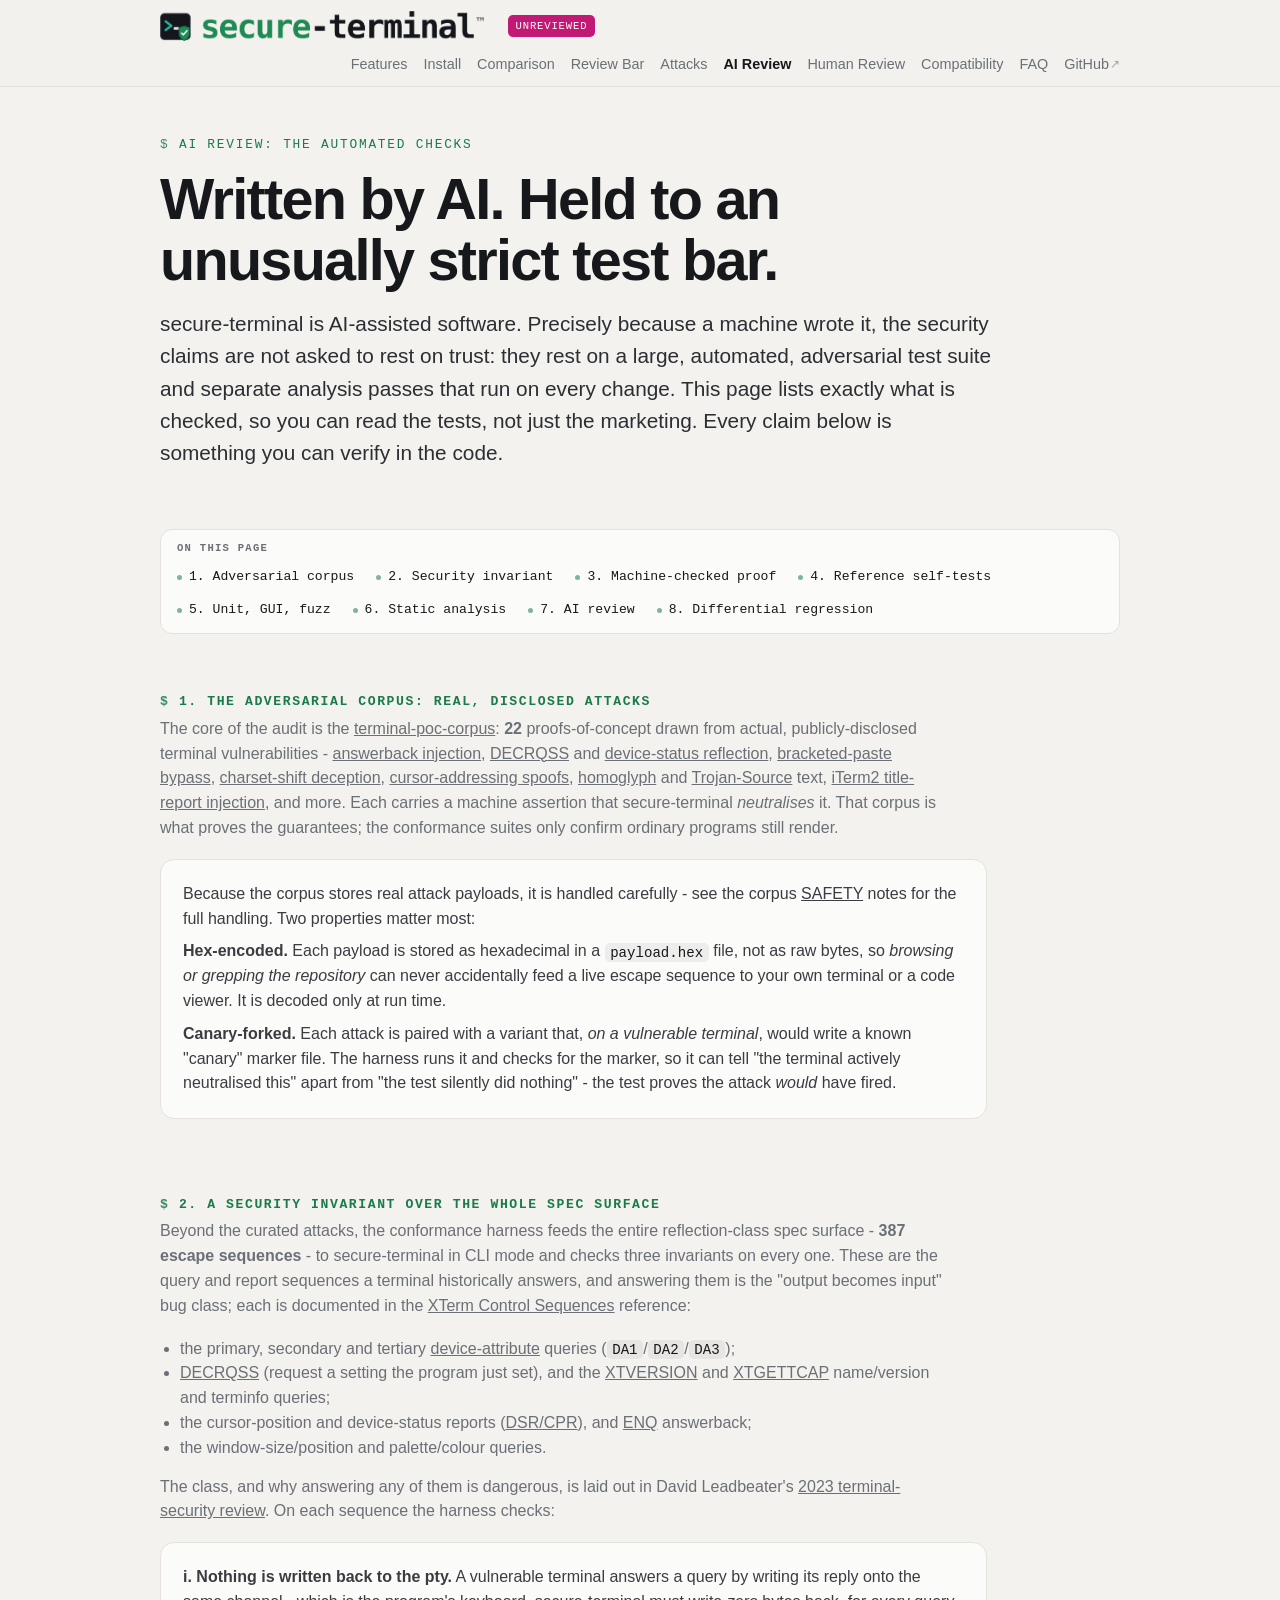
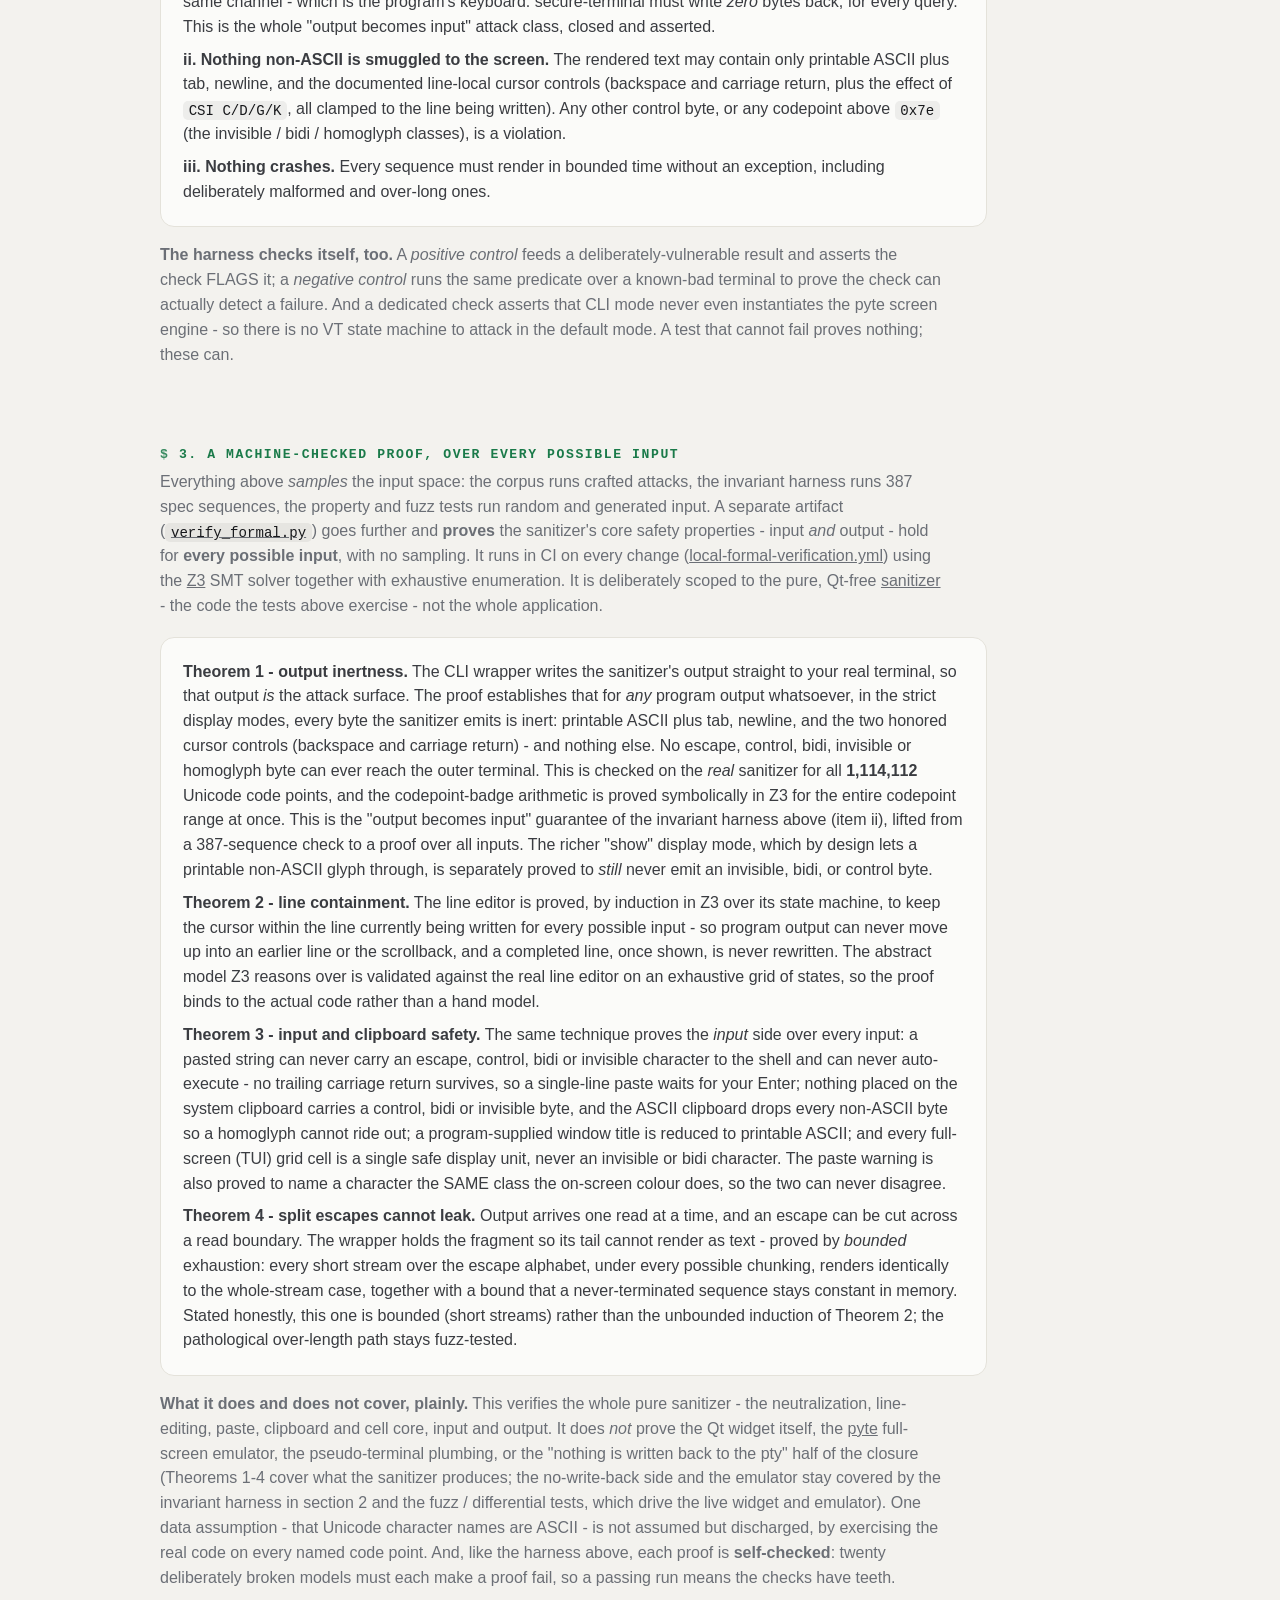
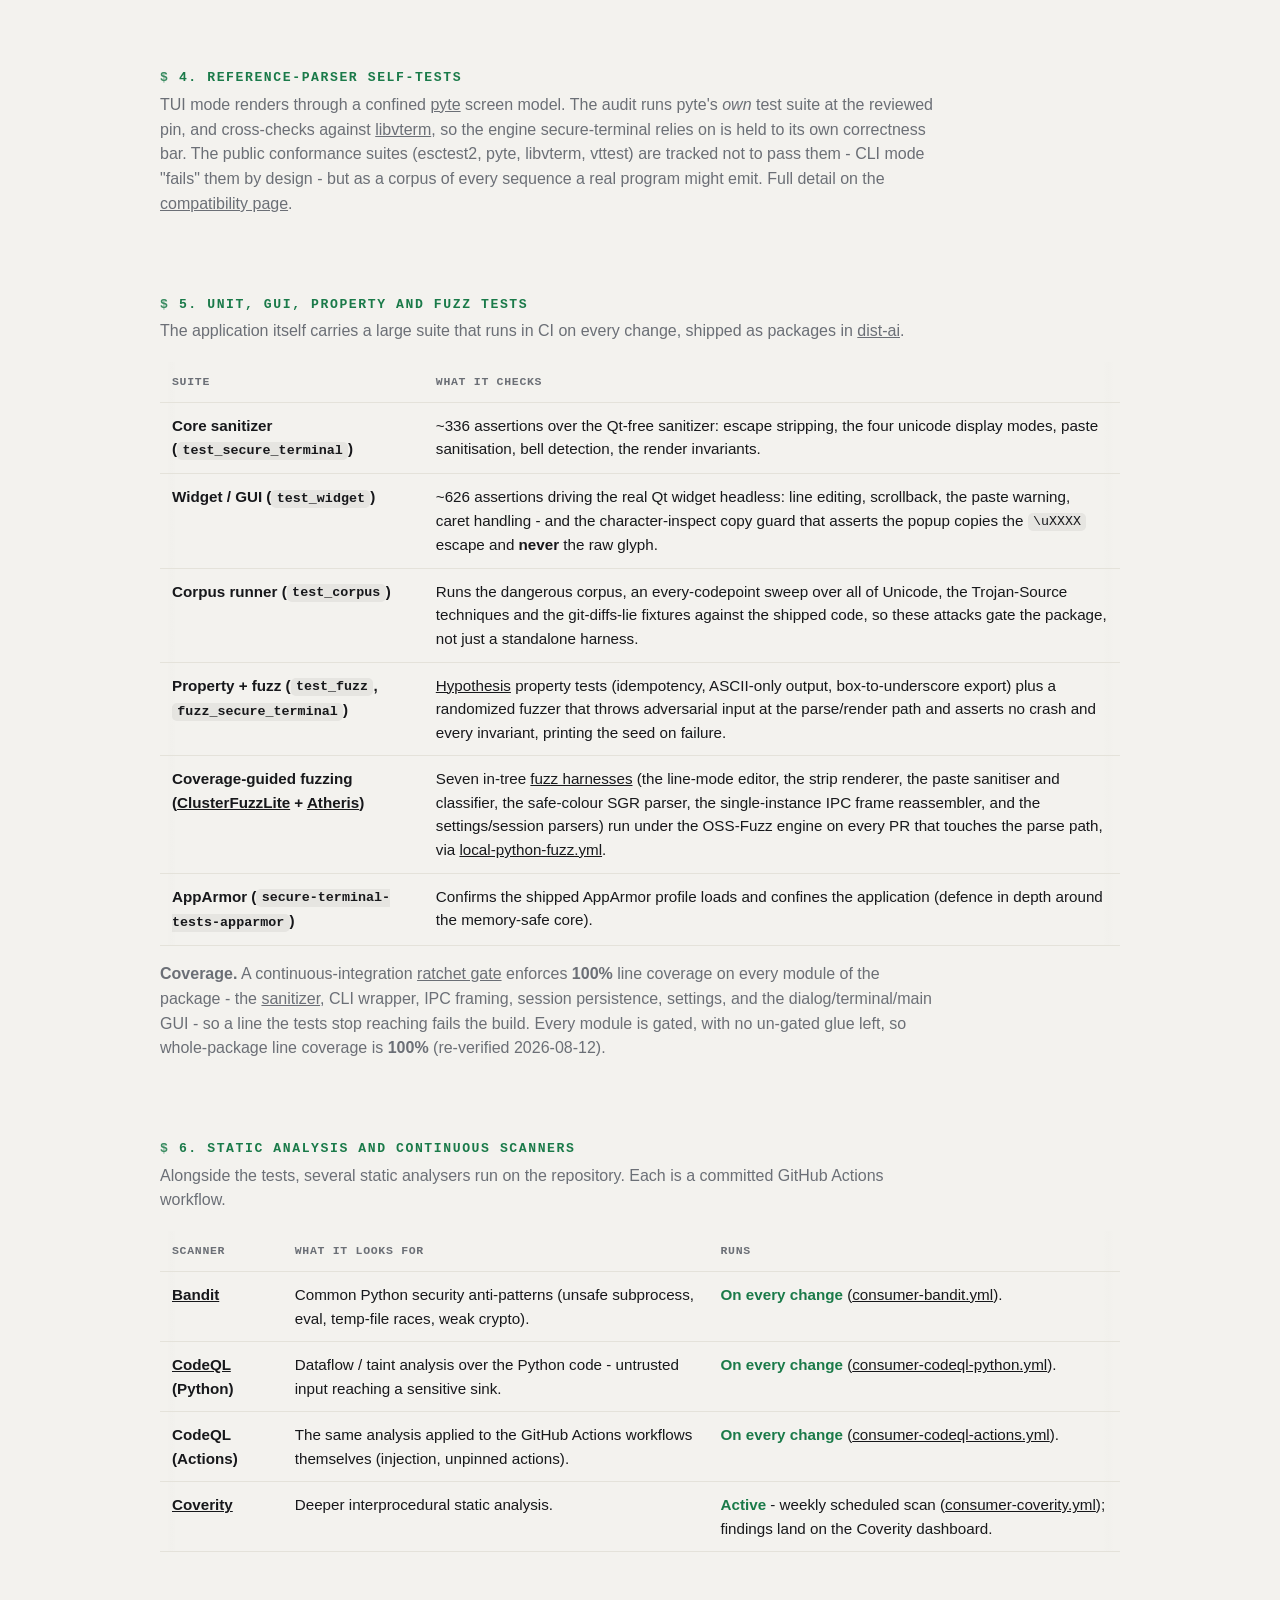
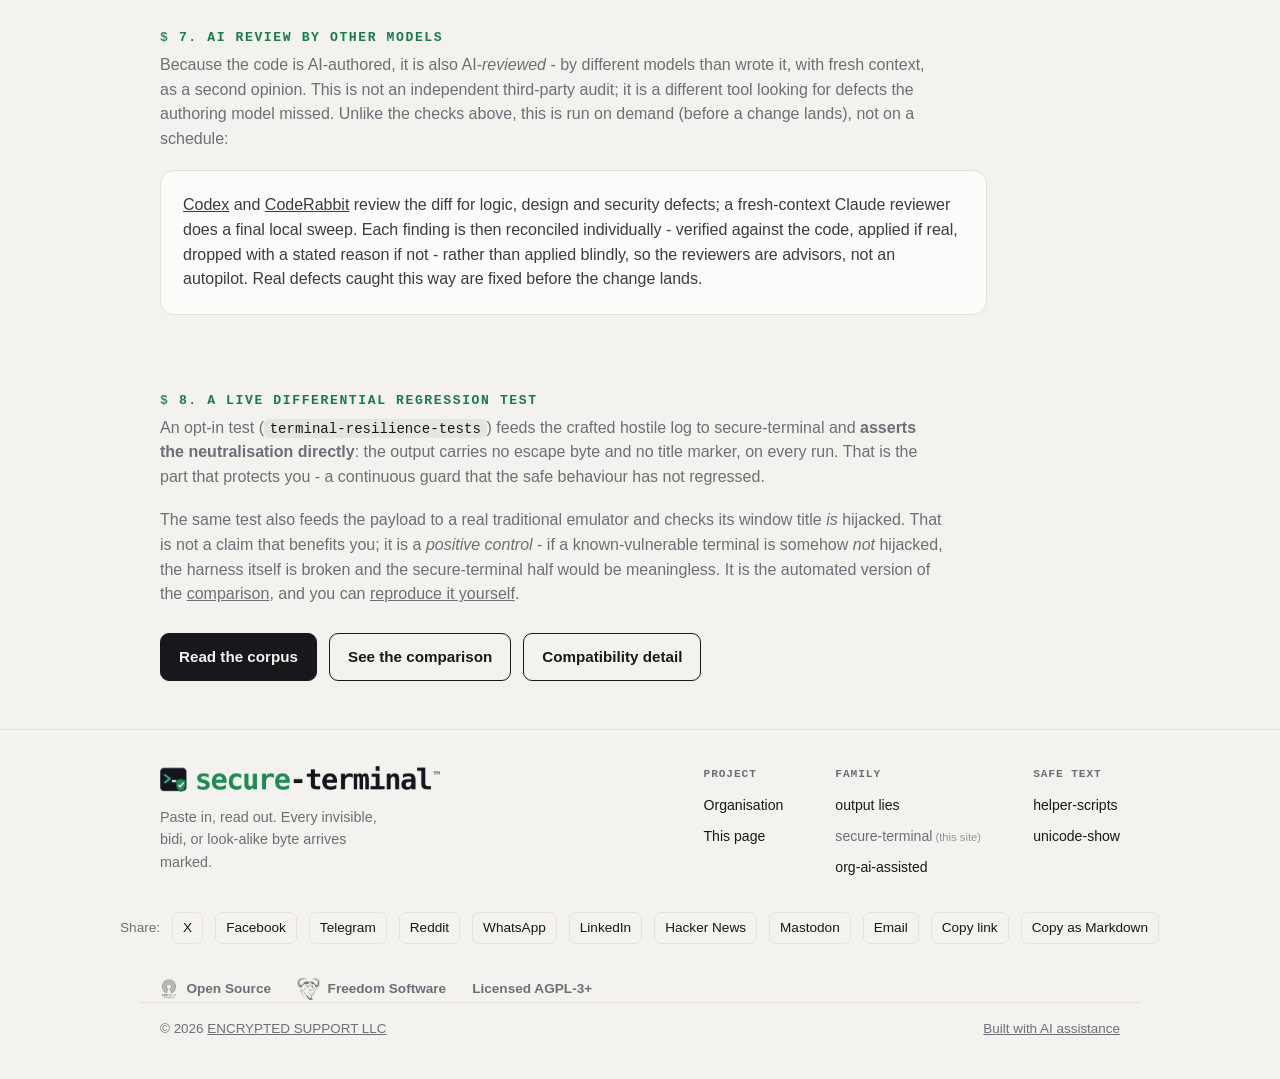
==== ai-review/index.html @ 05fd5efd "Add a dedicated review-bar page - document what the review bar shows (per-class breakdown, structure" ====
<!DOCTYPE html>
<html lang="en">
<!--
  secure-terminal: AI Review / automated checks. AI-Assisted.
  Source: https://github.com/secure-terminal/secure-terminal.github.io
-->
<meta charset="utf-8">
<meta http-equiv="Content-Security-Policy" content="default-src 'none'; script-src 'self'; style-src 'self' 'unsafe-inline'; img-src 'self' data:; base-uri 'none'; form-action 'none'">
<meta name="viewport" content="width=device-width, initial-scale=1">
<meta name="ai-disclosure" content="ai-assisted">
<title>secure-terminal AI Review: the automated checks</title>
<meta name="description" content="Every automated security check behind secure-terminal: an adversarial corpus of 21 disclosed terminal attacks, a spec-surface invariant over hundreds of escape sequences, unit and GUI tests, property tests and fuzzing, an AppArmor confinement test, a real-emulator resilience test, and website consistency guards. AI-authored, continuously run.">
<link rel="canonical" href="https://secure-terminal.github.io/ai-review/">
<meta name="robots" content="index, follow">
<meta property="og:type" content="website">
<meta property="og:site_name" content="secure-terminal">
<meta property="og:title" content="secure-terminal AI Review: the automated checks">
<meta property="og:description" content="The automated checks behind secure-terminal: an adversarial corpus, a spec-surface invariant, unit + GUI tests, fuzzing, AppArmor, a real-emulator resilience test, and site guards. AI-authored, continuously run.">
<meta property="og:url" content="https://secure-terminal.github.io/ai-review/">
<meta property="og:image" content="https://secure-terminal.github.io/og.png">
<meta property="og:image:width" content="1200">
<meta property="og:image:height" content="630">
<meta property="og:image:alt" content="secure-terminal AI Review">
<meta name="twitter:card" content="summary_large_image">
<meta name="twitter:title" content="secure-terminal AI Review: the automated checks">
<meta name="twitter:image" content="https://secure-terminal.github.io/og.png">
<meta name="theme-color" content="#f3f2ee">
<link rel="icon" href="/favicon.svg" type="image/svg+xml">
<link rel="stylesheet" href="/style.css?v=4">

<header class="nav">
  <div class="wrap">
    <a class="brand" href="/"><img class="brandmark" src="/logo-wide.webp" width="729" height="70" alt="secure-terminal"></a>
    <a class="status" href="/human-review/" title="This site is AI-generated and pending human review">unreviewed</a>
    <input type="checkbox" class="navtoggle" id="navtoggle" aria-label="Toggle navigation menu">
    <label class="menubtn" for="navtoggle">Menu</label>
    <nav>
      <a href="/#features">Features</a>
      <a href="/#install">Install</a>
      <a href="/comparison/">Comparison</a>
      <a href="/review/">Review Bar</a>
      <a href="/attacks/">Attacks</a>
      <a href="/ai-review/" class="active">AI Review</a>
      <a href="/human-review/">Human Review</a>
      <a href="/compatibility/">Compatibility</a>
      <a href="/#faq">FAQ</a>
      <a href="https://github.com/secure-terminal/secure-terminal">GitHub</a>
    </nav>
    <label class="navscrim" for="navtoggle" aria-hidden="true"></label>
  </div>
</header>

<main>
<section class="hero"><div class="wrap">
  <p class="kicker">AI REVIEW: THE AUTOMATED CHECKS</p>
  <h1>Written by AI. Held to an unusually strict test bar.</h1>
  <p class="lede">secure-terminal is AI-assisted software. Precisely because a machine wrote it, the
    security claims are not asked to rest on trust: they rest on a large, automated, adversarial
    test suite and separate analysis passes that run on every change. This page lists exactly what is
    checked, so you can read the tests, not just the marketing. Every claim below is something you
    can verify in the code.</p>
</div></section>

<div class="wrap"><nav class="toc" aria-label="On this page">
  <p class="toch">On this page</p>
  <ul>
    <li><a href="#corpus">1. Adversarial corpus</a></li>
    <li><a href="#invariant">2. Security invariant</a></li>
    <li><a href="#formal">3. Machine-checked proof</a></li>
    <li><a href="#reference">4. Reference self-tests</a></li>
    <li><a href="#unit">5. Unit, GUI, fuzz</a></li>
    <li><a href="#scanners">6. Static analysis</a></li>
    <li><a href="#review">7. AI review</a></li>
    <li><a href="#resilience">8. Differential regression</a></li>
  </ul>
</nav></div>

<section class="cat" id="corpus"><div class="wrap">
  <h2 class="catname"><a class="h-anchor" href="#corpus">1. The adversarial corpus: real, disclosed attacks</a></h2>
  <p class="catdesc">The core of the audit is the
    <a href="https://github.com/secure-terminal/terminal-poc-corpus" rel="noopener">terminal-poc-corpus</a>:
    <b>22</b> proofs-of-concept drawn from actual, publicly-disclosed terminal vulnerabilities -
    <a href="https://github.com/secure-terminal/terminal-poc-corpus/tree/master/poc/answerback-injection" rel="noopener">answerback injection</a>,
    <a href="https://github.com/secure-terminal/terminal-poc-corpus/tree/master/poc/decrqss-reflection-2023" rel="noopener">DECRQSS</a> and
    <a href="https://github.com/secure-terminal/terminal-poc-corpus/tree/master/poc/device-status-reflection-rxvt-2021" rel="noopener">device-status reflection</a>,
    <a href="https://github.com/secure-terminal/terminal-poc-corpus/tree/master/poc/bracketed-paste-bypass-2021" rel="noopener">bracketed-paste bypass</a>,
    <a href="https://github.com/secure-terminal/terminal-poc-corpus/tree/master/poc/charset-shift-deception" rel="noopener">charset-shift deception</a>,
    <a href="https://github.com/secure-terminal/terminal-poc-corpus/tree/master/poc/cursor-addressing-spoof" rel="noopener">cursor-addressing spoofs</a>,
    <a href="https://github.com/secure-terminal/terminal-poc-corpus/tree/master/poc/homoglyph-2021" rel="noopener">homoglyph</a> and
    <a href="https://trojansource.codes/" rel="noopener">Trojan-Source</a> text,
    <a href="https://github.com/secure-terminal/terminal-poc-corpus/tree/master/poc/iterm2-title-report-tmux-2024" rel="noopener">iTerm2 title-report injection</a>,
    and more. Each carries a machine assertion that secure-terminal <em>neutralises</em>
    it. That corpus is what proves the guarantees; the conformance suites only confirm ordinary
    programs still render.</p>
  <div class="issue">
    <p>Because the corpus stores real attack payloads, it is handled carefully - see the corpus
      <a href="https://github.com/secure-terminal/terminal-poc-corpus/blob/master/SAFETY.md" rel="noopener">SAFETY</a>
      notes for the full handling. Two properties matter most:</p>
    <p><b>Hex-encoded.</b> Each payload is stored as hexadecimal in a <code>payload.hex</code> file,
      not as raw bytes, so <em>browsing or grepping the repository</em> can never accidentally feed a
      live escape sequence to your own terminal or a code viewer. It is decoded only at run time.</p>
    <p><b>Canary-forked.</b> Each attack is paired with a variant that, <em>on a vulnerable
      terminal</em>, would write a known "canary" marker file. The harness runs it and checks for
      the marker, so it can tell "the terminal actively neutralised this" apart from "the test
      silently did nothing" - the test proves the attack <em>would</em> have fired.</p>
  </div>
</div></section>

<section class="cat" id="invariant"><div class="wrap">
  <h2 class="catname"><a class="h-anchor" href="#invariant">2. A security invariant over the whole spec surface</a></h2>
  <p class="catdesc">Beyond the curated attacks, the conformance harness feeds the entire
    reflection-class spec surface - <b>387 escape sequences</b> - to secure-terminal in CLI mode and
    checks three invariants on every one. These are the query and report sequences a terminal
    historically answers, and answering them is the "output becomes input" bug class; each is
    documented in the
    <a href="https://invisible-island.net/xterm/ctlseqs/ctlseqs.html" rel="noopener">XTerm Control Sequences</a>
    reference:</p>
  <ul class="catdesc" style="margin:0 0 14px 0; padding-left:20px">
    <li>the primary, secondary and tertiary
      <a href="https://vt100.net/docs/vt510-rm/DA1.html" rel="noopener">device-attribute</a> queries
      (<code>DA1</code>/<code>DA2</code>/<code>DA3</code>);</li>
    <li><a href="https://vt100.net/docs/vt510-rm/DECRQSS.html" rel="noopener">DECRQSS</a> (request a
      setting the program just set), and the
      <a href="https://invisible-island.net/xterm/ctlseqs/ctlseqs.html" rel="noopener">XTVERSION</a>
      and <a href="https://invisible-island.net/xterm/ctlseqs/ctlseqs.html" rel="noopener">XTGETTCAP</a>
      name/version and terminfo queries;</li>
    <li>the cursor-position and device-status reports
      (<a href="https://en.wikipedia.org/wiki/ANSI_escape_code#CSI_(Control_Sequence_Introducer)_sequences" rel="noopener">DSR/CPR</a>),
      and <a href="https://en.wikipedia.org/wiki/Enquiry_character" rel="noopener">ENQ</a> answerback;</li>
    <li>the window-size/position and palette/colour queries.</li>
  </ul>
  <p class="catdesc">The class, and why answering any of them is dangerous, is laid out in David
    Leadbeater's <a href="https://dgl.cx/2023/09/ansi-terminal-security" rel="noopener">2023 terminal-security review</a>.
    On each sequence the harness checks:</p>
  <div class="issue">
    <p><b>i. Nothing is written back to the pty.</b> A vulnerable terminal answers a query by
      writing its reply onto the same channel - which is the program's keyboard. secure-terminal
      must write <em>zero</em> bytes back, for every query. This is the whole "output becomes
      input" attack class, closed and asserted.</p>
    <p><b>ii. Nothing non-ASCII is smuggled to the screen.</b> The rendered text may contain only
      printable ASCII plus tab, newline, and the documented line-local cursor controls
      (backspace and carriage return, plus the effect of <code>CSI C/D/G/K</code>, all clamped to the
      line being written). Any other control byte, or any codepoint above <code>0x7e</code>
      (the invisible / bidi / homoglyph classes), is a violation.</p>
    <p><b>iii. Nothing crashes.</b> Every sequence must render in bounded time without an exception,
      including deliberately malformed and over-long ones.</p>
  </div>
  <p class="catdesc" style="margin-top:12px"><b>The harness checks itself, too.</b> A
    <em>positive control</em> feeds a deliberately-vulnerable result and asserts the check FLAGS it;
    a <em>negative control</em> runs the same predicate over a known-bad terminal to prove the check
    can actually detect a failure. And a dedicated check asserts that CLI mode never even
    instantiates the pyte screen engine - so there is no VT state machine to attack in the default
    mode. A test that cannot fail proves nothing; these can.</p>
</div></section>

<section class="cat" id="formal"><div class="wrap">
  <h2 class="catname"><a class="h-anchor" href="#formal">3. A machine-checked proof, over every possible input</a></h2>
  <p class="catdesc">Everything above <em>samples</em> the input space: the corpus runs crafted attacks,
    the invariant harness runs 387 spec sequences, the property and fuzz tests run random and
    generated input. A separate artifact
    (<a href="https://github.com/org-ai-assisted/dist-ai/blob/master/usr/share/secure-terminal-tests/verify_formal.py" rel="noopener"><code>verify_formal.py</code></a>)
    goes further and <b>proves</b> the sanitizer's core safety properties - input <em>and</em> output -
    hold for <b>every possible input</b>, with no sampling. It runs in CI on every change
    (<a href="https://github.com/secure-terminal/secure-terminal/blob/master/.github/workflows/local-formal-verification.yml" rel="noopener">local-formal-verification.yml</a>)
    using the <a href="https://github.com/Z3Prover/z3" rel="noopener">Z3</a> SMT solver together with
    exhaustive enumeration. It is deliberately scoped to the pure, Qt-free
    <a href="https://github.com/secure-terminal/secure-terminal/blob/master/usr/lib/python3/dist-packages/secure_terminal/sanitize.py" rel="noopener">sanitizer</a>
    - the code the tests above exercise - not the whole application.</p>
  <div class="issue">
    <p><b>Theorem 1 - output inertness.</b> The CLI wrapper writes the sanitizer's output straight to
      your real terminal, so that output <em>is</em> the attack surface. The proof establishes that for
      <em>any</em> program output whatsoever, in the strict display modes, every byte the sanitizer
      emits is inert: printable ASCII plus tab, newline, and the two honored cursor controls
      (backspace and carriage return) - and nothing else. No escape, control, bidi, invisible or
      homoglyph byte can ever reach the outer terminal. This is checked on the <em>real</em> sanitizer
      for all <b>1,114,112</b> Unicode code points, and the codepoint-badge arithmetic is proved
      symbolically in Z3 for the entire codepoint range at once. This is the "output becomes input"
      guarantee of the invariant harness above (item ii), lifted from a 387-sequence check to a proof
      over all inputs. The richer "show" display mode, which by design lets a printable non-ASCII
      glyph through, is separately proved to <em>still</em> never emit an invisible, bidi, or control
      byte.</p>
    <p><b>Theorem 2 - line containment.</b> The line editor is proved, by induction in Z3 over its
      state machine, to keep the cursor within the line currently being written for every possible
      input - so program output can never move up into an earlier line or the scrollback, and a
      completed line, once shown, is never rewritten. The abstract model Z3 reasons over is validated
      against the real line editor on an exhaustive grid of states, so the proof binds to the actual
      code rather than a hand model.</p>
    <p><b>Theorem 3 - input and clipboard safety.</b> The same technique proves the <em>input</em> side
      over every input: a pasted string can never carry an escape, control, bidi or invisible character
      to the shell and can never auto-execute - no trailing carriage return survives, so a single-line
      paste waits for your Enter; nothing placed on the system clipboard carries a control, bidi or
      invisible byte, and the ASCII clipboard drops every non-ASCII byte so a homoglyph cannot ride out;
      a program-supplied window title is reduced to printable ASCII; and every full-screen (TUI) grid
      cell is a single safe display unit, never an invisible or bidi character. The paste warning is
      also proved to name a character the SAME class the on-screen colour does, so the two can never
      disagree.</p>
    <p><b>Theorem 4 - split escapes cannot leak.</b> Output arrives one read at a time, and an escape
      can be cut across a read boundary. The wrapper holds the fragment so its tail cannot render as
      text - proved by <em>bounded</em> exhaustion: every short stream over the escape alphabet, under
      every possible chunking, renders identically to the whole-stream case, together with a bound that
      a never-terminated sequence stays constant in memory. Stated honestly, this one is bounded (short
      streams) rather than the unbounded induction of Theorem 2; the pathological over-length path stays
      fuzz-tested.</p>
  </div>
  <p class="catdesc" style="margin-top:12px"><b>What it does and does not cover, plainly.</b> This
    verifies the whole pure sanitizer - the neutralization, line-editing, paste, clipboard and cell
    core, input and output. It does <em>not</em> prove the Qt widget itself, the
    <a href="https://github.com/selectel/pyte" rel="noopener">pyte</a> full-screen emulator, the
    pseudo-terminal plumbing, or the "nothing is written back to the pty" half of the closure
    (Theorems 1-4 cover what the sanitizer produces; the no-write-back side and the emulator stay
    covered by the invariant harness in section 2 and the fuzz / differential tests, which drive the
    live widget and emulator). One data assumption - that Unicode character names are ASCII - is not
    assumed but discharged, by exercising the real code on every named code point. And, like the
    harness above, each proof is <b>self-checked</b>: twenty deliberately broken models must each make
    a proof fail, so a passing run means the checks have teeth.</p>
</div></section>

<section class="cat" id="reference"><div class="wrap">
  <h2 class="catname"><a class="h-anchor" href="#reference">4. Reference-parser self-tests</a></h2>
  <p class="catdesc">TUI mode renders through a confined
    <a href="https://github.com/selectel/pyte" rel="noopener">pyte</a> screen model. The audit runs
    pyte's <em>own</em> test suite at the reviewed pin, and cross-checks against
    <a href="https://github.com/neovim/libvterm" rel="noopener">libvterm</a>, so the engine
    secure-terminal relies on is held to its own correctness bar. The public conformance suites
    (esctest2, pyte, libvterm, vttest) are tracked not to pass them - CLI mode "fails" them by
    design - but as a corpus of every sequence a real program might emit. Full detail on the
    <a href="/compatibility/#conformance">compatibility page</a>.</p>
</div></section>

<section class="cat" id="unit"><div class="wrap">
  <h2 class="catname"><a class="h-anchor" href="#unit">5. Unit, GUI, property and fuzz tests</a></h2>
  <p class="catdesc">The application itself carries a large suite that runs in CI on every change,
    shipped as packages in <a href="https://github.com/org-ai-assisted/dist-ai" rel="noopener">dist-ai</a>.</p>
  <div class="cmp-wrap">
  <table class="cmp">
    <thead><tr><th>Suite</th><th>What it checks</th></tr></thead>
    <tbody>
      <tr><td>Core sanitizer (<code>test_secure_terminal</code>)</td><td>~336 assertions over the Qt-free sanitizer: escape stripping, the four unicode display modes, paste sanitisation, bell detection, the render invariants.</td></tr>
      <tr><td>Widget / GUI (<code>test_widget</code>)</td><td>~626 assertions driving the real Qt widget headless: line editing, scrollback, the paste warning, caret handling - and the character-inspect copy guard that asserts the popup copies the <code>\uXXXX</code> escape and <b>never</b> the raw glyph.</td></tr>
      <tr><td>Corpus runner (<code>test_corpus</code>)</td><td>Runs the dangerous corpus, an every-codepoint sweep over all of Unicode, the Trojan-Source techniques and the git-diffs-lie fixtures against the shipped code, so these attacks gate the package, not just a standalone harness.</td></tr>
      <tr><td>Property + fuzz (<code>test_fuzz</code>, <code>fuzz_secure_terminal</code>)</td><td><a href="https://hypothesis.readthedocs.io/" rel="noopener">Hypothesis</a> property tests (idempotency, ASCII-only output, box-to-underscore export) plus a randomized fuzzer that throws adversarial input at the parse/render path and asserts no crash and every invariant, printing the seed on failure.</td></tr>
      <tr><td>Coverage-guided fuzzing (<a href="https://google.github.io/clusterfuzzlite/" rel="noopener">ClusterFuzzLite</a> + <a href="https://github.com/google/atheris" rel="noopener">Atheris</a>)</td><td>Seven in-tree <a href="https://github.com/secure-terminal/secure-terminal/tree/master/fuzz" rel="noopener">fuzz harnesses</a> (the line-mode editor, the strip renderer, the paste sanitiser and classifier, the safe-colour SGR parser, the single-instance IPC frame reassembler, and the settings/session parsers) run under the OSS-Fuzz engine on every PR that touches the parse path, via <a href="https://github.com/secure-terminal/secure-terminal/blob/master/.github/workflows/local-python-fuzz.yml" rel="noopener">local-python-fuzz.yml</a>.</td></tr>
      <tr><td>AppArmor (<code>secure-terminal-tests-apparmor</code>)</td><td>Confirms the shipped AppArmor profile loads and confines the application (defence in depth around the memory-safe core).</td></tr>
    </tbody>
  </table>
  </div>
  <p class="catdesc" style="margin-top:12px"><b>Coverage.</b> A continuous-integration
    <a href="https://github.com/org-ai-assisted/dist-ai/blob/master/usr/bin/secure-terminal-tests-coverage" rel="noopener">ratchet gate</a>
    enforces <b>100%</b> line coverage on every module of the package - the
    <a href="https://github.com/secure-terminal/secure-terminal/blob/master/usr/lib/python3/dist-packages/secure_terminal/sanitize.py" rel="noopener">sanitizer</a>,
    CLI wrapper, IPC framing, session persistence, settings, and the
    dialog/terminal/main GUI - so a line the tests stop reaching fails the build. Every module is
    gated, with no un-gated glue left, so whole-package line coverage is <b>100%</b>
    (re-verified 2026-08-12).</p>
</div></section>

<section class="cat" id="scanners"><div class="wrap">
  <h2 class="catname"><a class="h-anchor" href="#scanners">6. Static analysis and continuous scanners</a></h2>
  <p class="catdesc">Alongside the tests, several static analysers run on the repository. Each is a
    committed GitHub Actions workflow.</p>
  <div class="cmp-wrap">
  <table class="cmp">
    <thead><tr><th>Scanner</th><th>What it looks for</th><th>Runs</th></tr></thead>
    <tbody>
      <tr><td><a href="https://bandit.readthedocs.io/" rel="noopener">Bandit</a></td><td>Common Python security anti-patterns (unsafe subprocess, eval, temp-file races, weak crypto).</td><td><span class="yes">On every change</span> (<a href="https://github.com/secure-terminal/secure-terminal/blob/master/.github/workflows/consumer-bandit.yml" rel="noopener">consumer-bandit.yml</a>).</td></tr>
      <tr><td><a href="https://codeql.github.com/" rel="noopener">CodeQL</a> (Python)</td><td>Dataflow / taint analysis over the Python code - untrusted input reaching a sensitive sink.</td><td><span class="yes">On every change</span> (<a href="https://github.com/secure-terminal/secure-terminal/blob/master/.github/workflows/consumer-codeql-python.yml" rel="noopener">consumer-codeql-python.yml</a>).</td></tr>
      <tr><td>CodeQL (Actions)</td><td>The same analysis applied to the GitHub Actions workflows themselves (injection, unpinned actions).</td><td><span class="yes">On every change</span> (<a href="https://github.com/secure-terminal/secure-terminal/blob/master/.github/workflows/consumer-codeql-actions.yml" rel="noopener">consumer-codeql-actions.yml</a>).</td></tr>
      <tr><td><a href="https://scan.coverity.com/" rel="noopener">Coverity</a></td><td>Deeper interprocedural static analysis.</td><td><span class="yes">Active</span> - weekly scheduled scan (<a href="https://github.com/secure-terminal/secure-terminal/blob/master/.github/workflows/consumer-coverity.yml" rel="noopener">consumer-coverity.yml</a>); findings land on the Coverity dashboard.</td></tr>
    </tbody>
  </table>
  </div>
</div></section>

<section class="cat" id="review"><div class="wrap">
  <h2 class="catname"><a class="h-anchor" href="#review">7. AI review by other models</a></h2>
  <p class="catdesc">Because the code is AI-authored, it is also AI-<em>reviewed</em> - by different
    models than wrote it, with fresh context, as a second opinion. This is not an
    independent third-party audit; it is a different tool looking for defects the
    authoring model missed. Unlike the checks
    above, this is run on demand (before a change lands), not on a schedule:</p>
  <div class="issue">
    <p><a href="https://github.com/openai/codex" rel="noopener">Codex</a> and
      <a href="https://www.coderabbit.ai/" rel="noopener">CodeRabbit</a> review the diff for logic,
      design and security defects; a fresh-context Claude reviewer does a final local sweep. Each
      finding is then reconciled individually - verified against the code, applied if real, dropped
      with a stated reason if not - rather than applied blindly, so the reviewers are advisors, not
      an autopilot. Real defects caught this way are fixed before the change lands.</p>
  </div>
</div></section>

<section class="cat" id="resilience"><div class="wrap">
  <h2 class="catname"><a class="h-anchor" href="#resilience">8. A live differential regression test</a></h2>
  <p class="catdesc">An opt-in test (<code>terminal-resilience-tests</code>) feeds the crafted hostile
    log to secure-terminal and <b>asserts the neutralisation directly</b>: the output carries no
    escape byte and no title marker, on every run. That is the part that protects you - a
    continuous guard that the safe behaviour has not regressed.</p>
  <p class="catdesc" style="margin-top:10px">The same test also feeds the payload to a real
    traditional emulator and checks its window title <em>is</em> hijacked. That is not a claim that
    benefits you; it is a <em>positive control</em> - if a known-vulnerable terminal is somehow
    <em>not</em> hijacked, the harness itself is broken and the secure-terminal half would be
    meaningless. It is the automated version of the <a href="/comparison/">comparison</a>, and you
    can <a href="https://github.com/secure-terminal/terminal-poc-corpus/tree/master/comparison" rel="noopener">reproduce it yourself</a>.</p>
  <div class="cta">
    <a class="btn primary" href="https://github.com/secure-terminal/terminal-poc-corpus">Read the corpus</a>
    <a class="btn ghost" href="/comparison/">See the comparison</a>
    <a class="btn ghost" href="/compatibility/">Compatibility detail</a>
  </div>
</div></section>
</main>
<footer>
  <div class="ftop">
    <div class="fbrand">
      <span class="ftag"><img src="/logo-wide.webp" width="729" height="70" alt="secure-terminal" style="height:26px;width:auto"></span>
      <p>Paste in, read out. Every invisible, bidi, or look-alike byte arrives marked.</p>
    </div>
    <nav class="fcols">
      <div class="fcol">
        <h3>Project</h3>
        <a href="https://github.com/secure-terminal">Organisation</a>
        <a href="https://github.com/secure-terminal/secure-terminal.github.io">This page</a>
      </div>
      <div class="fcol">
        <h3>Family</h3>
        <a href="https://output-lies.github.io">output lies</a>
        <a class="self" href="https://secure-terminal.github.io" aria-current="page">secure-terminal</a>
        <a href="https://org-ai-assisted.github.io">org-ai-assisted</a>
      </div>
      <div class="fcol">
        <h3>Safe text</h3>
        <a href="https://github.com/Kicksecure/helper-scripts">helper-scripts</a>
        <a href="https://www.kicksecure.com/wiki/Unicode-show">unicode-show</a>
      </div>
    </nav>
  </div>
  <div class="fshare">
    <span class="fshare-l">Share:</span>
    <noscript><style>.fshare a.sh,.fshare button.sh{display:none}</style><span class="sh-msg" style="color:var(--muted)">Sharing needs JavaScript, which is off - copy this page's address from your browser to share it.</span></noscript>
    <a class="sh" data-net="x" rel="nofollow noopener">X</a>
    <a class="sh" data-net="facebook" rel="nofollow noopener">Facebook</a>
    <a class="sh" data-net="telegram" rel="nofollow noopener">Telegram</a>
    <a class="sh" data-net="reddit" rel="nofollow noopener">Reddit</a>
    <a class="sh" data-net="whatsapp" rel="nofollow noopener">WhatsApp</a>
    <a class="sh" data-net="linkedin" rel="nofollow noopener">LinkedIn</a>
    <a class="sh" data-net="hn" rel="nofollow noopener">Hacker News</a>
    <a class="sh" data-net="mastodon" href="#" rel="nofollow noopener">Mastodon</a>
    <a class="sh" data-net="email">Email</a>
    <button class="sh" data-net="copy" type="button">Copy link</button>
    <button class="sh" data-net="md" type="button">Copy as Markdown</button>
    <span class="sh-msg" aria-live="polite"></span>
  </div>
  <script src="/share.js"></script>
  <div class="ffree">
    <a class="freebadge" href="https://opensource.org/" rel="noopener" title="Open Source Initiative"><img src="/osi-logo.webp" width="27" height="32" alt="Open Source Initiative"><span>Open Source</span></a>
    <a class="freebadge" href="https://www.gnu.org/" rel="noopener" title="GNU / Free Software"><img src="/gnu-logo.webp" width="33" height="32" alt="GNU"><span>Freedom Software</span></a>
    <a class="freebadge" href="https://github.com/secure-terminal/secure-terminal.github.io/blob/master/LICENSE" rel="license">Licensed AGPL-3+</a>
  </div>
  <div class="fbot">
    <span class="fcopy">&copy; 2026 <a href="https://www.encrypted-support.com">ENCRYPTED SUPPORT LLC</a></span>
    <span class="fcopy sp"><a href="https://org-ai-assisted.github.io">Built with AI assistance</a></span>
  </div>
</footer>
---- style.css ----
:root{
    --bg:#f3f2ee; --card:#fbfbf9; --ink:#17181b; --muted:#6b6f76; --line:#e4e2da;
    --accent:#1a7a49; --danger:#c62828; --safe:#1a7a49;
    --tbg:#14161b; --tfg:#cfd3da;
    --mono:ui-monospace,"SF Mono","Cascadia Code",Menlo,Consolas,monospace;
    --sans:-apple-system,BlinkMacSystemFont,"Segoe UI",Roboto,Helvetica,Arial,sans-serif;
  }
  *{box-sizing:border-box}
  html{scroll-behavior:smooth;scroll-padding-top:70px}
  body{margin:0;background:var(--bg);color:var(--ink);font-family:var(--sans);line-height:1.55;-webkit-font-smoothing:antialiased}
  a{color:inherit}
  :focus-visible{outline:2px solid var(--accent);outline-offset:2px;border-radius:3px}
  /* SIGNATURE: shell-prompt eyebrow -- the section labels read as terminal prompts */
  .kicker::before,.catname::before{content:"$ ";color:var(--accent);opacity:.85}
  code{font-family:var(--mono);font-size:.88em;color:var(--ink);background:rgba(23,24,27,.06);padding:.11em .4em;border-radius:5px;unicode-bidi:isolate}
  .wrap{max-width:1000px;margin:0 auto;padding:0 20px}

  header.nav{position:sticky;top:0;z-index:10;background:rgba(243,242,238,.93);backdrop-filter:blur(8px);border-bottom:1px solid var(--line)}
  .nav > .wrap{display:flex;align-items:center;gap:12px;min-height:56px;position:relative}
  .brand{font-family:var(--mono);font-weight:700;letter-spacing:-.02em;text-decoration:none;display:inline-flex;align-items:center;gap:9px;white-space:nowrap;font-size:1.02rem;flex:0 0 auto}
  .brand .logo{width:1.4em;height:1.4em;flex:0 0 auto}
  .brand .brandmark{height:30px;width:auto;max-width:100%;display:block}
  /* narrow phones: the wordmark at 30px is ~324px wide and would overflow a
     320-375px viewport, so shrink it there (the sibling sites do the same) */
  /* the wordmark is very wide (~10.8:1); on a phone it must be small enough to
     fit undistorted beside the status pill + toggle, so scale it down here. */
  @media(max-width:640px){ .brand .brandmark{height:16px} }
  /* only on the very narrowest screens is there no room for the pill too
     (higher specificity than the base .nav .status so source order is moot) */
  @media(max-width:340px){ .nav > .wrap > .status{display:none} }
  .brand b{color:var(--accent)}
  .brand .tm{font-size:.72em;color:var(--muted);margin-left:.14em;font-weight:600;align-self:flex-start;line-height:1}
  /* Auto margin after the badge keeps brand+badge clustered left; when the
     9-item nav wraps to its own row it sits LEFT-aligned under them, not shoved
     to the right edge (the odd empty indent it had). */
  .nav .status{margin-left:12px;display:inline-block;font-family:var(--mono);font-size:.66rem;letter-spacing:.08em;text-transform:uppercase;color:#fff;background:#c21a74;border-radius:5px;padding:3px 8px;white-space:nowrap;text-decoration:none;cursor:pointer;transition:filter .15s,box-shadow .15s}
  .nav a.status:hover{filter:brightness(1.12);box-shadow:0 1px 5px rgba(0,0,0,.28);text-decoration:none}
  .nav a.status:focus-visible{outline:2px solid #fff;outline-offset:2px}
  .nav .navtoggle{position:absolute;opacity:0;width:0;height:0;pointer-events:none}
  .nav .menubtn{margin-left:auto;display:inline-block;cursor:pointer;user-select:none;font-size:0;
    color:var(--ink);border:1px solid var(--line);border-radius:8px;padding:9px 10px}
  .nav .menubtn::before{content:"";display:inline-block;width:15px;height:11px;
    background:linear-gradient(currentColor 0 2px,transparent 2px 4.5px,currentColor 4.5px 6.5px,transparent 6.5px 9px,currentColor 9px 11px)}
  .nav .navtoggle:focus-visible + .menubtn{outline:2px solid var(--accent);outline-offset:2px}
  .nav nav a{font-size:.9rem;color:var(--muted);text-decoration:none;white-space:nowrap}
  .nav nav a:hover{color:var(--ink)}
  /* mark an off-site nav link (GitHub) with a small external-link arrow (decorative; the
     link text is the accessible name) */
  .nav nav a[href^="http"]::after{content:"\2197";font-size:.82em;opacity:.6;margin-left:1px;vertical-align:.05em}
  .nav nav a[href^="http"]:hover::after{opacity:.95}
  .nav nav a.active{color:var(--ink);font-weight:650}
  .nav nav{display:none}
  .nav .navtoggle:checked ~ nav{position:absolute;left:0;right:0;top:100%;display:flex;flex-direction:column;
    align-items:stretch;gap:0;background:var(--bg);z-index:2;border-bottom:1px solid var(--line);
    padding:2px 20px 10px;box-shadow:0 12px 26px rgba(0,0,0,.10)}
  .nav .navtoggle:checked ~ nav a{padding:11px 2px;border-top:1px solid var(--line);font-size:1rem;white-space:normal;color:var(--ink)}
  .nav .navscrim{display:none}
  .nav .navtoggle:checked ~ .navscrim{display:block;position:fixed;inset:0;z-index:1}
  @media(min-width:1000px){
    .nav .menubtn{display:none}
    /* the 10-item nav is wider than the 1000px content column, so it wraps to a
       second row. Give both rows real vertical breathing room (row-gap + padding)
       so the header reads as an airy two-tier bar, not a cramped stack. */
    .nav > .wrap{flex-wrap:wrap;row-gap:12px;padding-top:11px;padding-bottom:11px}
    .nav nav{display:flex;gap:16px;align-items:center;position:static;margin-left:auto}
  }

  .notice{background:#eef7f1;border-bottom:1px solid #cfe6da;color:#274b39}
  .notice .wrap{padding:11px 20px;font-size:.92rem}
  .notice b{color:var(--accent)}

  .hero{padding:clamp(28px,7vw,48px) 0 clamp(22px,5vw,40px)}
  .kicker{font-family:var(--mono);font-size:.8rem;letter-spacing:.14em;text-transform:uppercase;color:var(--accent);margin:0 0 14px}
  .hero h1{font-size:clamp(2rem,6vw,3.6rem);line-height:1.05;letter-spacing:-.03em;margin:0 0 18px;font-weight:800;text-wrap:balance}
  .hero h1 .u{text-decoration:underline;text-decoration-color:var(--accent);text-underline-offset:6px}
  .hero p.sub,.hero p.lede{font-size:clamp(1.05rem,2.4vw,1.3rem);color:#2c2e33;margin:0}
  .hero p.sub{max-width:60ch}
  .hero p.lede{max-width:72ch}
  .cta{display:flex;gap:12px;flex-wrap:wrap;margin-top:26px}
  .btn{display:inline-block;padding:11px 18px;border-radius:9px;font-weight:650;text-decoration:none;font-size:.95rem;border:1px solid var(--ink)}
  .btn.primary{background:var(--ink);color:var(--bg)}
  .btn.ghost{background:transparent;color:var(--ink)}

  .whatis{background:var(--card);border-top:1px solid var(--line);border-bottom:1px solid var(--line)}
  .whatis .wrap{padding:22px 20px}
  .whatis p{margin:0;max-width:72ch;color:#33353a;font-size:1.02rem}
  .whatis b{color:var(--accent)}

  section.cat{padding:clamp(26px,6vw,52px) 0 8px}
  .catname{font-size:.82rem;font-family:var(--mono);letter-spacing:.12em;text-transform:uppercase;color:var(--accent);margin:0 0 4px}
  .catdesc{margin:0 0 18px;color:var(--muted);max-width:88ch}
  /* comparison intro: compact so the switcher + matrix are the focus near the top.
     .lede here is outside .hero, so it needs its own reading-measure + spacing. */
  #compare{padding-top:26px}
  #compare .catname{margin:0 0 8px}
  #compare .lede{max-width:72ch;margin:0 0 12px;color:#2c2e33;font-size:1.05rem;line-height:1.5}
  .issue{background:var(--card);border:1px solid var(--line);border-radius:14px;padding:22px;margin:16px 0}
  .issue h3{margin:0 0 8px;font-size:1.2rem;letter-spacing:-.01em}
  .issue p{margin:0 0 8px;color:#3a3c41;max-width:88ch}
  .issue p:last-child{margin-bottom:0}
  /* A prose issue card hugs the reading measure (like .cmp-wrap) so its border
     does not trail empty space to the right of the text. Cards holding a wide
     table or terminal block stay full-width. Grid (.fg) columns still win. */
  .issue:not(:has(table, .term, .pre)){max-width:calc(88ch + 44px)}
  .modenote{margin-top:10px;padding-top:10px;border-top:1px solid var(--line);color:var(--muted);font-size:.9rem}
  .modenote b{color:var(--ink)}
  .no{color:var(--danger);font-weight:700}
  .yes{color:var(--accent);font-weight:700}
  .tbl{width:100%;border-collapse:collapse;margin:6px 0 0;font-size:.95rem}
  .tbl th,.tbl td{text-align:left;padding:10px 12px;border-bottom:1px solid var(--line)}
  .tbl th{font-family:var(--mono);font-size:.72rem;letter-spacing:.06em;text-transform:uppercase;color:var(--muted)}
  .tbl td code{font-family:var(--mono)}
  .tbl tr:last-child td{border-bottom:0}
  .term{background:var(--tbg);color:var(--tfg);font:.92rem/1.7 var(--mono);padding:16px;border-radius:11px;border:1px solid #23262e;overflow-x:auto;white-space:pre;unicode-bidi:isolate}
  .term .g{color:#9ece6a}.term .r{color:#f7768e}.term .d{color:#7d8593}.term .y{color:#e0af68}
  .fg{display:grid;grid-template-columns:1fr 1fr;gap:14px;margin:16px 0;align-items:start}
  .fg .issue{margin:0}
  @media(max-width:640px){ .fg{grid-template-columns:1fr} }
  .risk{border-left:4px solid #e5a50a;background:#fbf6ec}
  .flag{color:#b9770a;font-weight:700}
  .pre{background:var(--tbg);color:var(--tfg);font:.9rem/1.65 var(--mono);padding:16px;border-radius:11px;border:1px solid #23262e;overflow-x:auto;white-space:pre;unicode-bidi:isolate}
  /* Data tables fill their column (like the comparison matrix): a 3-4 column verdict /
     coverage / fingerprint table reads far better with room than clamped to the 72ch prose
     measure, which forces heavy wrapping. Prose stays capped elsewhere; tables get the width.
     overflow-x:auto + min-width on .cmp keeps them scrollable on narrow screens. */
  .cmp-wrap{overflow-x:auto;margin:16px 0;max-width:none;
    /* self-hiding scroll shadows: a soft shadow appears on whichever edge still
       has table to scroll to, so the hidden third column (secure-terminal) is
       discoverable on narrow screens. Pure CSS, no script. */
    background:
      linear-gradient(to right, var(--bg) 20%, rgba(243,242,238,0)) left center,
      linear-gradient(to left,  var(--bg) 20%, rgba(243,242,238,0)) right center,
      linear-gradient(to right, rgba(0,0,0,.13), rgba(0,0,0,0)) left center,
      linear-gradient(to left,  rgba(0,0,0,.13), rgba(0,0,0,0)) right center;
    background-repeat:no-repeat;
    background-size:36px 100%,36px 100%,16px 100%,16px 100%;
    background-attachment:local,local,scroll,scroll}
  .cmp-hint{display:none}
  @media(max-width:640px){
    .cmp-hint{display:block;margin:8px 2px 0;text-align:right;color:var(--muted);
      font-family:var(--mono);font-size:.72rem;letter-spacing:.02em}
  }
  .cmp{width:100%;border-collapse:collapse;font-size:.95rem;min-width:560px}
  .cmp th,.cmp td{text-align:left;padding:11px 12px;border-bottom:1px solid var(--line);vertical-align:top}
  .cmp thead th{font-family:var(--mono);font-size:.72rem;letter-spacing:.06em;text-transform:uppercase;color:var(--muted)}
  .cmp td:first-child{font-weight:600;color:var(--ink)}
  .cmp .trad{color:#5a5c61}
  @media(max-width:640px){ .cmp{font-size:.86rem} .cmp th,.cmp td{padding:9px 8px} }
  .shotgrid{display:grid;grid-template-columns:repeat(auto-fit,minmax(440px,1fr));gap:20px;margin:8px 0 0}
  @media(max-width:520px){ .shotgrid{grid-template-columns:1fr} }
  .shotsrc{font-size:.82rem;color:var(--muted);margin:14px 0 0;text-align:center}
  .boxlegend{font-size:.9rem;color:var(--ink);margin:16px 0 0;line-height:1.7}
  .boxlegend .sw{display:inline-block;width:.85em;height:.85em;border-radius:3px;vertical-align:-1px;border:1px solid rgba(0,0,0,.2)}
  .pastedemo{margin:16px 0 2px}
  .cmdrow{display:flex;align-items:center;gap:12px;flex-wrap:wrap}
  .pastedemo .cmd{font-family:var(--mono);font-size:1.05rem;padding:9px 15px;background:var(--card);border:1px solid var(--line);border-radius:8px}
  .pd-btn{padding:8px 15px;font-size:.85rem;font-weight:650;cursor:pointer;font-family:inherit}
  .pd-status{color:var(--muted);font-size:.85rem}
  .pd-out{margin:14px 0 0;background:#14161b;color:#e9e9e9;border-radius:11px;padding:15px 16px;overflow-x:auto;white-space:pre-wrap;font-family:var(--mono);font-size:.9rem;line-height:1.7}
  .shot{margin:0;border:1px solid var(--line);border-radius:11px;overflow:hidden;background:var(--card);display:flex;flex-direction:column}
  /* direct child only: this kills the inline-image descender gap on the figure's
     own image link. A descendant selector would also hit links inside the
     figcaption, turning them into zero-height blocks that break the sentence and
     overlap the neighbouring lines. */
  .shot > a{display:block;line-height:0}
  .shot img{display:block;width:100%;height:auto;background:#000}
  /* name-on-top caption: identifies the terminal above its screenshot */
  .shot figcaption.shotname{padding:10px 12px;font-size:.9rem;color:var(--muted);border-bottom:1px solid var(--line);order:-1}
  .shot figcaption.shotname b{color:var(--ink)}
  .shot figcaption{padding:10px 12px;font-size:.9rem;color:var(--muted)}

  /* Homepage hero before/after slider. Two identical-size screenshots of the SAME
     hostile file: a traditional terminal (base image, shown to the right of the
     divider) under secure-terminal Show mode (overlay, shown to the left). No-JS
     baseline: the overlay is a resize:horizontal box with a red divider -- drag its
     corner to wipe. Progressive enhancement (.js) adds a centred grip plus pointer,
     touch and keyboard control; with JS off the resize corner still works. */
  .herocmp{max-width:760px;margin:30px auto 0}
  /* pan-y pinch-zoom: the browser keeps vertical scroll AND native two-finger pinch-zoom;
     single-finger horizontal is routed to the slider JS. */
  .herocmp-stage{position:relative;width:100%;line-height:0;background:#fff;overflow:hidden;touch-action:pan-y pinch-zoom}
  .herocmp-stage img{display:block;width:100%;height:auto;max-width:100%;background:#fff;-webkit-user-drag:none;user-select:none}
  .herocmp-top{position:absolute;top:0;left:0;bottom:0;width:52%;min-width:0;max-width:100%;
    overflow:hidden;resize:horizontal;border-right:3px solid #e5484d;box-sizing:border-box}
  /* inner image pinned to the full stage size so it never squishes as the box narrows;
     max-width:none defeats the global img{max-width:100%}. */
  .herocmp-top img{position:absolute;top:0;left:0;height:100%;width:auto;max-width:none}
  /* Click-to-open: a transparent <a> over each side opens that screenshot full size in a
     new tab (native anchor, so middle / Ctrl / right-click + keyboard keep "open in new
     tab"). The base link covers the whole stage -- its uncovered right half opens the
     traditional shot; the overlay link covers the clipped secure side. JS distinguishes a
     drag (slide) from a click (open); no-JS, the click just opens and the resize corner slides. */
  .herocmp-link{position:absolute;top:0;left:0;right:0;bottom:0;display:block;cursor:zoom-in;-webkit-user-drag:none}
  /* no-JS only: keep the overlay's bottom-right resize corner reachable for the CSS slider */
  .herocmp:not(.js) .herocmp-link-top{bottom:18px}
  /* No-JS: the resize corner is the divider control; the grip button stays hidden. */
  .herocmp-handle{display:none}
  .herocmp.js .herocmp-top{resize:none}
  .herocmp.js .herocmp-handle{display:block;position:absolute;top:0;bottom:0;left:52%;width:40px;
    margin-left:-20px;padding:0;border:0;background:none;cursor:ew-resize;touch-action:none;z-index:3}
  .herocmp-grip{position:absolute;top:50%;left:50%;transform:translate(-50%,-50%);width:34px;height:34px;
    border-radius:50%;background-color:#e5484d;border:2px solid #fff;box-shadow:0 1px 5px rgba(0,0,0,.4);
    background-image:url("data:image/svg+xml,%3Csvg xmlns='http://www.w3.org/2000/svg' viewBox='0 0 24 24' fill='none' stroke='white' stroke-width='2.4' stroke-linecap='round' stroke-linejoin='round'%3E%3Cpath d='M10.5 7l-4 5 4 5M13.5 7l4 5-4 5'/%3E%3C/svg%3E");
    background-repeat:no-repeat;background-position:center;background-size:20px 20px}
  .herocmp-handle:focus-visible{outline:none}
  .herocmp-handle:focus-visible .herocmp-grip{outline:3px solid var(--accent);outline-offset:2px}
  .herocmp-hint{display:block;margin-top:6px;font-family:var(--mono);font-size:.78rem;color:var(--muted)}
  .herocmp.js .herocmp-hint::after{content:" Or use the arrow keys."}

  .pre .c{color:#7d8593}

  footer{border-top:1px solid var(--line);color:var(--muted);font-size:.9rem;margin-top:40px}
  footer .ftop{display:flex;gap:40px 56px;flex-wrap:wrap;justify-content:space-between;padding:36px 20px 28px;max-width:1000px;margin:0 auto}
  footer .fbrand .ftag{font-family:var(--mono);font-weight:700;font-size:1.05rem;color:var(--ink);letter-spacing:-.02em;display:inline-flex;align-items:center;gap:8px}
  footer .fbrand .ftag b{color:var(--accent)}
  footer .fbrand p{margin:8px 0 0;max-width:30ch;color:var(--muted)}
  footer .fcols{display:flex;gap:52px;flex-wrap:wrap}
  footer .fcol{display:flex;flex-direction:column;gap:9px}
  footer .fcol h3{margin:0 0 3px;font-family:var(--mono);font-size:.7rem;letter-spacing:.08em;text-transform:uppercase;color:var(--muted);font-weight:600}
  footer .fcol a{color:var(--ink);text-decoration:none;font-size:.88rem}
  footer .fcol a:hover{color:var(--accent)}
  /* self-link: the current site appears in the uniform Family list but is not
     clickable and is marked as the current page. */
  footer .fcol a.self{color:var(--muted);pointer-events:none;cursor:default;text-decoration:none}
  footer .fcol a.self::after{content:" (this site)";font-size:.8em;opacity:.7}
  footer .fbot{display:flex;gap:20px;flex-wrap:wrap;padding:16px 20px 44px;border-top:1px solid var(--line);align-items:center;max-width:1000px;margin:0 auto}
  footer .fbot .sp{margin-left:auto}
  footer .fcopy{color:var(--muted);font-size:.84rem}
  @media(max-width:640px){ footer .fcols{display:grid;grid-template-columns:1fr 1fr;gap:20px 22px} }

footer .fshare{display:flex;align-items:center;gap:8px 12px;flex-wrap:wrap;max-width:1080px;margin:0 auto;padding:6px 20px 12px;font-size:.85rem;color:var(--muted)}
footer .fshare .fshare-l{color:var(--muted)}
footer .fshare .sh{color:var(--ink);text-decoration:none;border:1px solid var(--line);border-radius:7px;padding:4px 10px;background:transparent;cursor:pointer;font:inherit}
footer .fshare .sh:hover{border-color:var(--accent);color:var(--accent)}
footer .fshare .sh-msg{color:var(--safe);font-family:var(--mono);font-size:.8rem}

/* freedom-software footer badges (OSI + GNU), open source / AGPL */
footer .ffree{display:flex;align-items:center;gap:12px 26px;flex-wrap:wrap;max-width:1000px;margin:0 auto;padding:14px 20px 2px}
.freebadge{display:inline-flex;align-items:center;gap:8px;color:var(--muted);text-decoration:none;font-size:.85rem;font-weight:600}
.freebadge img{height:22px;width:auto;filter:grayscale(1);opacity:.55;transition:filter .12s,opacity .12s}
.freebadge:hover{color:var(--ink)}
.freebadge:hover img{filter:grayscale(0);opacity:1}
@media(max-width:640px){
  footer .ffree{flex-direction:column;align-items:flex-start;gap:11px;padding-bottom:10px}
}

/* clickable section anchors (matches output-lies) */
.catname a.h-anchor,.issue h3 a.h-anchor{color:inherit;text-decoration:none}
.catname a.h-anchor:hover,.issue h3 a.h-anchor:hover{color:var(--accent)}
.catname a.h-anchor::after,.issue h3 a.h-anchor::after{content:"#";margin-left:.3em;color:var(--muted);font-weight:400;opacity:0;transition:opacity .12s}
.catname:hover a.h-anchor::after,.issue h3:hover a.h-anchor::after,a.h-anchor:focus::after{opacity:.5}

/* inline "on this page" table of contents (matches output-lies) */
.toc{margin:20px 0 6px;border:1px solid var(--line);border-radius:12px;
  background:var(--card);padding:13px 16px}
.toc .toch{margin:0 0 9px;font:600 .66rem/1 var(--mono);letter-spacing:.12em;
  text-transform:uppercase;color:var(--muted)}
.toc ul{list-style:none;margin:0;padding:0;display:flex;flex-wrap:wrap;gap:8px 22px}
.toc li{margin:0}
.toc a{font-family:var(--mono);font-size:.82rem;color:var(--ink);text-decoration:none;
  display:inline-flex;align-items:center;gap:7px}
.toc a::before{content:"";width:5px;height:5px;border-radius:50%;background:var(--accent);
  display:inline-block;flex:0 0 auto;opacity:.55}
.toc a:hover{color:var(--accent)}
.toc a:hover::before{opacity:1}

/* install accordion boxes (native <details>, no JS; inline SVG icons) */
.inst{border:1px solid var(--line);border-radius:12px;background:var(--card);margin:10px 0;overflow:hidden}
.inst > summary{list-style:none;cursor:pointer;display:flex;align-items:center;gap:12px;padding:14px 16px}
.inst > summary::-webkit-details-marker{display:none}
.inst > summary::after{content:"+";color:var(--muted);font-weight:400;font-size:1.25rem;line-height:1}
.inst[open] > summary::after{content:"\2212"}
.inst > summary:hover{background:rgba(31,138,84,.05)}
.inst .ilogo{width:24px;height:24px;flex:0 0 auto;fill:var(--accent)}
.inst .ititle{flex:1;font-size:1.02rem;font-weight:600}
.inst .ibadge{font-family:var(--mono);font-size:.66rem;letter-spacing:.06em;text-transform:uppercase;padding:2px 7px;border-radius:5px;white-space:nowrap}
.inst .ibadge.ok{background:rgba(31,138,84,.13);color:#166f40}
.inst .ibadge.soon{background:rgba(107,111,118,.15);color:#595d63}
.inst .ibody{padding:2px 16px 16px}
.inst .ibody > p{margin:0 0 10px;color:#3a3c41;max-width:72ch}
.inst .ibody > p:last-child{margin-bottom:0}
/* Evidence tables live in a full-width .inst card, not the 72ch reading column. The
   default .cmp-wrap max-width:72ch (sized for the matrix's 72ch ibody) would cap the
   table narrower than the card and leave dead space to its right, so let it fill the
   card. min-width on .cmp still makes it scroll on narrow/mobile viewports. */
.inst .ibody .cmp-wrap{max-width:none}
/* terminal-logo attribution list (footer icon-credits collapsible) */
.credits{margin:6px 0 12px;padding-left:20px;color:#3a3c41;font-size:.9rem;line-height:1.7;max-width:72ch}
.credits li{margin:2px 0}
.credits b{color:var(--ink)}

/* clearer expand affordance for the evidence / reproduce boxes: a rotating
   chevron on the left and a Show/Hide pill on the right (item: obvious expand). */
.inst .ichevron{width:0;height:0;flex:0 0 auto;border-left:7px solid var(--muted);
  border-top:5px solid transparent;border-bottom:5px solid transparent;transition:transform .15s}
.inst[open] .ichevron{transform:rotate(90deg);border-left-color:var(--accent)}
.inst > summary:hover .ichevron{border-left-color:var(--accent)}
.inst .ihint{margin-left:auto;font-family:var(--mono);font-size:.66rem;letter-spacing:.06em;
  text-transform:uppercase;padding:3px 10px;border-radius:999px;border:1px solid var(--line);
  color:var(--muted);white-space:nowrap;transition:color .12s,border-color .12s}
.inst > summary:hover .ihint{border-color:var(--accent);color:var(--accent)}
.inst .ihint .ihint-hide{display:none}
.inst[open] .ihint .ihint-show{display:none}
.inst[open] .ihint .ihint-hide{display:inline}
/* the chevron + pill replace the +/- marker on boxes that carry them */
.inst > summary:has(.ihint)::after{display:none}

/* clickable per-row anchor in the matrix (jump-to + :target highlight) */
.matrix th[scope=row] a.rowlink{color:inherit;text-decoration:none}
.matrix th[scope=row] a.rowlink:hover{color:var(--accent)}
.matrix th[scope=row] a.rowlink::after{content:"#";margin-left:.35em;color:var(--muted);
  font-weight:400;opacity:0;transition:opacity .12s}
.matrix th[scope=row]:hover a.rowlink::after,.matrix a.rowlink:focus::after{opacity:.55}

/* memory-safety language badge (per-terminal, linked to the parser source) */
.matrix td.verdict a.langbadge{display:inline-block;line-height:0}
.matrix td.verdict a.langbadge img{height:26px;width:auto;display:block;border-radius:6px}
.matrix td.verdict a.langbadge:focus-visible{outline:2px solid var(--accent);outline-offset:2px;border-radius:8px}

/* copy-paste-able command boxes (output-lies style); button is a JS enhancement */
.cmdlabel{font-family:var(--mono);font-size:.78rem;color:var(--muted);margin:16px 0 5px;white-space:pre-wrap}
.copybox{display:flex;align-items:stretch;margin:7px 0;border:1px solid #23262e;
  border-radius:9px;overflow:hidden;background:var(--tbg)}
.copybox .cmd{flex:1 1 auto;font-family:var(--mono);font-size:.82rem;color:var(--tfg);
  padding:11px 13px;overflow-x:auto;white-space:pre;user-select:all;-webkit-user-select:all}
.copybox .copybtn{flex:0 0 auto;border:0;border-left:1px solid #23262e;background:#1c1f26;
  color:#aab0bd;font:600 .72rem/1 var(--mono);padding:0 15px;cursor:pointer;letter-spacing:.05em}
.copybox .copybtn:hover{background:#262b34;color:#fff}
.copybox .copybtn.ok{color:var(--safe)}

  /* jump-to-anchor highlight: a red ring around the element you navigated to
     (the sticky header needs the scroll-margin so the target is not hidden). */
  :target{scroll-margin-top:76px}
  /* Narrow viewports wrap the nav onto three rows, so the sticky header is far
     taller than 76px and an anchor landed UNDER it -- the heading you navigated
     to was hidden. Scale the offset with the header instead of pinning it. */
  @media(max-width:640px){ html{scroll-padding-top:80px} :target{scroll-margin-top:86px} }
  /* Contained targets ring themselves; a full-bleed section rings its inner
     .wrap instead, so the vertical ring edges stay on-screen (a ring on the
     edge-to-edge section would sit at the viewport edges). */
  .issue:target, .shot:target, figure:target, article:target, .level:target{
    box-shadow:0 0 0 2px #e5484d; border-radius:8px;
  }
  /* Many boxes carry the id on their heading (e.g. an FAQ or feature <h3 id>),
     so :target lands on the h3, not the box. Ring the containing box instead, so
     a jump to #faq-ai / #ascii-output highlights the whole card like a section. */
  .issue:has(> h3:target), .level:has(> h3:target), article:has(> h3:target){
    box-shadow:0 0 0 2px #e5484d; border-radius:8px;
  }
  h3:target, h2:target{ scroll-margin-top:76px; }
  /* A bare section column has no padding of its own, so a box-shadow hugging its
     border box rings the text too tightly. Use an offset outline instead: it
     keeps an even gap around the content and adds no layout shift. The generous
     offset only applies once the column is narrower than the viewport (there is
     room beside it); on a full-width narrow viewport it stays tight so the ring
     does not run off-screen. */
  section:target > .wrap{
    outline:2px solid #e5484d; outline-offset:2px; border-radius:10px;
  }
  @media(min-width:1100px){
    section:target > .wrap{ outline-offset:14px; }
  }

  /* ---- comparison: noJS terminal switcher (CSS radio + :checked sibling combinator) ----
     INVARIANT: the 10 radios, their 10 chip labels, and the single .panel are ALL direct
     children of fieldset.cmp-switch. `~` reaches only FOLLOWING SIBLINGS, so the .panel
     (and everything it contains) must follow the radios and share their parent. Wrapping
     the radios in a sub-div silently breaks every `#t-*:checked ~ .panel .var.*` rule. */
  .cmp-switch{display:flex;flex-wrap:wrap;gap:9px;align-items:flex-start;border:0;margin:14px 0 0;padding:0;min-width:0}
  .cmp-switch .swlead{flex:1 0 100%;margin:0 0 4px;font-family:var(--mono);font-size:.74rem;letter-spacing:.06em;text-transform:uppercase;color:var(--muted)}
  .sr-only{position:absolute;width:1px;height:1px;margin:-1px;padding:0;border:0;clip:rect(0 0 0 0);clip-path:inset(50%);overflow:hidden;white-space:nowrap}
  /* radios visually hidden but keyboard-focusable -- NEVER display:none */
  .tsel{position:absolute;width:1px;height:1px;margin:-1px;clip:rect(0 0 0 0);clip-path:inset(50%);overflow:hidden}
  .chip{display:inline-flex;align-items:center;gap:8px;cursor:pointer;user-select:text;
    border:1px solid var(--line);border-radius:999px;background:var(--card);
    padding:6px 13px 6px 8px;font-size:.9rem;font-weight:650;color:var(--muted);
    transition:color .12s,background .12s,border-color .12s}
  .chip .cico{width:20px;height:20px;flex:0 0 auto;display:block}
  .chip:hover{color:var(--ink);border-color:var(--muted)}
  .tsel:checked + .chip{color:#fff;background:var(--ink);border-color:var(--ink)}
  .tsel:focus-visible + .chip{outline:2px solid var(--accent);outline-offset:2px}
  .panel{flex:1 0 100%;margin-top:22px;min-width:0}

  /* one variant engine drives BOTH inline cells (span -> inline) and figures (div -> block) */
  .panel .var{display:none}
  #t-gnome:checked     ~ .panel .var.x-gnome,
  #t-konsole:checked   ~ .panel .var.x-konsole,
  #t-xfce4:checked     ~ .panel .var.x-xfce4,
  #t-mate:checked      ~ .panel .var.x-mate,
  #t-qterminal:checked ~ .panel .var.x-qterminal,
  #t-xterm:checked     ~ .panel .var.x-xterm,
  #t-urxvt:checked     ~ .panel .var.x-urxvt,
  #t-st:checked        ~ .panel .var.x-st,
  #t-alacritty:checked ~ .panel .var.x-alacritty,
  #t-kitty:checked     ~ .panel .var.x-kitty{display:revert}
  /* .vonly self-labels a varying cell when CSS is ON it is hidden (only the selected
     variant shows); with CSS OFF every variant shows and its terminal name shows with it */
  .vonly{display:none}

  /* ---- secure-terminal view switcher: CLI/TUI mode x Box/Show/Detail unicode ----
     Two CSS-only axes. Same INVARIANT as the terminal switcher: these radios are direct
     children of fieldset.cmp-switch, ahead of .panel, so `~ .panel .sv` reaches them. Five
     .sv board variants (cli+box, cli+show, cli+detail, tui+box, tui+show) show by default
     and each checked radio hides the variants that do not match its axis -- cli+box (the
     defaults) leave exactly .sv.m-cli.u-box. Detail (and Reveal) are CLI-only: the fixed
     TUI grid cannot expand a codepoint inline, so the app disables Detail in TUI and
     auto-switches to Box. The page mirrors that -- selecting TUI greys the Detail chip and,
     if Detail was the remembered choice, forces tui+box; Show stays valid in TUI. Switching
     back to CLI restores Detail. With CSS OFF all .sv show, each captioned (no-CSS fallback). */
  .mchip{display:inline-flex;align-items:center;cursor:pointer;user-select:text;
    border:1px solid var(--line);background:var(--card);
    padding:5px 12px;font-size:.82rem;font-weight:650;color:var(--muted);
    transition:color .12s,background .12s,border-color .12s}
  .mchip.first{border-radius:999px 0 0 999px;border-right-width:0}
  .mchip.mid{border-right-width:0}
  .mchip.last{border-radius:0 999px 999px 0}
  .mchip.gap{margin-left:8px}
  .mchip:hover{color:var(--ink);border-color:var(--muted)}
  .tsel:checked + .mchip{color:#fff;background:var(--ink);border-color:var(--ink)}
  .tsel:focus-visible + .mchip{outline:2px solid var(--accent);outline-offset:2px}
  .panel .sv{display:block}
  #st-cli:checked    ~ .panel .sv.m-tui,
  #st-tui:checked    ~ .panel .sv.m-cli,
  #st-box:checked    ~ .panel .sv.u-show,
  #st-box:checked    ~ .panel .sv.u-detail,
  #st-show:checked   ~ .panel .sv.u-box,
  #st-show:checked   ~ .panel .sv.u-detail,
  #st-detail:checked ~ .panel .sv.u-box,
  #st-detail:checked ~ .panel .sv.u-show{display:none}
  /* TUI has no Detail/Reveal board (the fixed grid cannot expand a codepoint inline): when
     TUI+Detail is the remembered pair, force tui+box (2 ids beat the u-box hide above) and
     grey the Detail chip -- mirrors the app disabling Detail and auto-switching to Box in
     TUI. Show IS valid in TUI, so it is neither forced nor greyed. */
  #st-tui:checked ~ #st-detail:checked ~ .panel .sv.m-tui.u-box{display:block}
  /* Detail is unavailable in TUI: make its chip read clearly as DISABLED -- dimmed, struck
     through, not-allowed cursor -- and override the `.tsel:checked + .mchip` selected fill so
     it never looks like the active choice while Box is actually shown. The id in the selector
     outranks that rule, so no !important is needed. Pure CSS cannot re-select the Box radio,
     so returning to CLI reshows Detail (the app does the real re-select). */
  #st-tui:checked ~ label[for="st-detail"]{opacity:.5;cursor:not-allowed;text-decoration:line-through;
    color:var(--muted);background:var(--card);border-color:var(--line)}

  /* per-row screenshot inside a matrix row's info-expander: reuse .board2/.shot, a touch
     tighter than the hero board. The .var engine already swaps the competitor shot. */
  .rowinfo .ibody .shotgrid{margin:10px 0 2px}
  .rowinfo .ibody .shotname{font-size:.82rem}

  /* two-up screenshot board */
  .board2{display:grid;grid-template-columns:1fr 1fr;gap:18px;margin:6px 0 0;align-items:start}
  @media(max-width:640px){ .board2{grid-template-columns:1fr} }
  .board2 .shot{margin:0}

  /* ---- comparison: the verdict matrix (Whonix-style) ---- */
  table.matrix{width:100%;border-collapse:collapse;font-size:.95rem;margin:6px 0 0}
  .matrix thead th{font-family:var(--mono);font-size:.72rem;letter-spacing:.06em;text-transform:uppercase;color:var(--muted);text-align:left;padding:11px 12px;border-bottom:1px solid var(--line)}
  .matrix thead th.col-st{color:var(--accent)}
  .matrix th[scope=row]{text-align:left;font-weight:600;color:var(--ink);padding:12px;vertical-align:top}
  .matrix td.verdict{width:1%;white-space:nowrap;padding:12px;vertical-align:top}
  .matrix tr.mrow > *{border-top:1px solid var(--line)}
  .matrix tr.mrow:first-of-type > *{border-top:0}
  .vd{display:inline-flex;align-items:center;gap:6px;font-weight:700;font-size:.9rem;white-space:nowrap}
  .vd .vico{width:15px;height:15px;flex:0 0 auto}
  .vd.ok{color:var(--safe)} .vd.bad{color:var(--danger)} .vd.warn{color:#b9770a} .vd.na{color:var(--muted)}
  /* per-row info-expander: a full-width row holding a CSS-only checkbox+label toggle
     (same hidden-input + :checked-sibling idiom as the chips -- no JS). The marker is a
     rotating chevron: an EXPAND affordance, not a circled "i" tooltip. */
  .matrix tr.minfo > td{padding:0 12px 6px}
  .rowinfo{border:0;background:transparent;margin:0}
  /* checkbox visually hidden but keyboard-focusable -- NEVER display:none */
  .rowtoggle{position:absolute;width:1px;height:1px;margin:-1px;clip:rect(0 0 0 0);clip-path:inset(50%);overflow:hidden}
  /* Full-width framed control mirroring the .inst evidence boxes: rotating chevron on
     the left, a Show/Hide pill on the right -- an obvious, button-like expand affordance
     (the bare inline chevron+text before it read as plain text, not a control). */
  .rowsum{list-style:none;cursor:pointer;display:flex;align-items:center;gap:8px;padding:7px 11px;font-size:.85rem;color:var(--muted);user-select:text;
    border:1px solid var(--line);border-radius:9px;background:var(--card);transition:color .12s,background .12s,border-color .12s}
  .rowsum::before{content:"\25B8";display:inline-flex;align-items:center;justify-content:center;width:16px;height:16px;flex:0 0 auto;font-size:.8rem;color:var(--muted);transition:transform .12s}
  .rowsum:hover{color:var(--ink);background:rgba(31,138,84,.05);border-color:var(--muted)}
  /* right-aligned Show/Hide pill; flips on the row's own toggle OR the master expand-all */
  .rowsum .ihint{margin-left:auto;font-family:var(--mono);font-size:.64rem;letter-spacing:.06em;
    text-transform:uppercase;padding:3px 10px;border-radius:999px;border:1px solid var(--line);
    color:var(--muted);white-space:nowrap;transition:color .12s,border-color .12s}
  .rowsum:hover .ihint{border-color:var(--accent);color:var(--accent)}
  .rowsum .ihint .ihint-hide{display:none}
  .rowtoggle:checked + .rowsum .ihint .ihint-show,
  #expand-all:checked ~ .cmp-wrap .rowsum .ihint .ihint-show{display:none}
  .rowtoggle:checked + .rowsum .ihint .ihint-hide,
  #expand-all:checked ~ .cmp-wrap .rowsum .ihint .ihint-hide{display:inline}
  .rowtoggle:checked + .rowsum .ihint,
  #expand-all:checked ~ .cmp-wrap .rowsum .ihint{border-color:var(--accent);color:var(--accent)}
  .rowtoggle:focus-visible + .rowsum{outline:2px solid var(--accent);outline-offset:2px}
  /* open state (own toggle OR the master expand-all): chevron rotates to point down,
     label + marker take the accent. The master must precede .cmp-wrap as its sibling. */
  .rowtoggle:checked + .rowsum,
  #expand-all:checked ~ .cmp-wrap .rowsum{color:var(--ink)}
  .rowtoggle:checked + .rowsum::before,
  #expand-all:checked ~ .cmp-wrap .rowsum::before{transform:rotate(90deg);color:var(--accent)}
  /* The expanded body holds BOTH prose and the side-by-side screenshot grids. Cap only the
     prose to the 72ch reading measure; let the shot grids / evidence tables fill the full
     (now 960px) matrix cell -- otherwise a 72ch body squeezes the comparison shots to ~320px
     each. Mirrors the .inst .ibody > p / .cmp-wrap{max-width:none} split. */
  .rowinfo .ibody{display:none;padding:4px 0 14px;color:#3a3c41;font-size:.92rem}
  .rowinfo .ibody > p{max-width:72ch}
  .rowtoggle:checked ~ .ibody,
  #expand-all:checked ~ .cmp-wrap .rowinfo .ibody{display:block}
  /* Master expand-all + per-row toggle would conflict under a plain OR (the master wins, so a
     per-row Hide is inert). So while expand-all is on, a row is open by DEFAULT and its OWN
     toggle INVERTS to a Hide -- checking it collapses THAT row while the rest stay open. No row
     is checked by default, so the two states stay consistent. */
  #expand-all:checked ~ .cmp-wrap .rowtoggle:checked ~ .ibody{display:none}
  #expand-all:checked ~ .cmp-wrap .rowtoggle:checked + .rowsum{color:var(--muted)}
  #expand-all:checked ~ .cmp-wrap .rowtoggle:checked + .rowsum::before{transform:none;color:var(--muted)}
  #expand-all:checked ~ .cmp-wrap .rowtoggle:checked + .rowsum .ihint{border-color:var(--line);color:var(--muted)}
  #expand-all:checked ~ .cmp-wrap .rowtoggle:checked + .rowsum .ihint .ihint-hide{display:none}
  #expand-all:checked ~ .cmp-wrap .rowtoggle:checked + .rowsum .ihint .ihint-show{display:inline}
  .rowinfo .ibody p{margin:0 0 9px}
  .rowinfo .ibody p:last-child{margin-bottom:0}
  .rowinfo .ibody .cmp-wrap{margin:10px 0}

  /* master expand-all / collapse-all control (CSS checkbox, no JS). Sits in .panel just
     ahead of .cmp-wrap so `~ .cmp-wrap` reaches every row body. Label text swaps on :checked. */
  .expand-all-cb{position:absolute;width:1px;height:1px;margin:-1px;clip:rect(0 0 0 0);clip-path:inset(50%);overflow:hidden}
  .expand-all{display:inline-flex;align-items:center;gap:7px;cursor:pointer;user-select:text;margin:14px 0 2px;
    font-family:var(--mono);font-size:.72rem;letter-spacing:.05em;text-transform:uppercase;color:var(--muted);
    border:1px solid var(--line);border-radius:999px;background:var(--card);padding:5px 13px;
    transition:color .12s,background .12s,border-color .12s}
  .expand-all::before{content:"\25B8";font-size:.8rem;transition:transform .12s}
  .expand-all:hover{color:var(--ink);border-color:var(--muted)}
  .expand-all-cb:checked + .expand-all{color:#fff;background:var(--ink);border-color:var(--ink)}
  .expand-all-cb:checked + .expand-all::before{transform:rotate(90deg)}
  .expand-all-cb:focus-visible + .expand-all{outline:2px solid var(--accent);outline-offset:2px}
  .expand-all .collapse-txt{display:none}
  .expand-all-cb:checked + .expand-all .expand-txt{display:none}
  .expand-all-cb:checked + .expand-all .collapse-txt{display:inline}
  @media(max-width:640px){ .matrix{font-size:.88rem} .matrix th,.matrix td{padding:10px 7px} .matrix td.verdict{white-space:normal} }

  /* deep-link ring extends to a matrix row and an opened info-body */
  tr.mrow:target > *{box-shadow:inset 0 2px 0 #e5484d, inset 0 -2px 0 #e5484d}
  .rowinfo:target{outline:2px solid #e5484d;outline-offset:3px;border-radius:6px}

  @media(prefers-reduced-motion:reduce){
    html{scroll-behavior:auto}
    .inst .ibadge,.h-anchor::after{transition:none}
  }
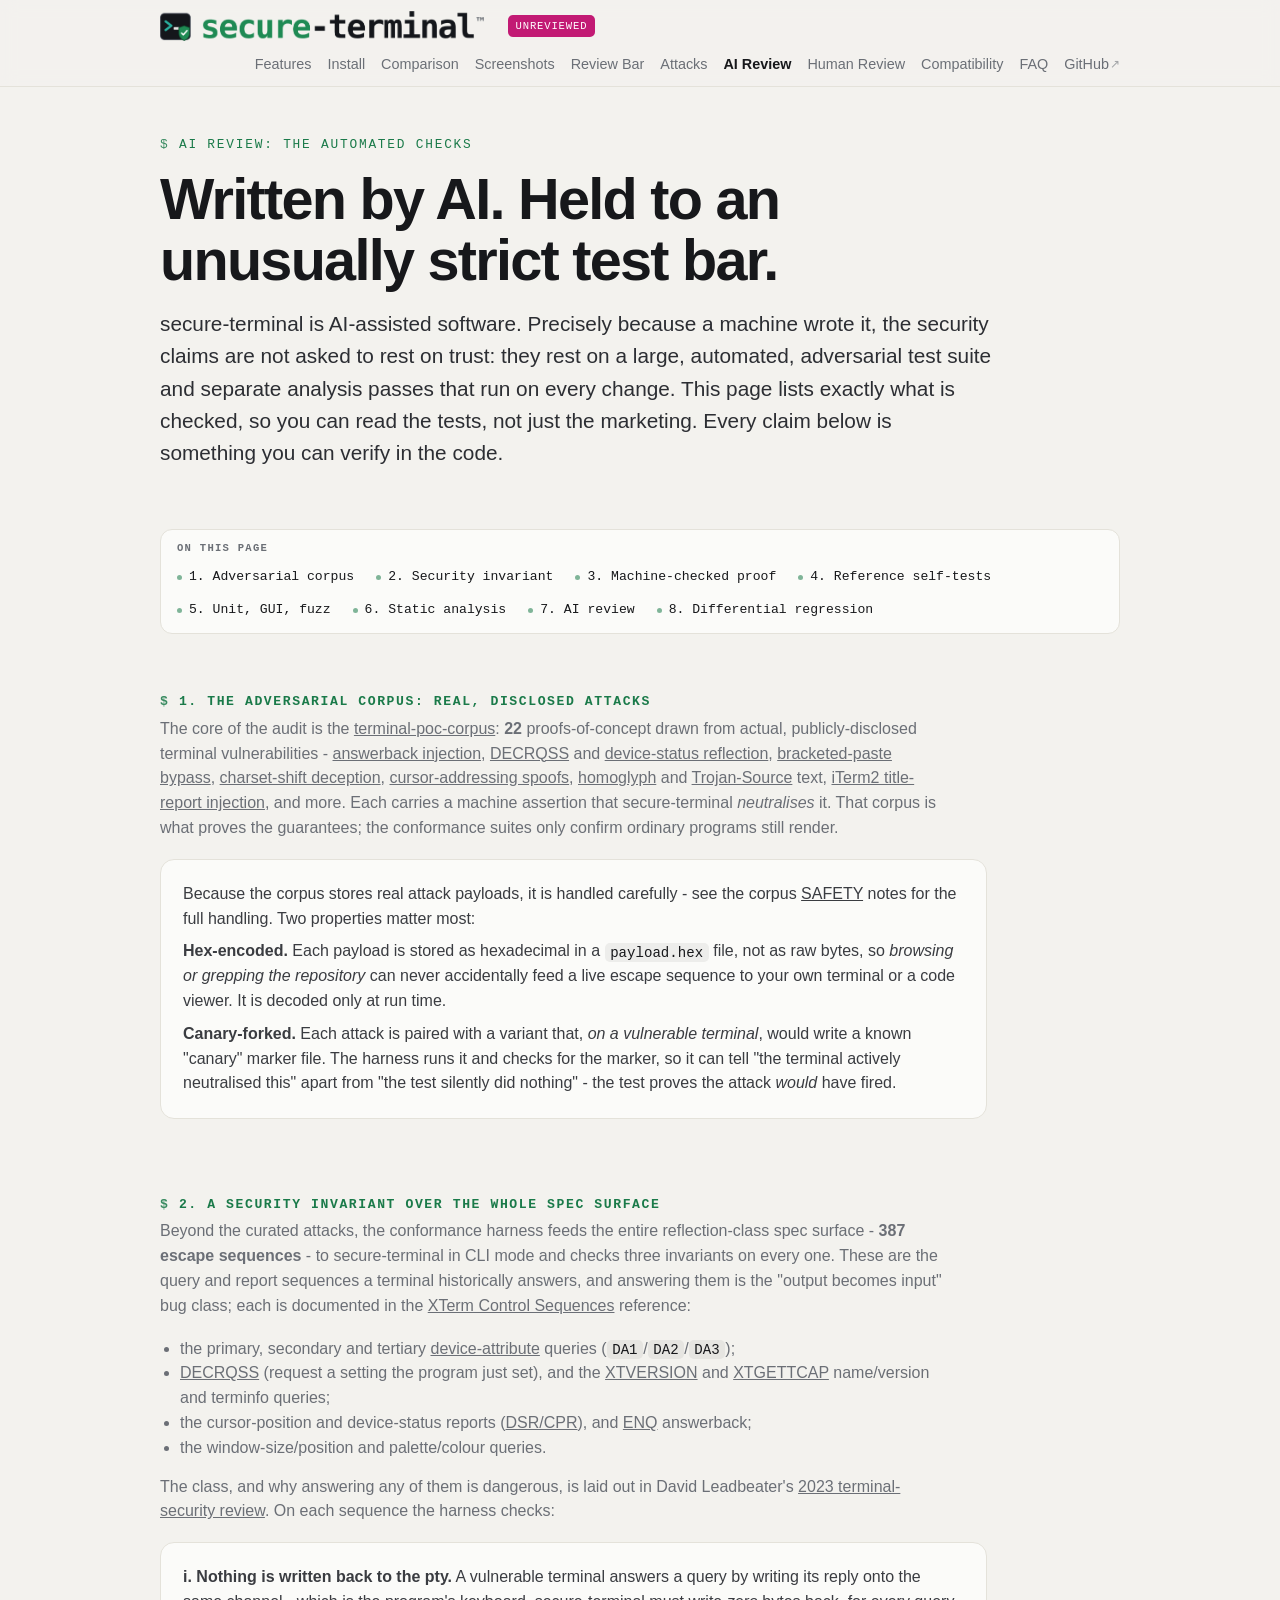
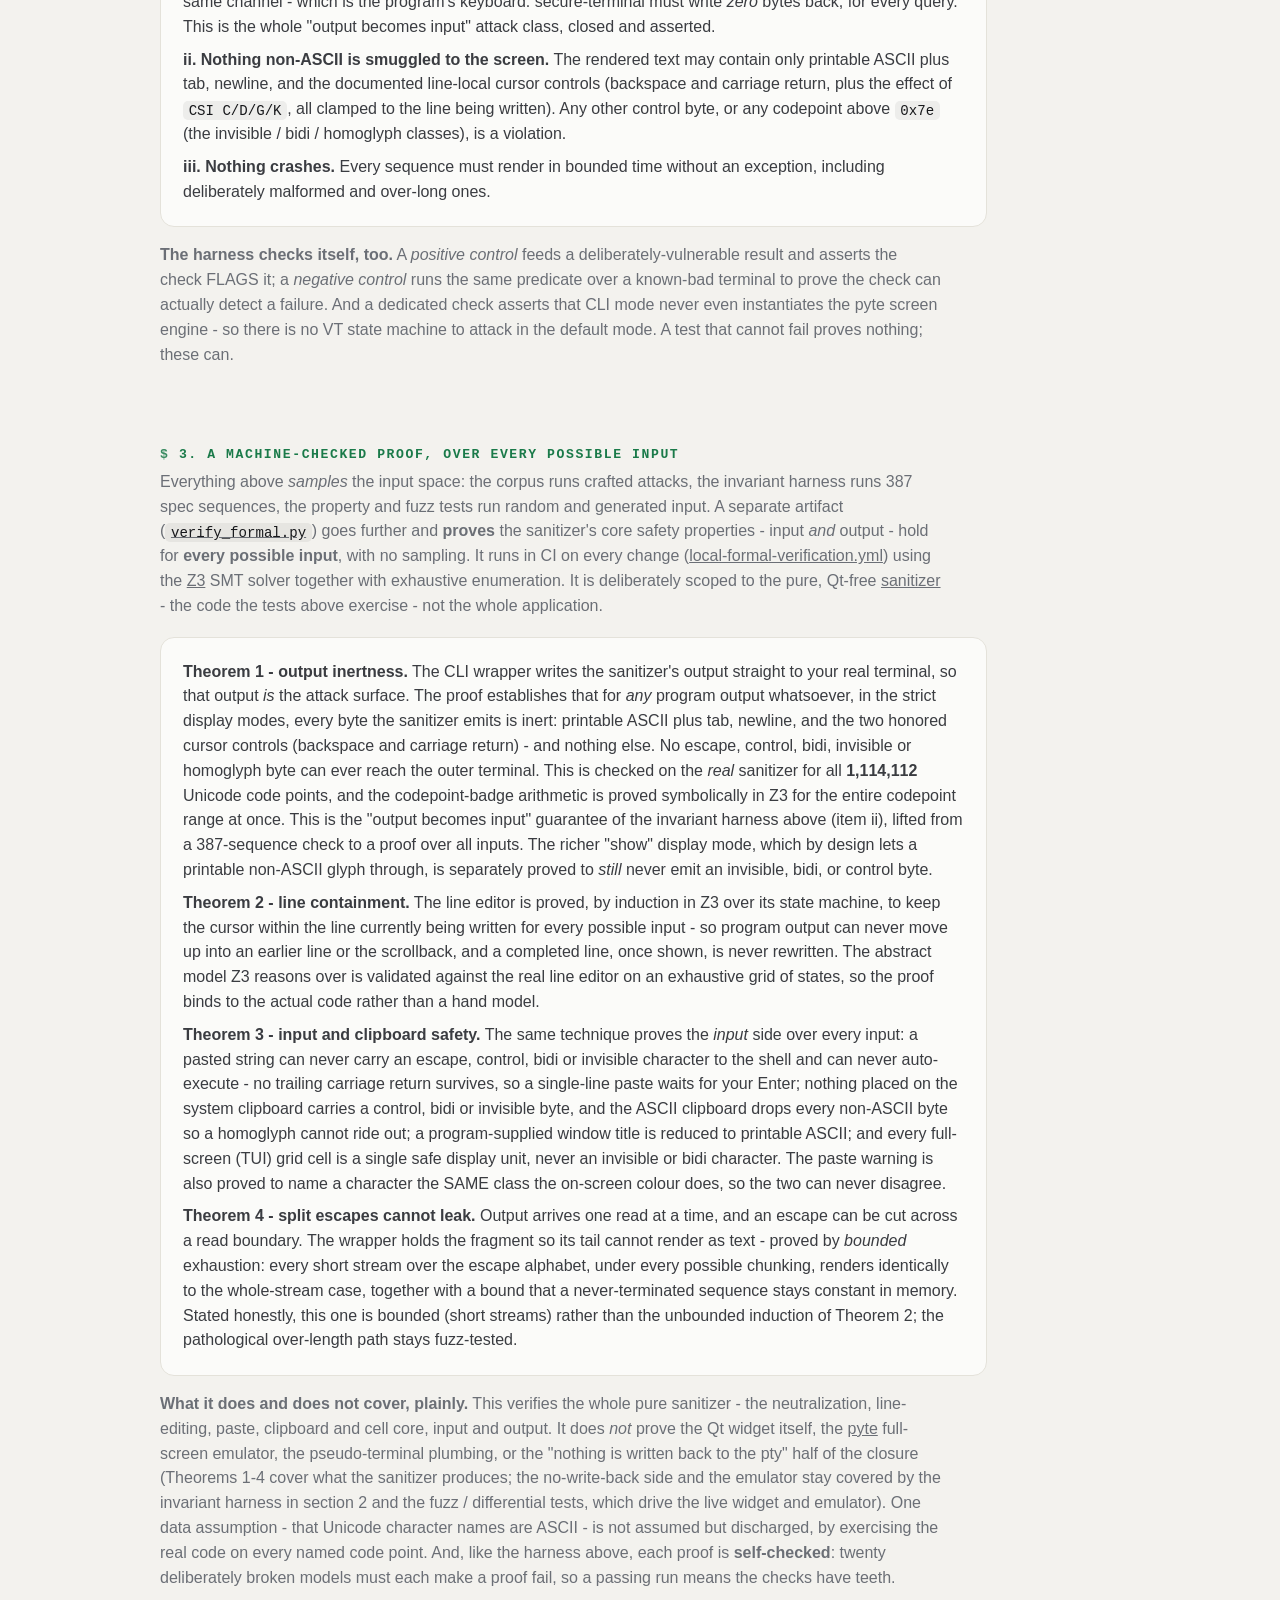
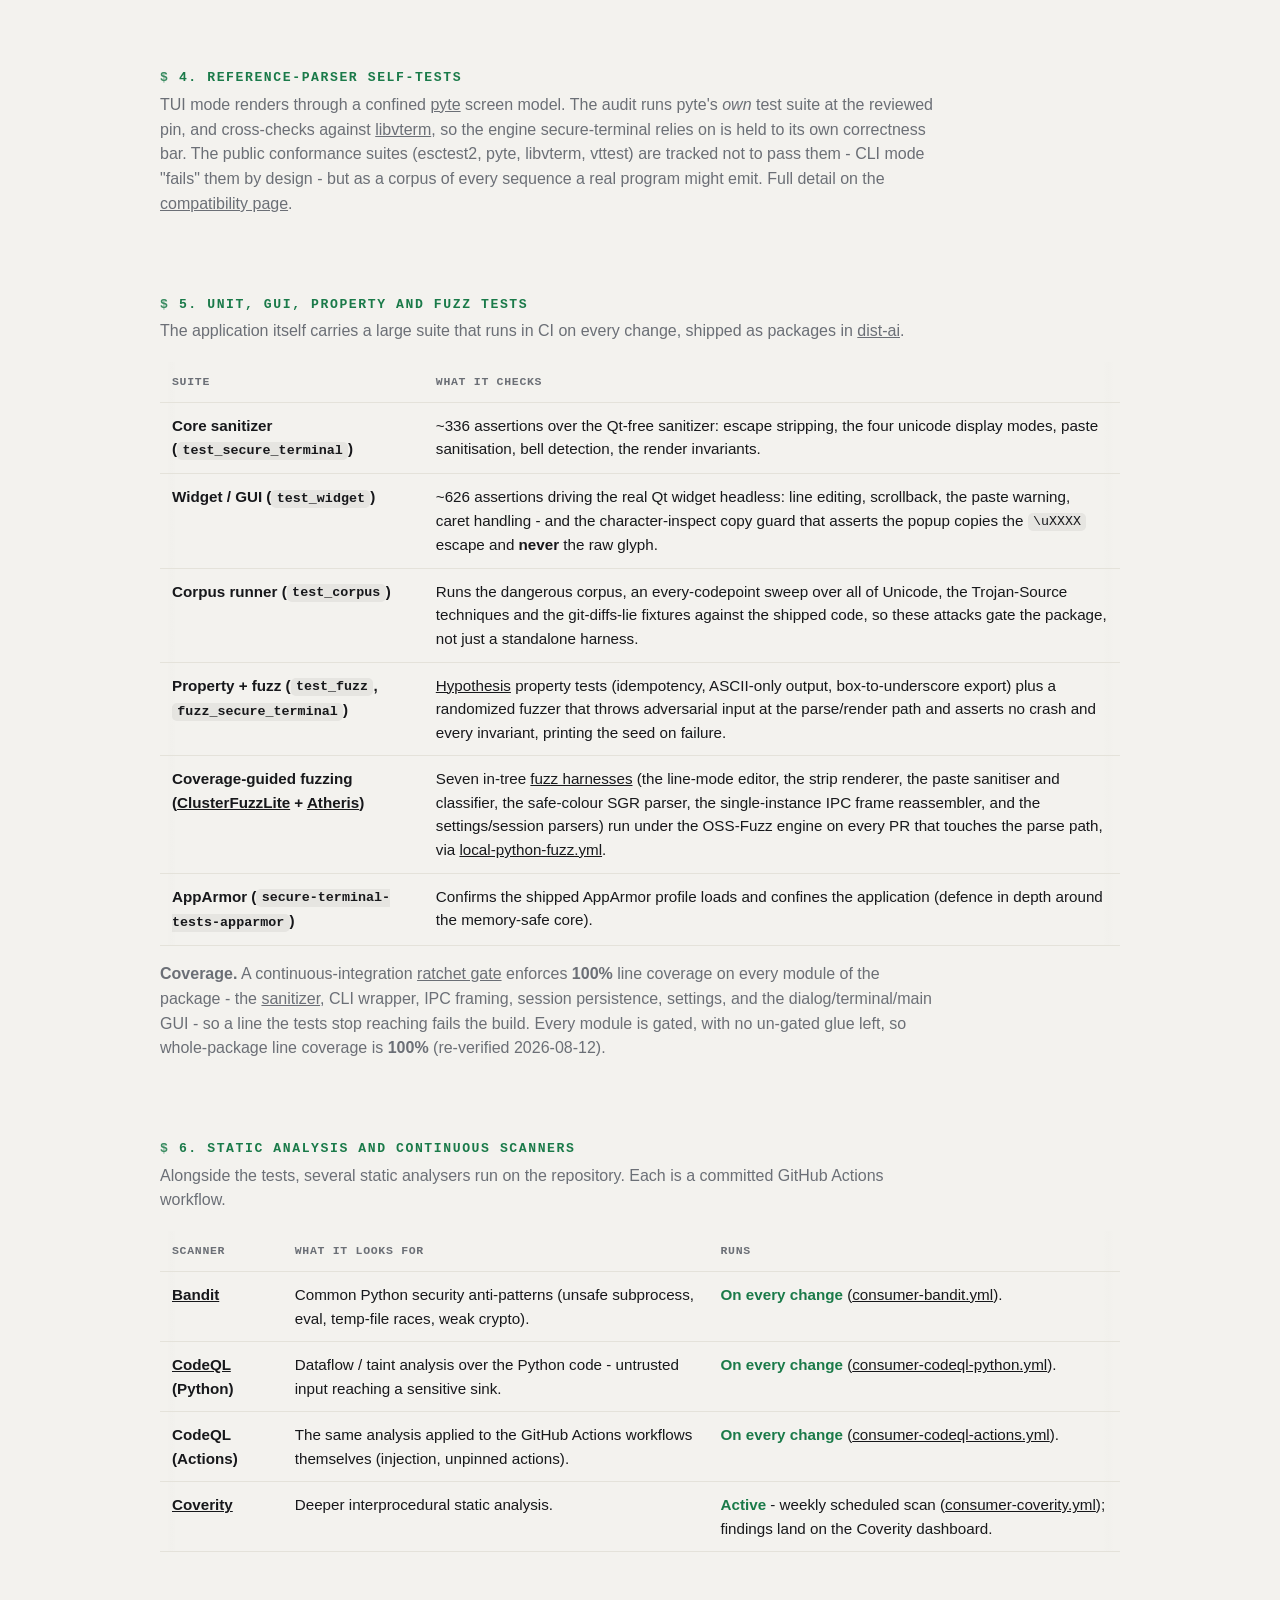
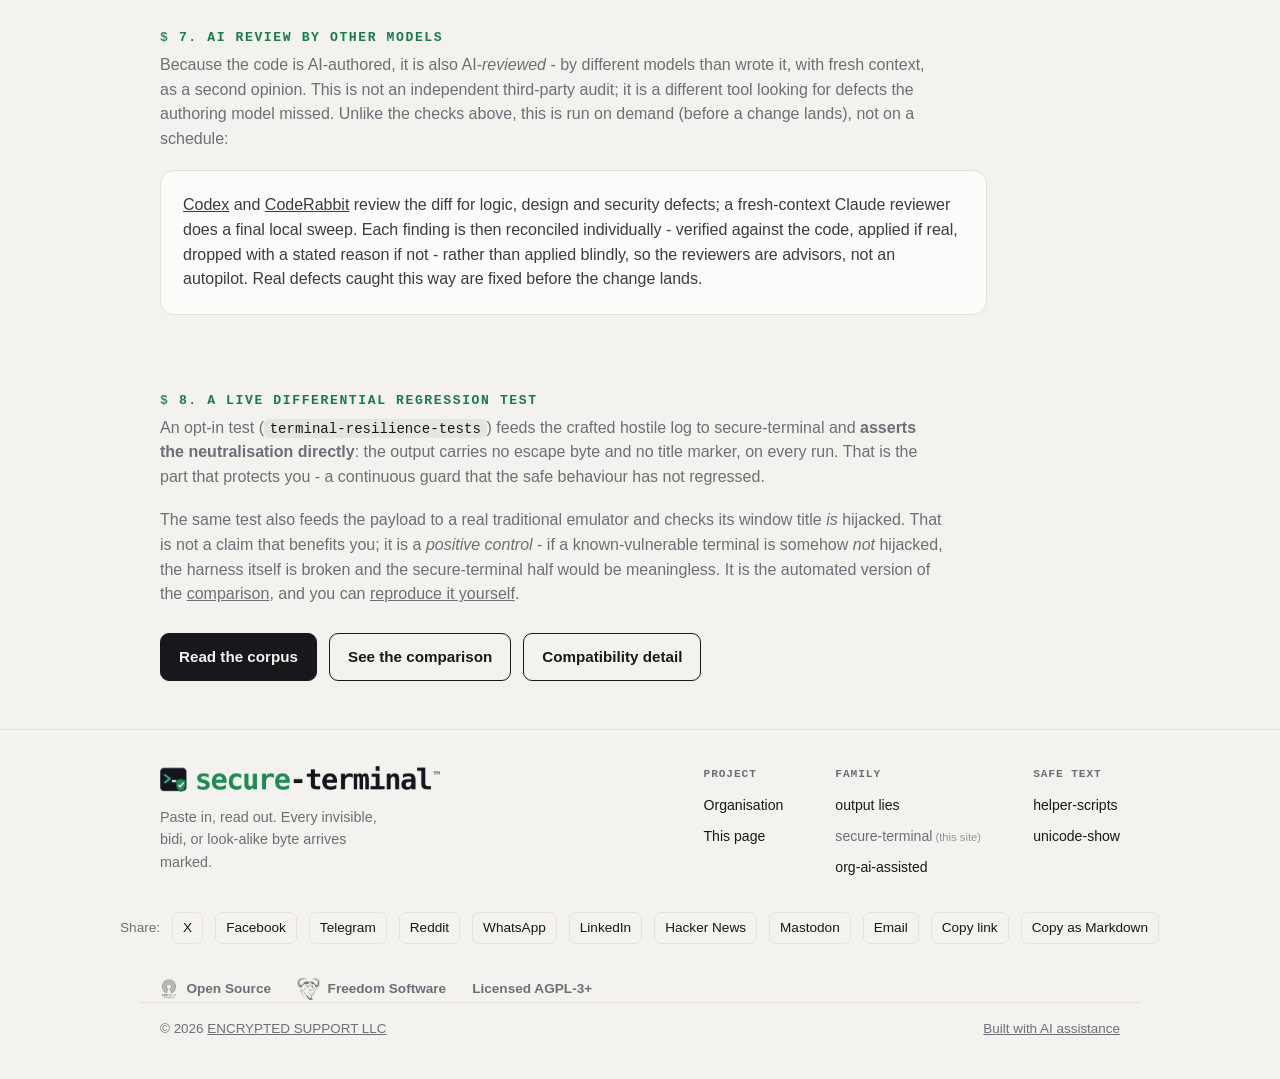
==== commit a66d2e71: "Add screenshots gallery and wire it into nav Trim the homepage lede's now-moot "see all four side by" ====
--- a/ai-review/index.html
+++ b/ai-review/index.html
@@ -38,6 +38,7 @@
       <a href="/#features">Features</a>
       <a href="/#install">Install</a>
       <a href="/comparison/">Comparison</a>
+      <a href="/screenshots/">Screenshots</a>
       <a href="/review/">Review Bar</a>
       <a href="/attacks/">Attacks</a>
       <a href="/ai-review/" class="active">AI Review</a>
--- a/style.css
+++ b/style.css
@@ -481,18 +481,18 @@
     color:var(--muted);white-space:nowrap;transition:color .12s,border-color .12s}
   .rowsum:hover .ihint{border-color:var(--accent);color:var(--accent)}
   .rowsum .ihint .ihint-hide{display:none}
-  .rowtoggle:checked + .rowsum .ihint .ihint-show,
+  .rowtoggle:checked:not(#ri-view) + .rowsum .ihint .ihint-show,
   #expand-all:checked ~ .cmp-wrap .rowsum .ihint .ihint-show{display:none}
-  .rowtoggle:checked + .rowsum .ihint .ihint-hide,
+  .rowtoggle:checked:not(#ri-view) + .rowsum .ihint .ihint-hide,
   #expand-all:checked ~ .cmp-wrap .rowsum .ihint .ihint-hide{display:inline}
-  .rowtoggle:checked + .rowsum .ihint,
+  .rowtoggle:checked:not(#ri-view) + .rowsum .ihint,
   #expand-all:checked ~ .cmp-wrap .rowsum .ihint{border-color:var(--accent);color:var(--accent)}
   .rowtoggle:focus-visible + .rowsum{outline:2px solid var(--accent);outline-offset:2px}
   /* open state (own toggle OR the master expand-all): chevron rotates to point down,
      label + marker take the accent. The master must precede .cmp-wrap as its sibling. */
-  .rowtoggle:checked + .rowsum,
+  .rowtoggle:checked:not(#ri-view) + .rowsum,
   #expand-all:checked ~ .cmp-wrap .rowsum{color:var(--ink)}
-  .rowtoggle:checked + .rowsum::before,
+  .rowtoggle:checked:not(#ri-view) + .rowsum::before,
   #expand-all:checked ~ .cmp-wrap .rowsum::before{transform:rotate(90deg);color:var(--accent)}
   /* The expanded body holds BOTH prose and the side-by-side screenshot grids. Cap only the
      prose to the 72ch reading measure; let the shot grids / evidence tables fill the full
@@ -500,18 +500,30 @@
      each. Mirrors the .inst .ibody > p / .cmp-wrap{max-width:none} split. */
   .rowinfo .ibody{display:none;padding:4px 0 14px;color:#3a3c41;font-size:.92rem}
   .rowinfo .ibody > p{max-width:72ch}
-  .rowtoggle:checked ~ .ibody,
+  .rowtoggle:checked:not(#ri-view) ~ .ibody,
   #expand-all:checked ~ .cmp-wrap .rowinfo .ibody{display:block}
   /* Master expand-all + per-row toggle would conflict under a plain OR (the master wins, so a
      per-row Hide is inert). So while expand-all is on, a row is open by DEFAULT and its OWN
      toggle INVERTS to a Hide -- checking it collapses THAT row while the rest stay open. No row
-     is checked by default, so the two states stay consistent. */
+     carries the checked attribute (row 1 is default-open via the #ri-view block below, NOT via
+     checked), so the invert stays consistent and expand-all can never collapse row 1. */
   #expand-all:checked ~ .cmp-wrap .rowtoggle:checked ~ .ibody{display:none}
   #expand-all:checked ~ .cmp-wrap .rowtoggle:checked + .rowsum{color:var(--muted)}
   #expand-all:checked ~ .cmp-wrap .rowtoggle:checked + .rowsum::before{transform:none;color:var(--muted)}
   #expand-all:checked ~ .cmp-wrap .rowtoggle:checked + .rowsum .ihint{border-color:var(--line);color:var(--muted)}
   #expand-all:checked ~ .cmp-wrap .rowtoggle:checked + .rowsum .ihint .ihint-hide{display:none}
   #expand-all:checked ~ .cmp-wrap .rowtoggle:checked + .rowsum .ihint .ihint-show{display:inline}
+  /* Row 1 (ri-view) is the default-open teaser. It carries NO checked attr, so it never trips
+     the expand-all invert (the reported bug). Its own toggle is a plain Hide -- unchecked = open,
+     checked = closed -- in BOTH master states; under expand-all it rejoins the uniform rules
+     above (which win on specificity). Labels/chevrons match the body in all four states. */
+  #ri-view ~ .ibody{display:block}
+  #ri-view:checked ~ .ibody{display:none}
+  #ri-view:not(:checked) + .rowsum{color:var(--ink)}
+  #ri-view:not(:checked) + .rowsum::before{transform:rotate(90deg);color:var(--accent)}
+  #ri-view:not(:checked) + .rowsum .ihint{border-color:var(--accent);color:var(--accent)}
+  #ri-view:not(:checked) + .rowsum .ihint .ihint-show{display:none}
+  #ri-view:not(:checked) + .rowsum .ihint .ihint-hide{display:inline}
   .rowinfo .ibody p{margin:0 0 9px}
   .rowinfo .ibody p:last-child{margin-bottom:0}
   .rowinfo .ibody .cmp-wrap{margin:10px 0}
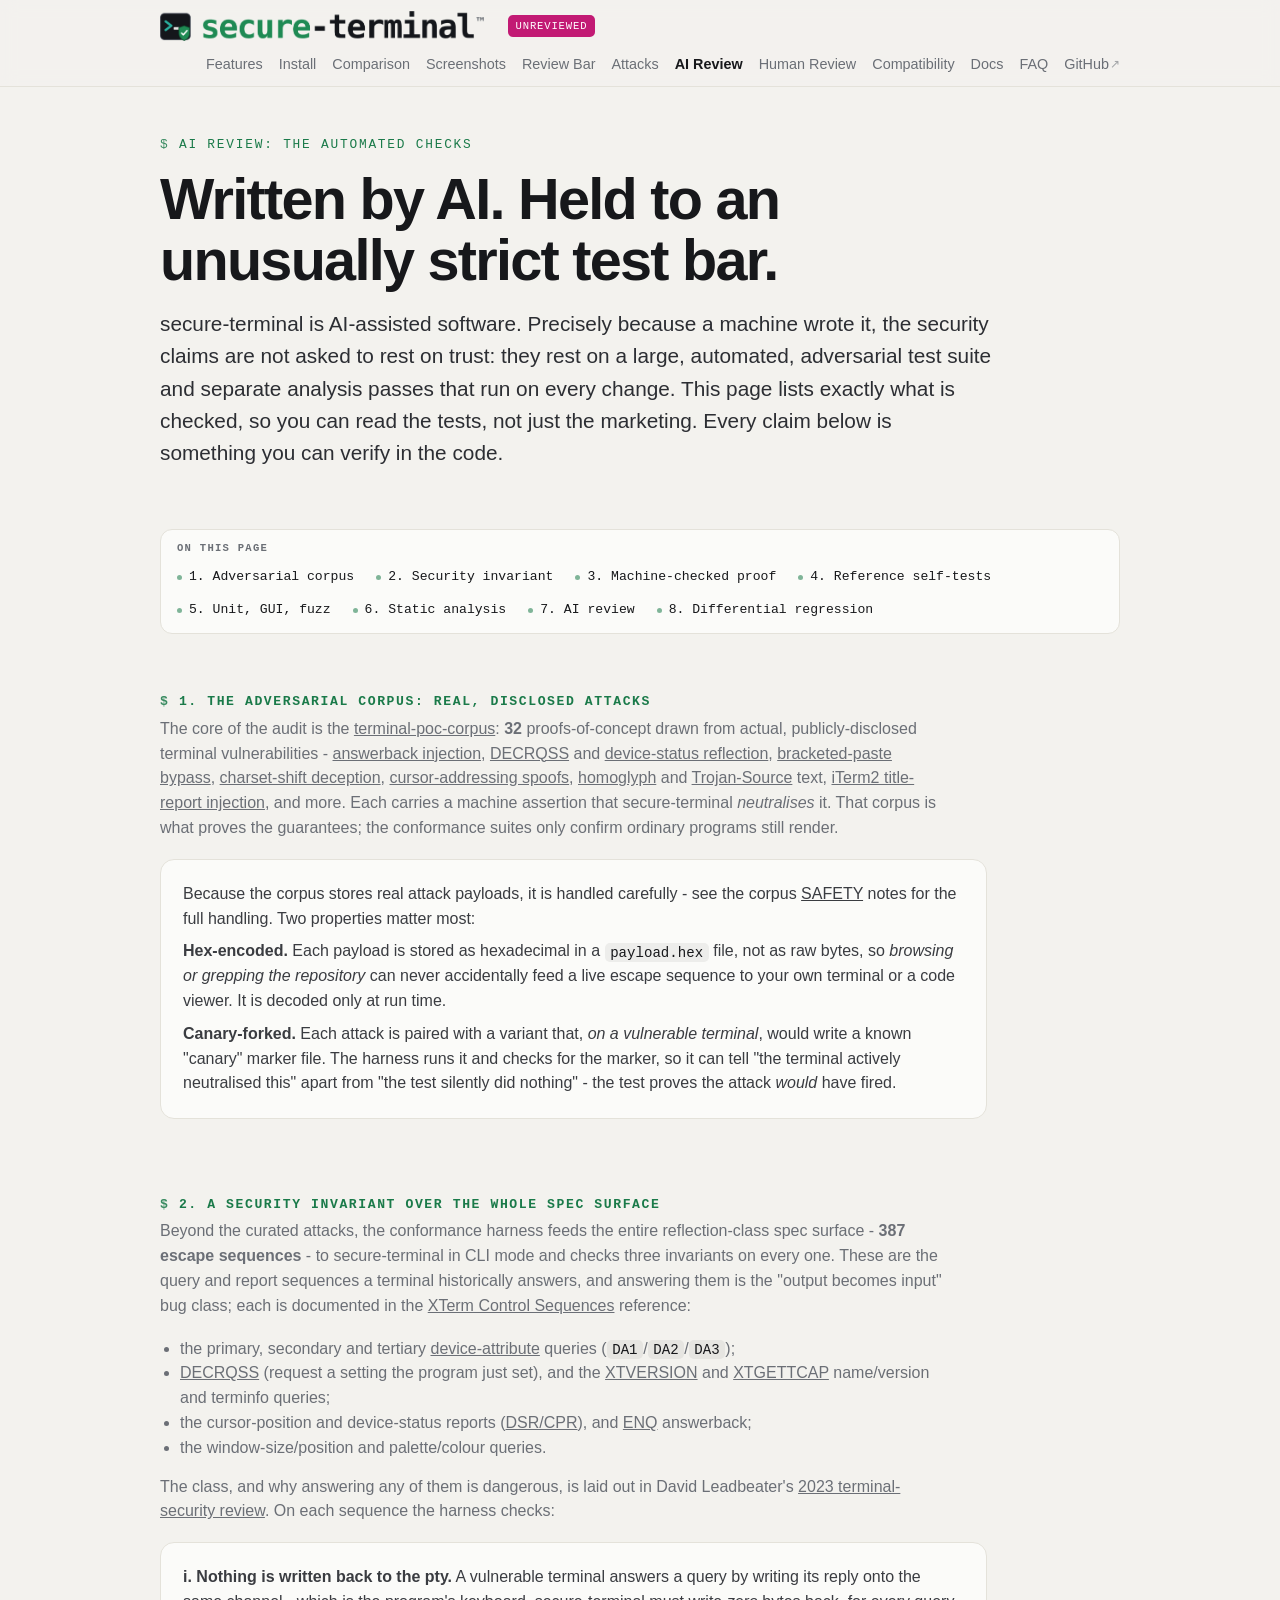
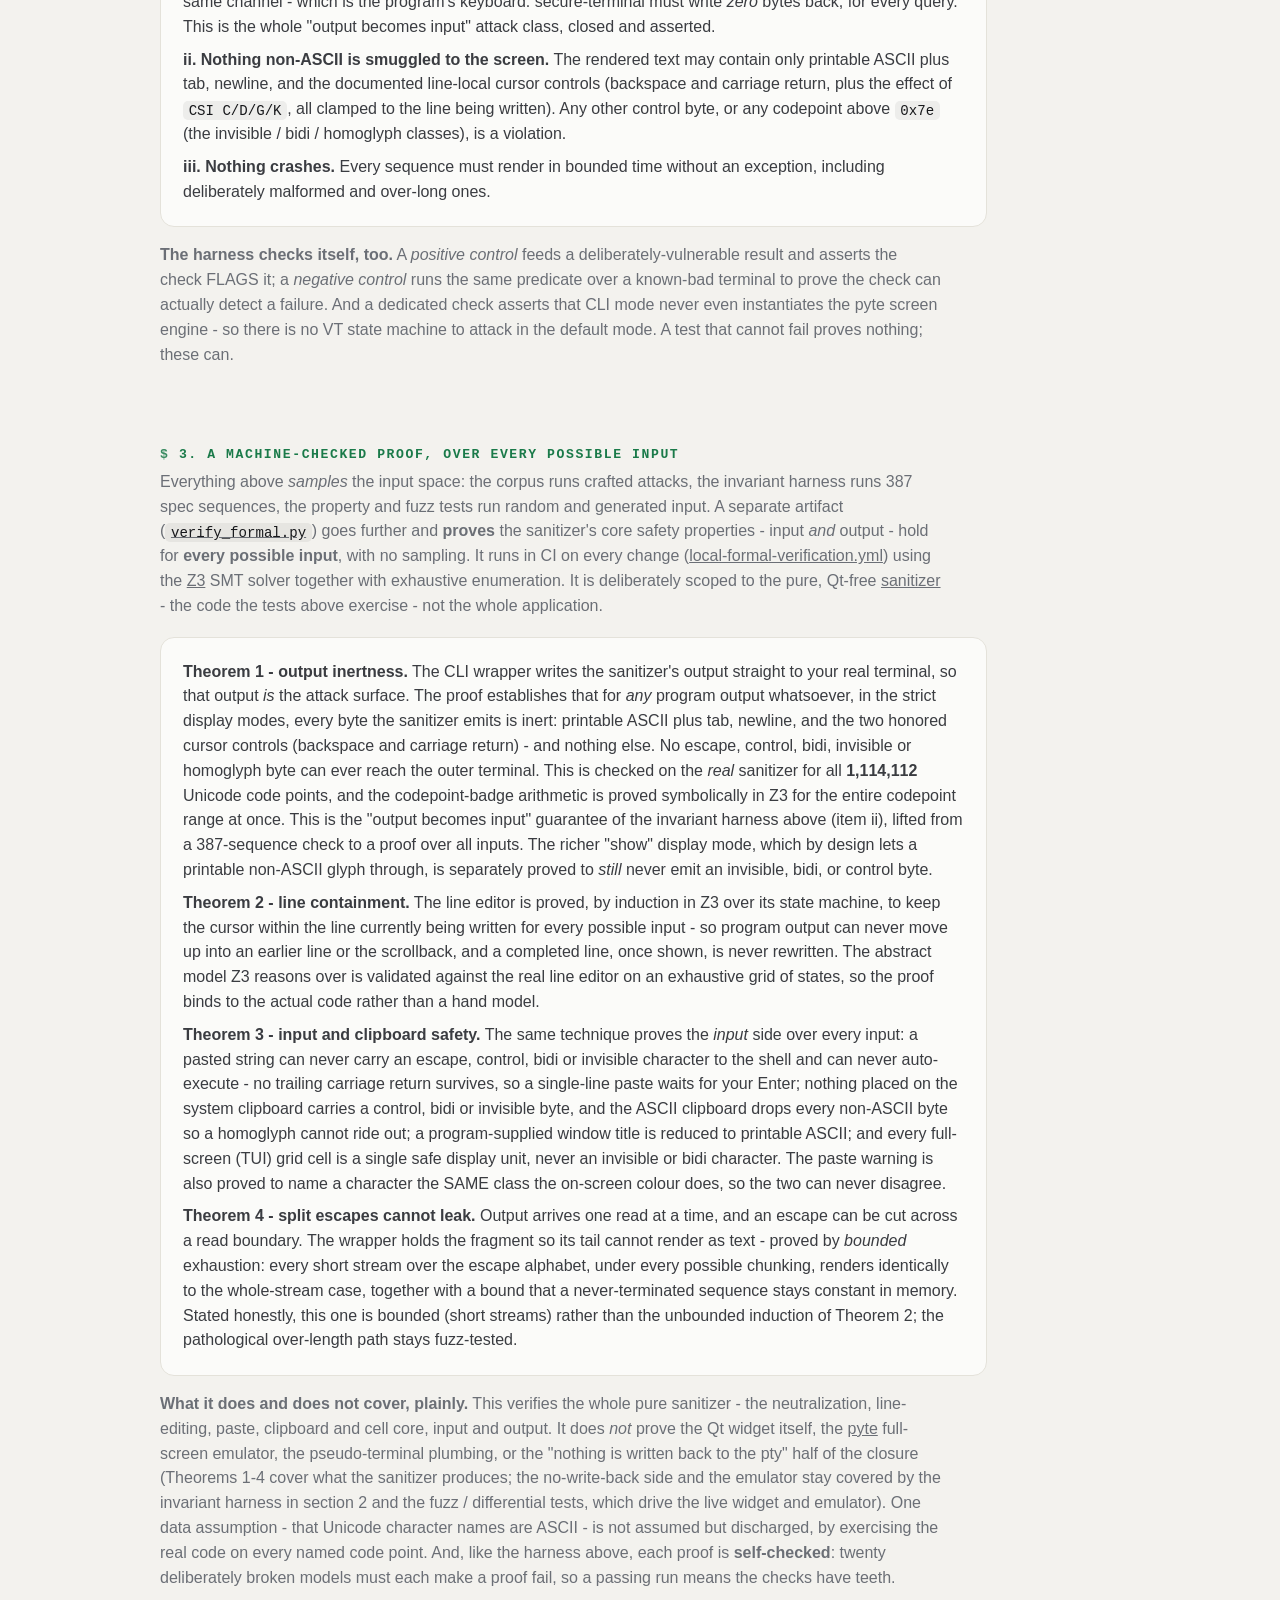
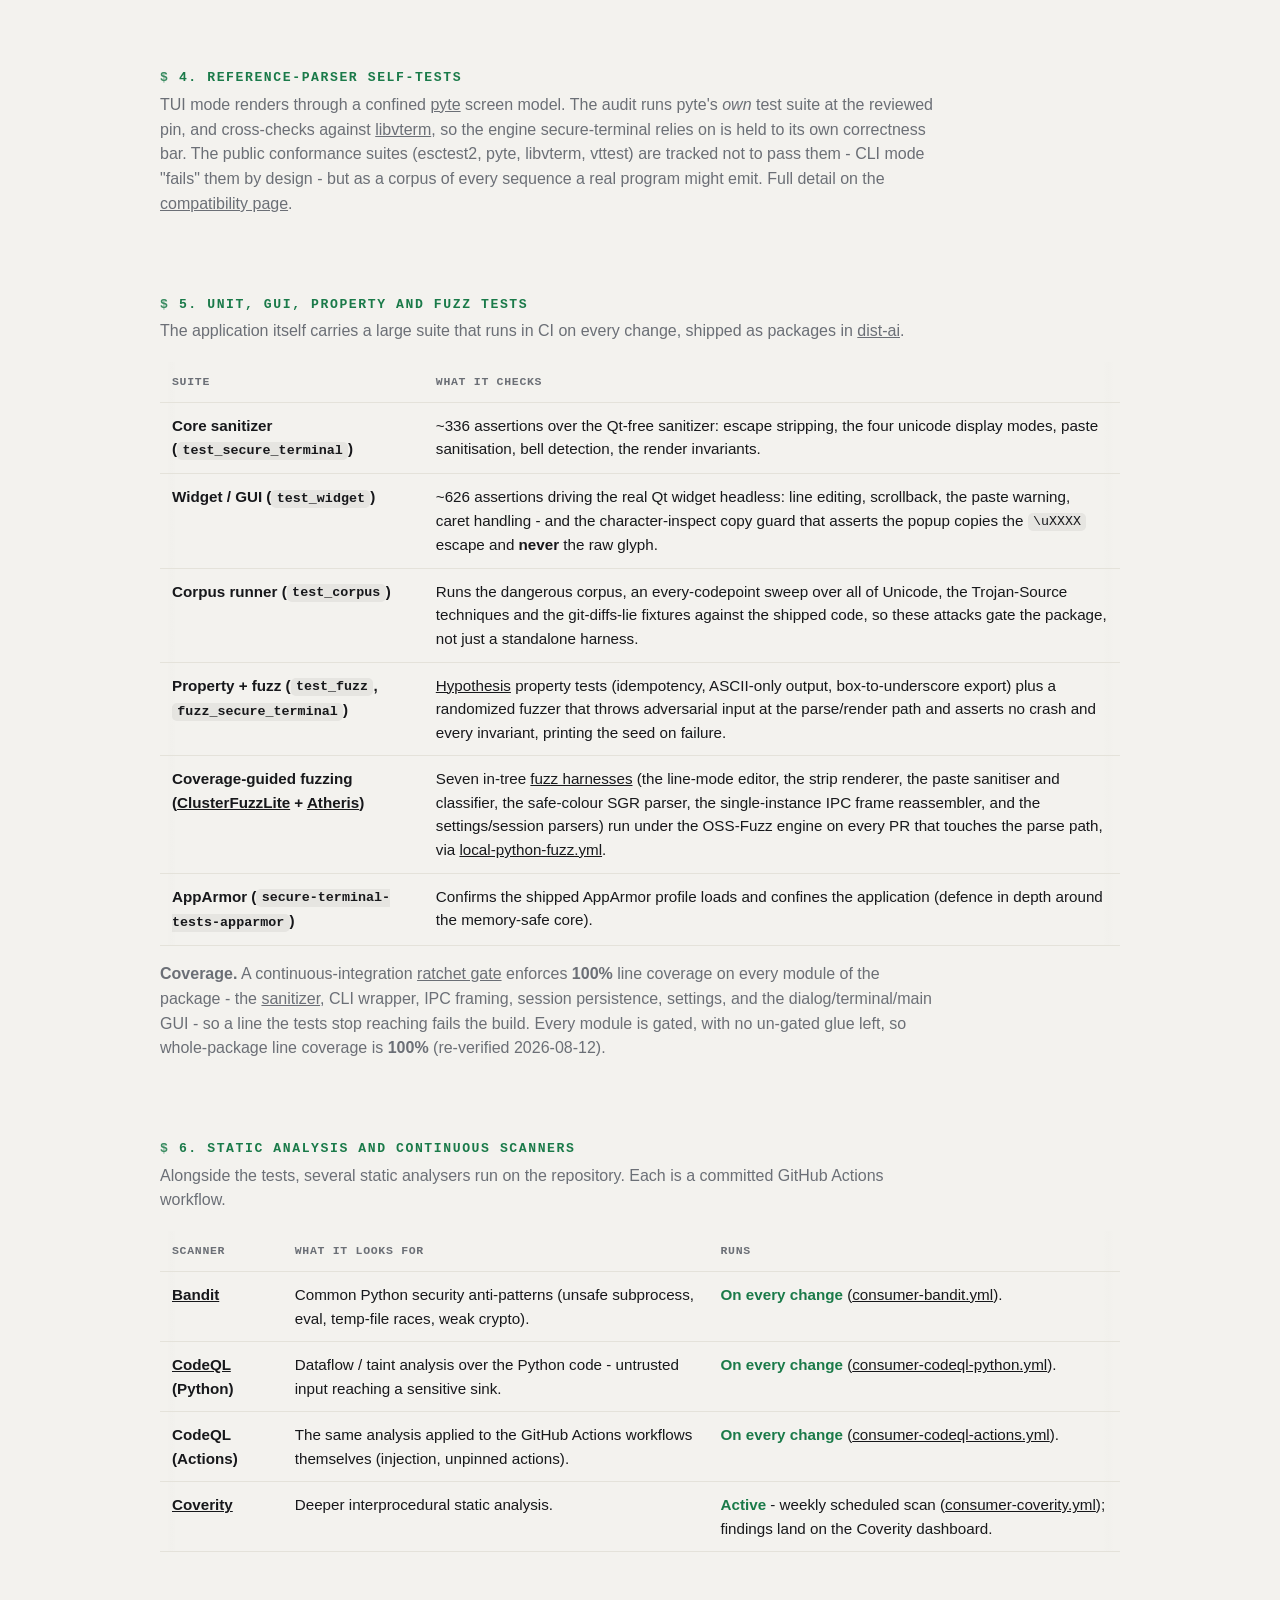
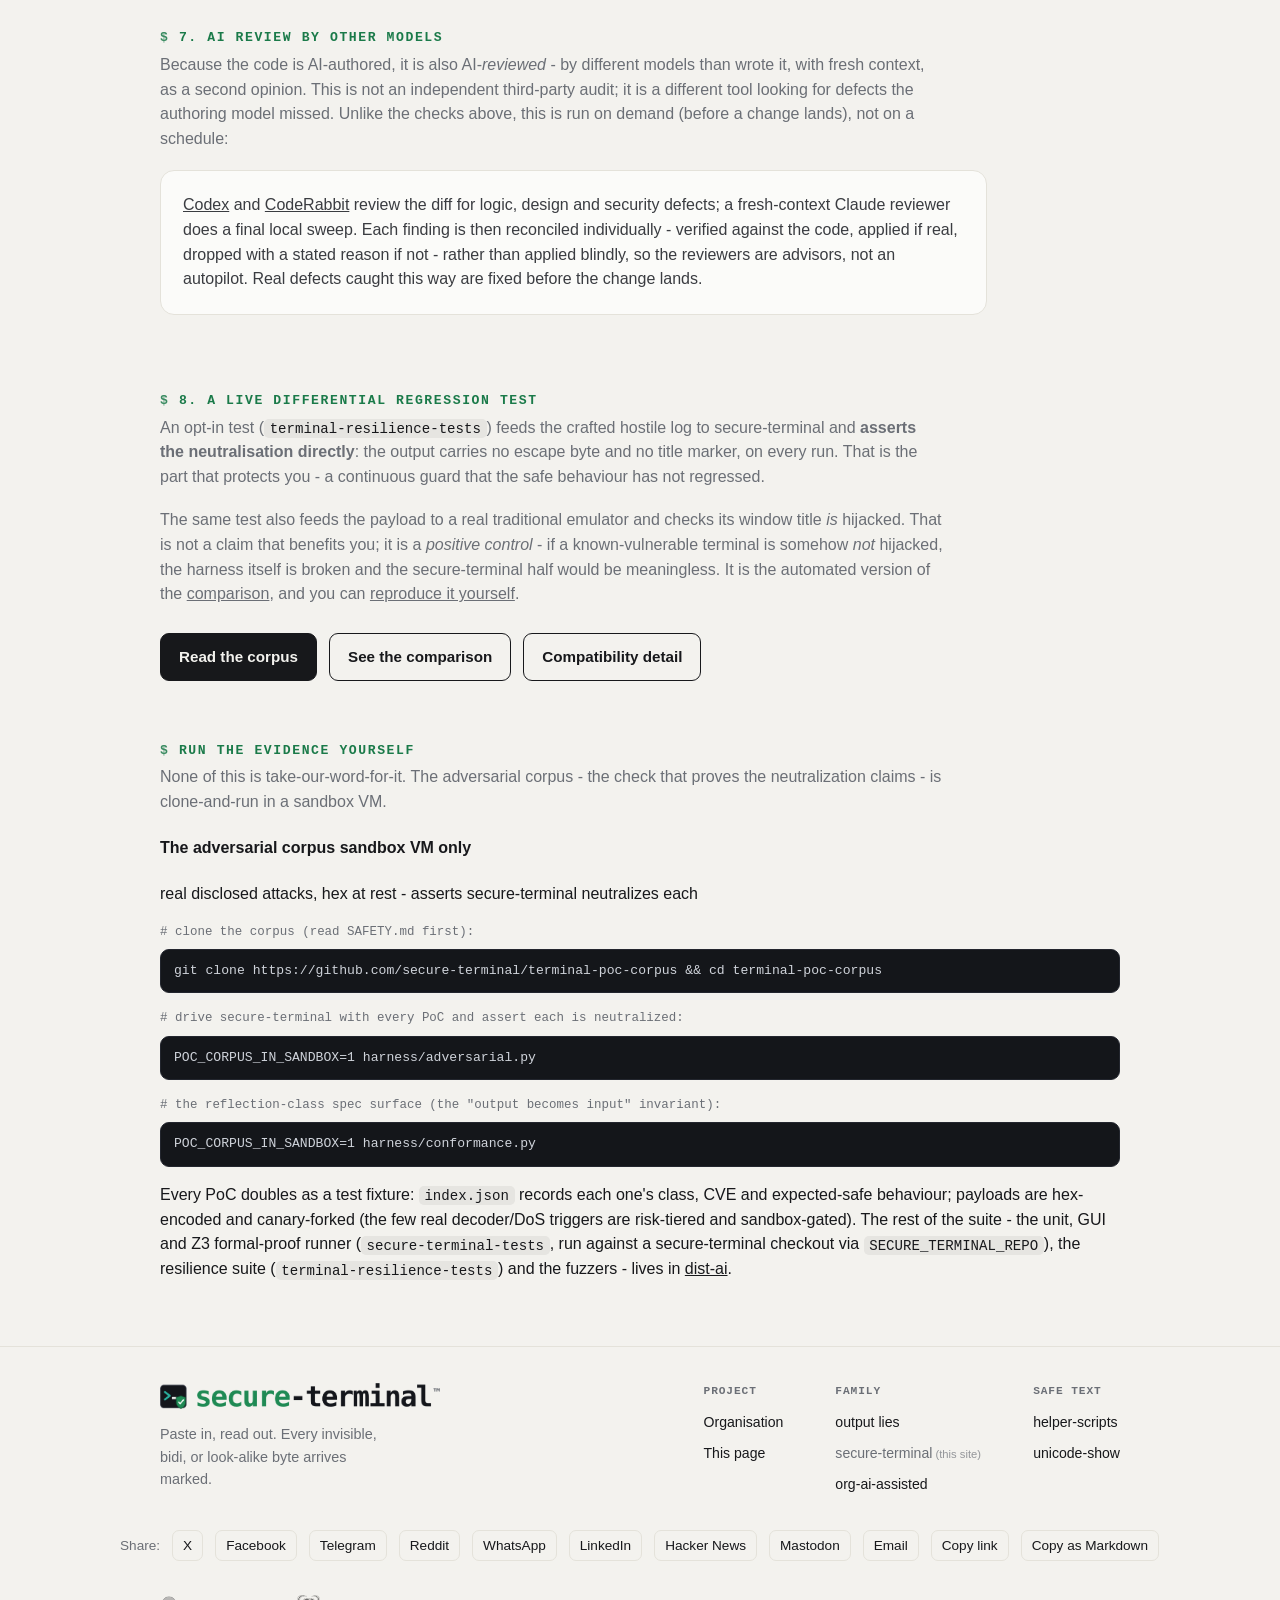
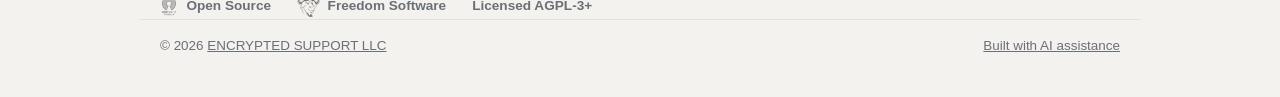
==== commit 83199949: "Add design-notes page: reveal, don't rewrite Co-Authored-By: Claude Opus 4.8 (1M context) <noreply@a" ====
--- a/ai-review/index.html
+++ b/ai-review/index.html
@@ -44,6 +44,7 @@
       <a href="/ai-review/" class="active">AI Review</a>
       <a href="/human-review/">Human Review</a>
       <a href="/compatibility/">Compatibility</a>
+      <a href="/docs/">Docs</a>
       <a href="/#faq">FAQ</a>
       <a href="https://github.com/secure-terminal/secure-terminal">GitHub</a>
     </nav>
@@ -80,7 +81,7 @@
   <h2 class="catname"><a class="h-anchor" href="#corpus">1. The adversarial corpus: real, disclosed attacks</a></h2>
   <p class="catdesc">The core of the audit is the
     <a href="https://github.com/secure-terminal/terminal-poc-corpus" rel="noopener">terminal-poc-corpus</a>:
-    <b>22</b> proofs-of-concept drawn from actual, publicly-disclosed terminal vulnerabilities -
+    <b>32</b> proofs-of-concept drawn from actual, publicly-disclosed terminal vulnerabilities -
     <a href="https://github.com/secure-terminal/terminal-poc-corpus/tree/master/poc/answerback-injection" rel="noopener">answerback injection</a>,
     <a href="https://github.com/secure-terminal/terminal-poc-corpus/tree/master/poc/decrqss-reflection-2023" rel="noopener">DECRQSS</a> and
     <a href="https://github.com/secure-terminal/terminal-poc-corpus/tree/master/poc/device-status-reflection-rxvt-2021" rel="noopener">device-status reflection</a>,
@@ -307,6 +308,27 @@
     <a class="btn ghost" href="/compatibility/">Compatibility detail</a>
   </div>
 </div></section>
+
+<section class="cat" id="reproduce"><div class="wrap">
+  <h2 class="catname"><a class="h-anchor" href="#reproduce">Run the evidence yourself</a></h2>
+  <p class="catdesc">None of this is take-our-word-for-it. The adversarial corpus - the check that proves the neutralization claims - is clone-and-run in a sandbox VM.</p>
+  <div class="trybox">
+    <h4>The adversarial corpus <span class="sbtag">sandbox VM only</span></h4>
+    <p class="sub">real disclosed attacks, hex at rest - asserts secure-terminal neutralizes each</p>
+    <p class="cmdlabel"># clone the corpus (read SAFETY.md first):</p>
+    <div class="copybox"><code class="cmd">git clone https://github.com/secure-terminal/terminal-poc-corpus &amp;&amp; cd terminal-poc-corpus</code><button class="copybtn" type="button" hidden>Copy</button></div>
+    <p class="cmdlabel"># drive secure-terminal with every PoC and assert each is neutralized:</p>
+    <div class="copybox"><code class="cmd">POC_CORPUS_IN_SANDBOX=1 harness/adversarial.py</code><button class="copybtn" type="button" hidden>Copy</button></div>
+    <p class="cmdlabel"># the reflection-class spec surface (the "output becomes input" invariant):</p>
+    <div class="copybox"><code class="cmd">POC_CORPUS_IN_SANDBOX=1 harness/conformance.py</code><button class="copybtn" type="button" hidden>Copy</button></div>
+    <p class="toolnote">Every PoC doubles as a test fixture: <code>index.json</code> records each one's class, CVE and
+      expected-safe behaviour; payloads are hex-encoded and canary-forked (the few real decoder/DoS triggers are
+      risk-tiered and sandbox-gated). The rest of the suite - the unit, GUI and Z3 formal-proof runner
+      (<code>secure-terminal-tests</code>, run against a secure-terminal checkout via <code>SECURE_TERMINAL_REPO</code>),
+      the resilience suite (<code>terminal-resilience-tests</code>) and the fuzzers - lives in
+      <a href="https://github.com/org-ai-assisted/dist-ai">dist-ai</a>.</p>
+  </div>
+</div></section>
 </main>
 <footer>
   <div class="ftop">
@@ -350,6 +372,7 @@
     <span class="sh-msg" aria-live="polite"></span>
   </div>
   <script src="/share.js"></script>
+  <script src="/copy.js"></script>
   <div class="ffree">
     <a class="freebadge" href="https://opensource.org/" rel="noopener" title="Open Source Initiative"><img src="/osi-logo.webp" width="27" height="32" alt="Open Source Initiative"><span>Open Source</span></a>
     <a class="freebadge" href="https://www.gnu.org/" rel="noopener" title="GNU / Free Software"><img src="/gnu-logo.webp" width="33" height="32" alt="GNU"><span>Freedom Software</span></a>
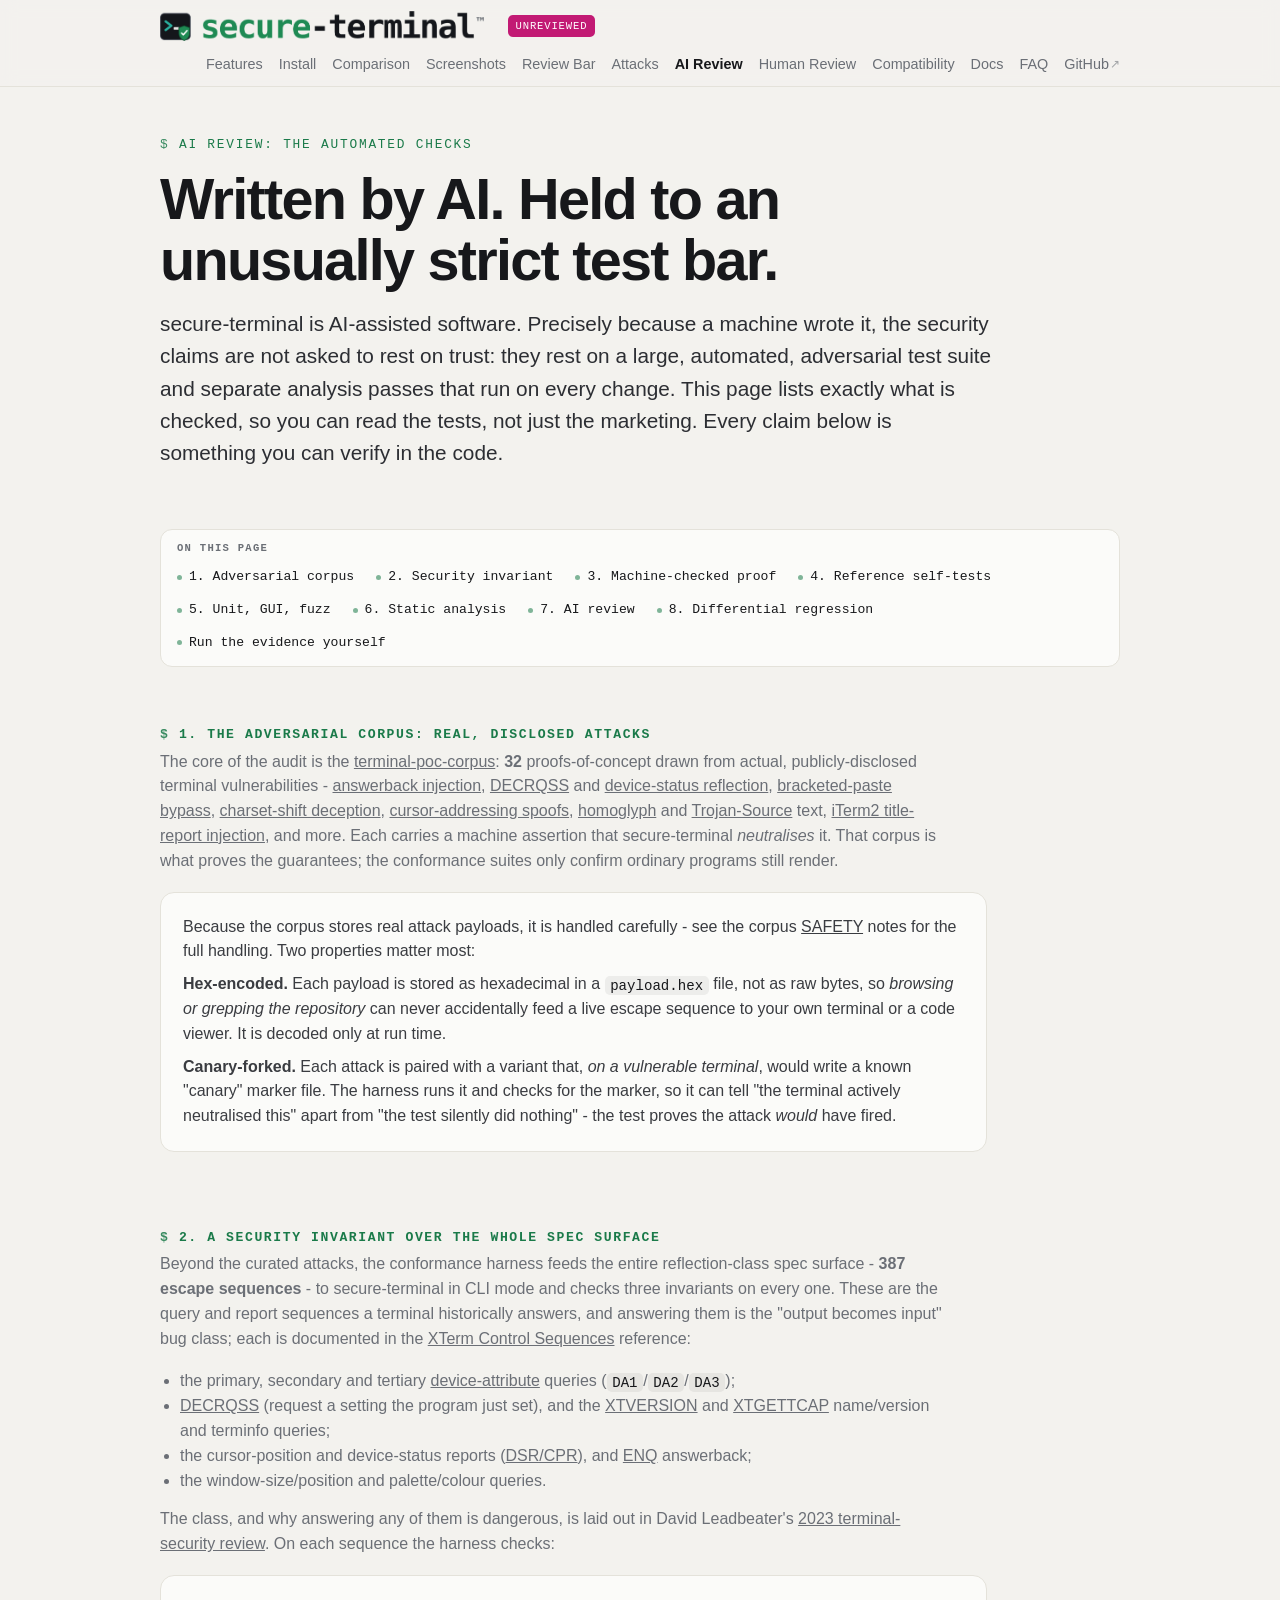
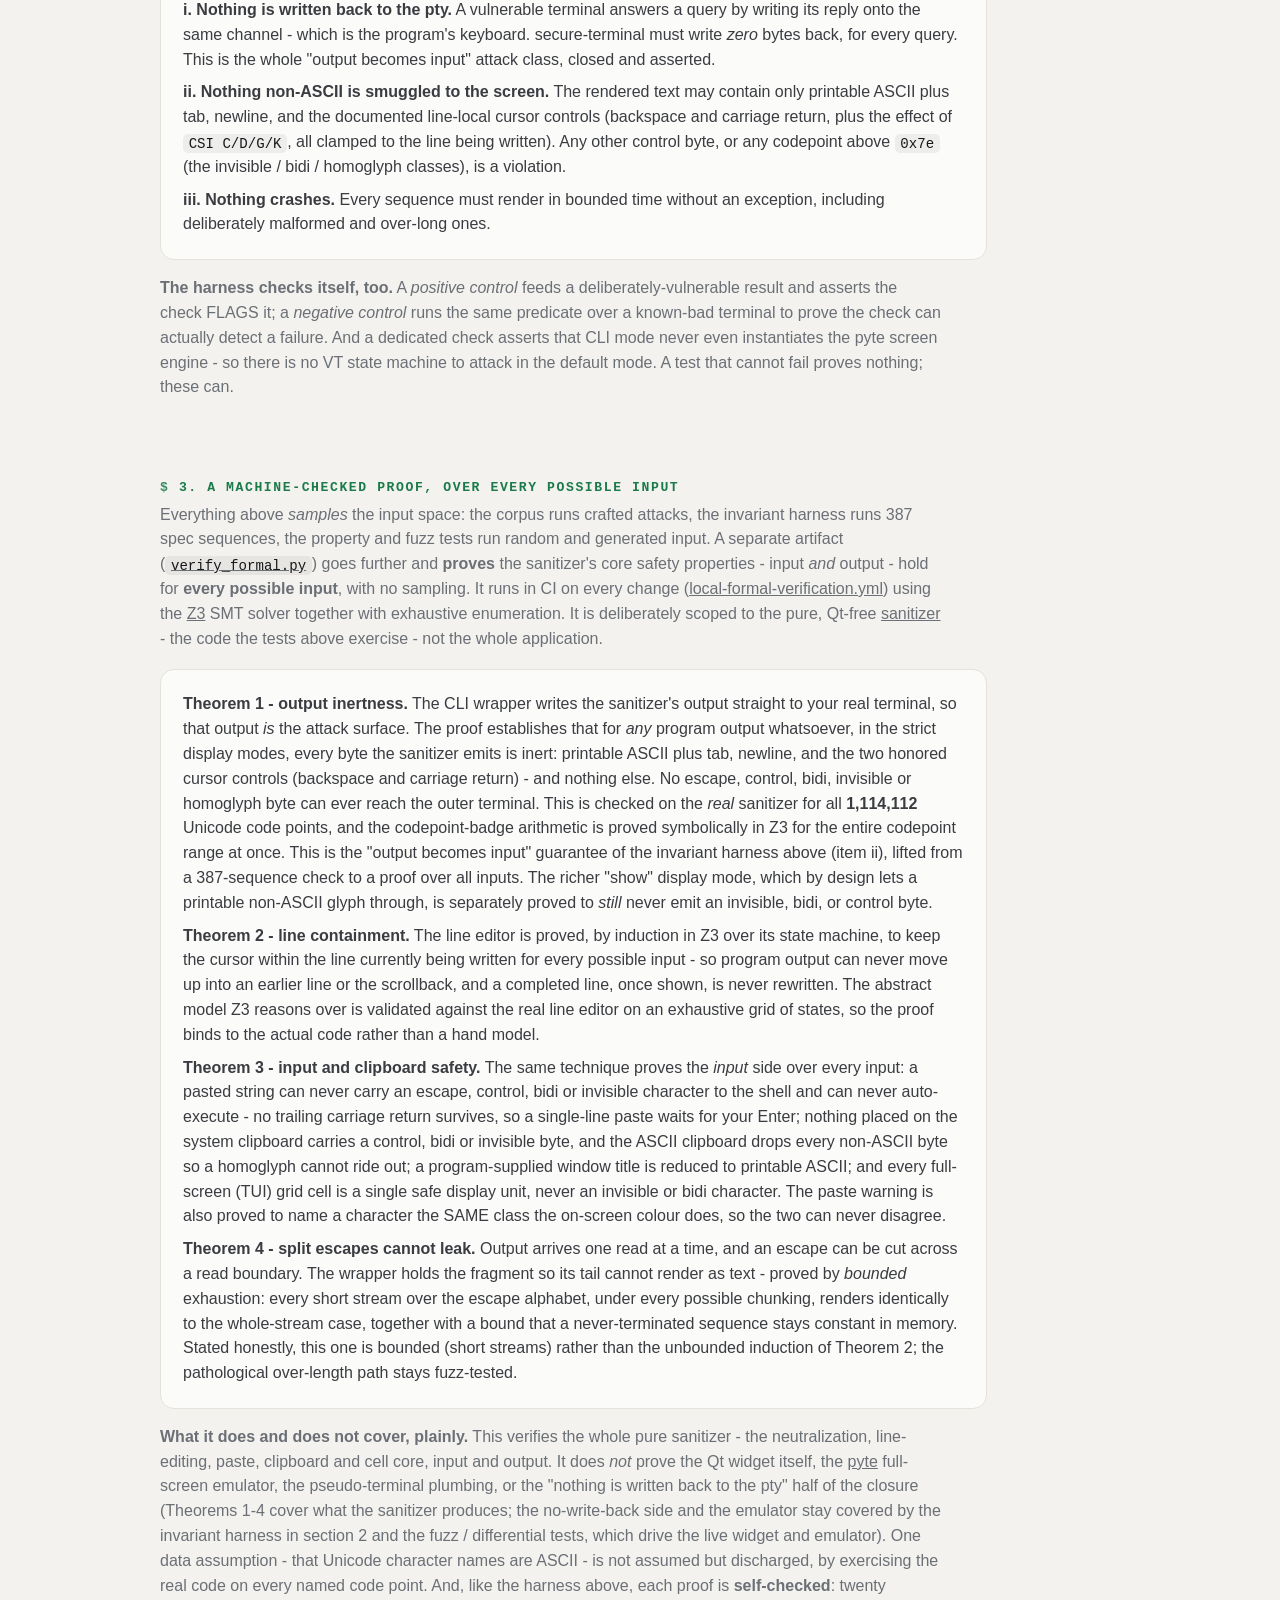
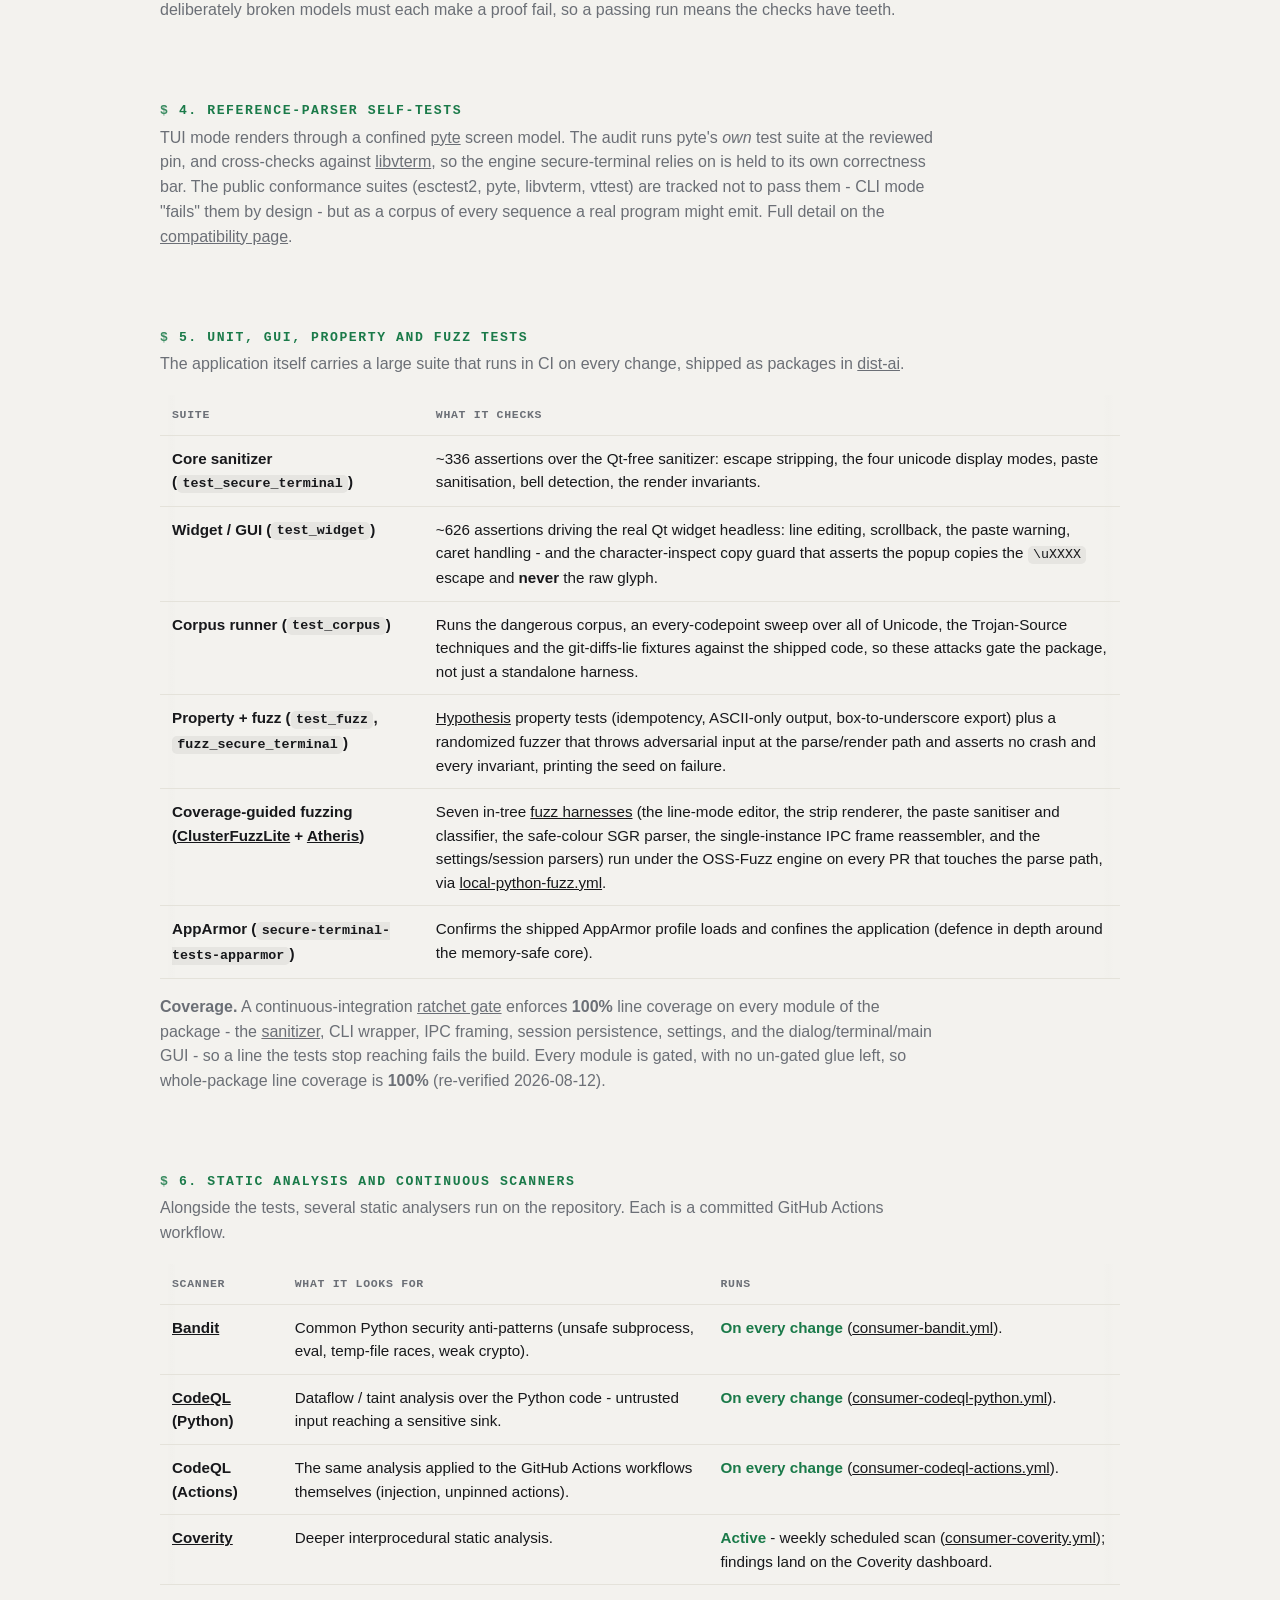
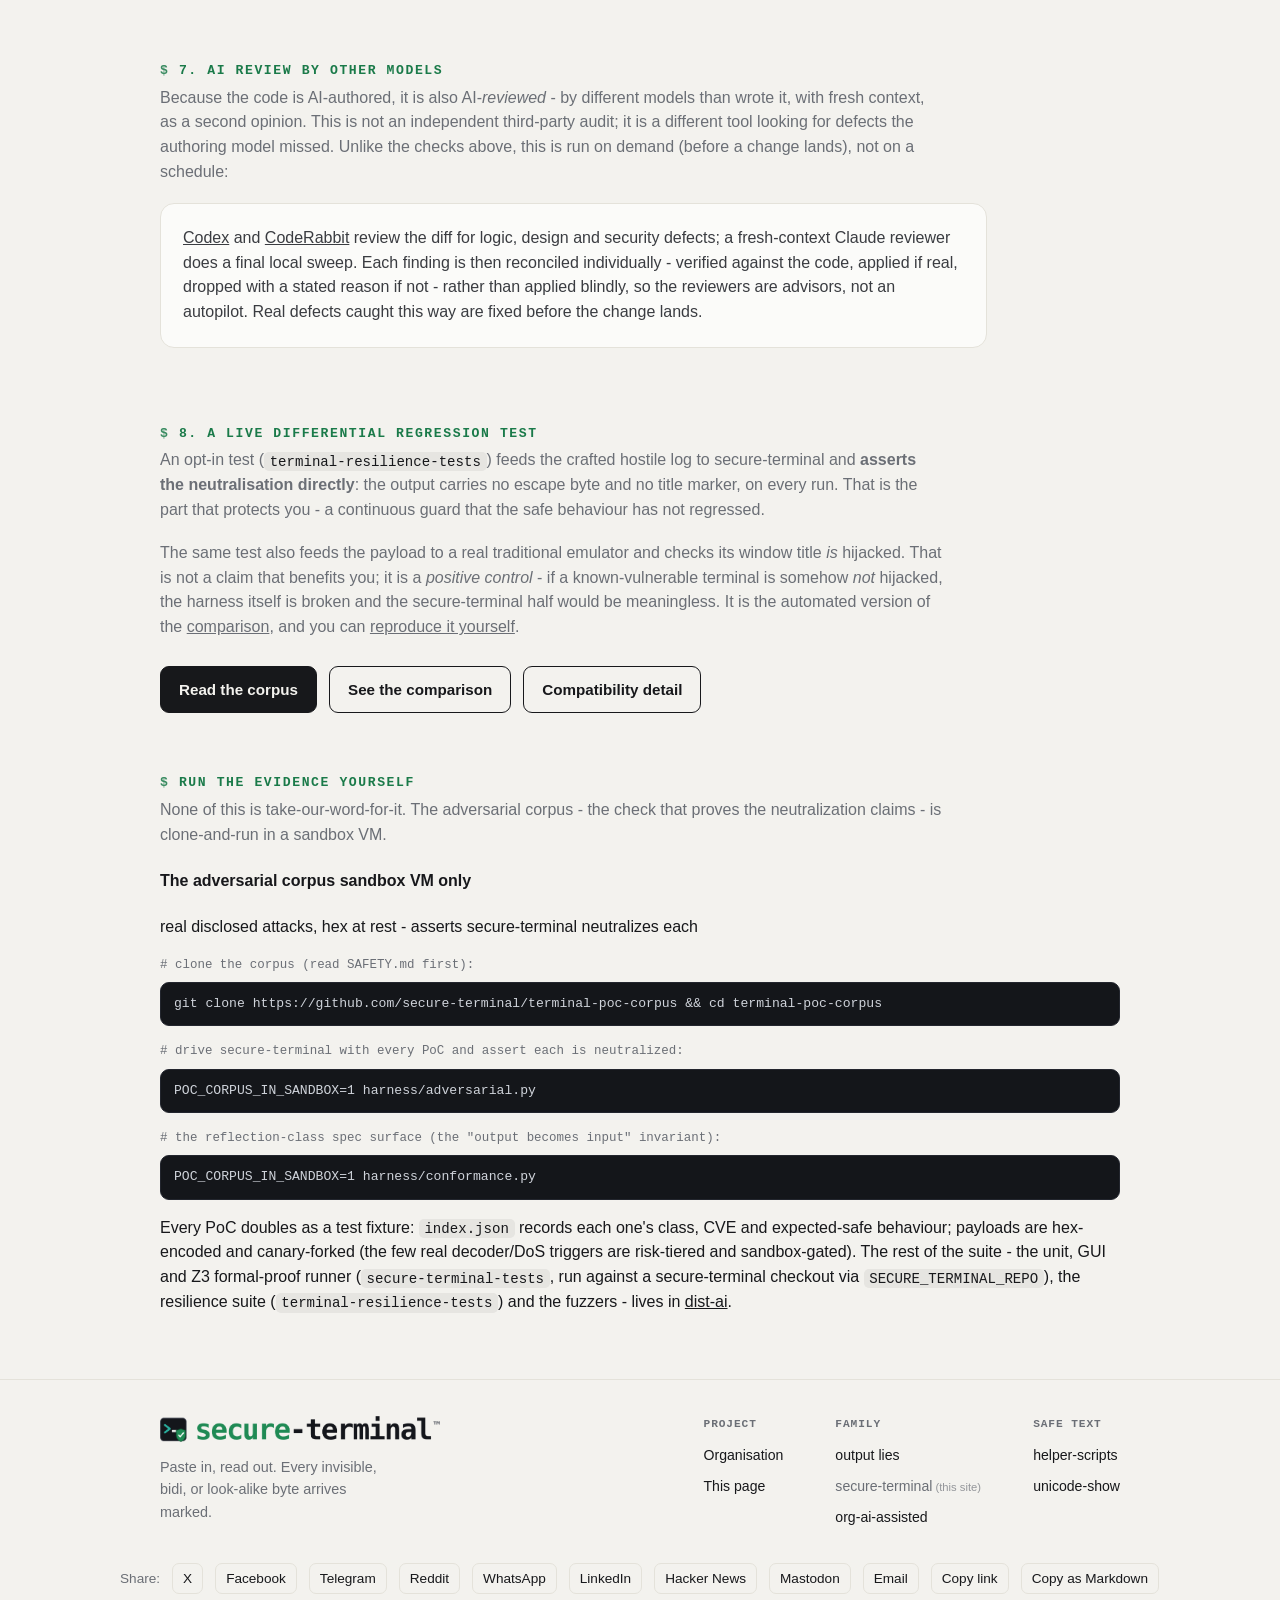
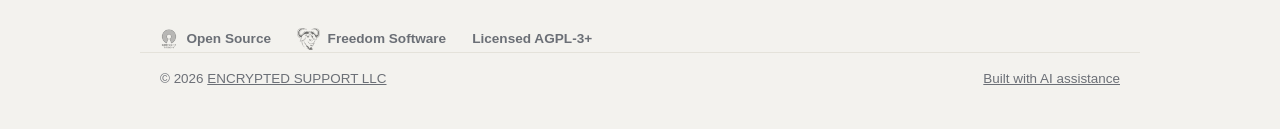
==== commit 32d1be2d: "Regenerate zoom-verify shots; add TOC + reproduce blocks - Regenerate all 23 zoom-verify shots again" ====
--- a/ai-review/index.html
+++ b/ai-review/index.html
@@ -74,6 +74,7 @@
     <li><a href="#scanners">6. Static analysis</a></li>
     <li><a href="#review">7. AI review</a></li>
     <li><a href="#resilience">8. Differential regression</a></li>
+    <li><a href="#reproduce">Run the evidence yourself</a></li>
   </ul>
 </nav></div>
 
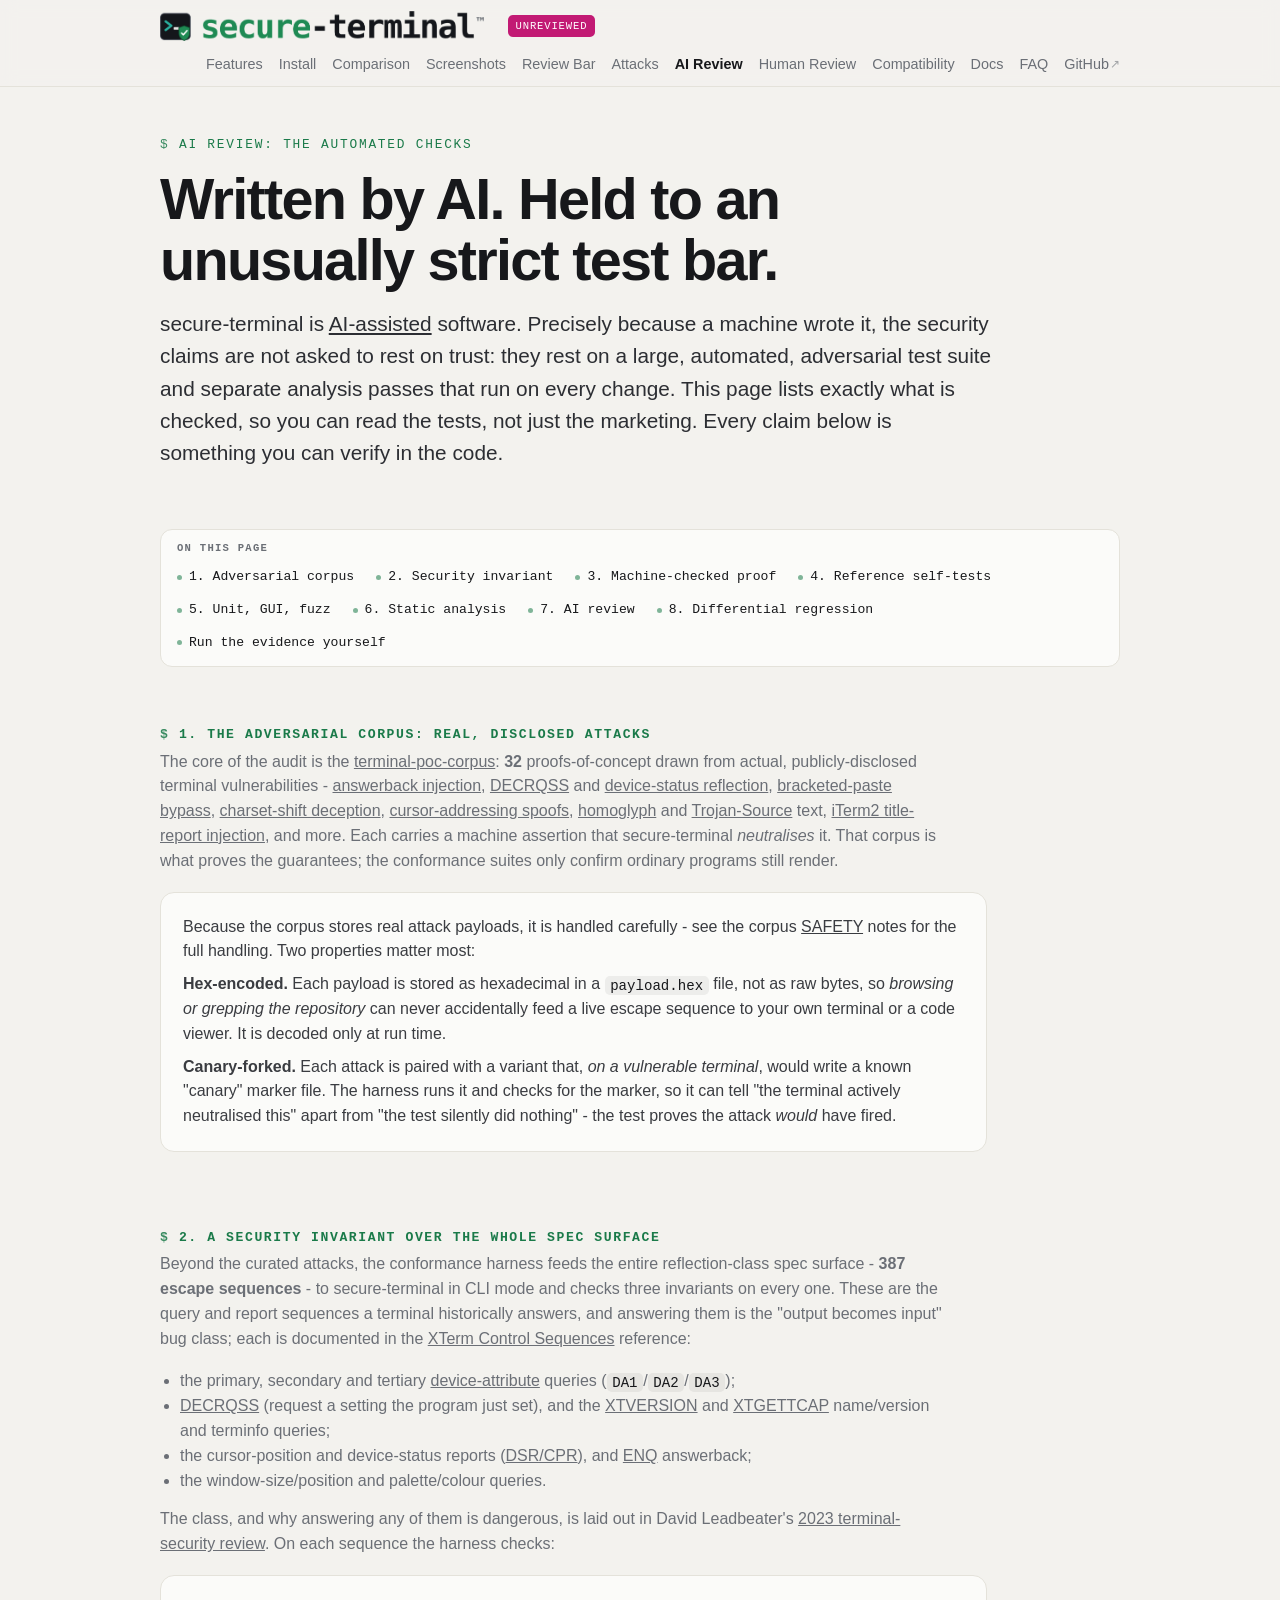
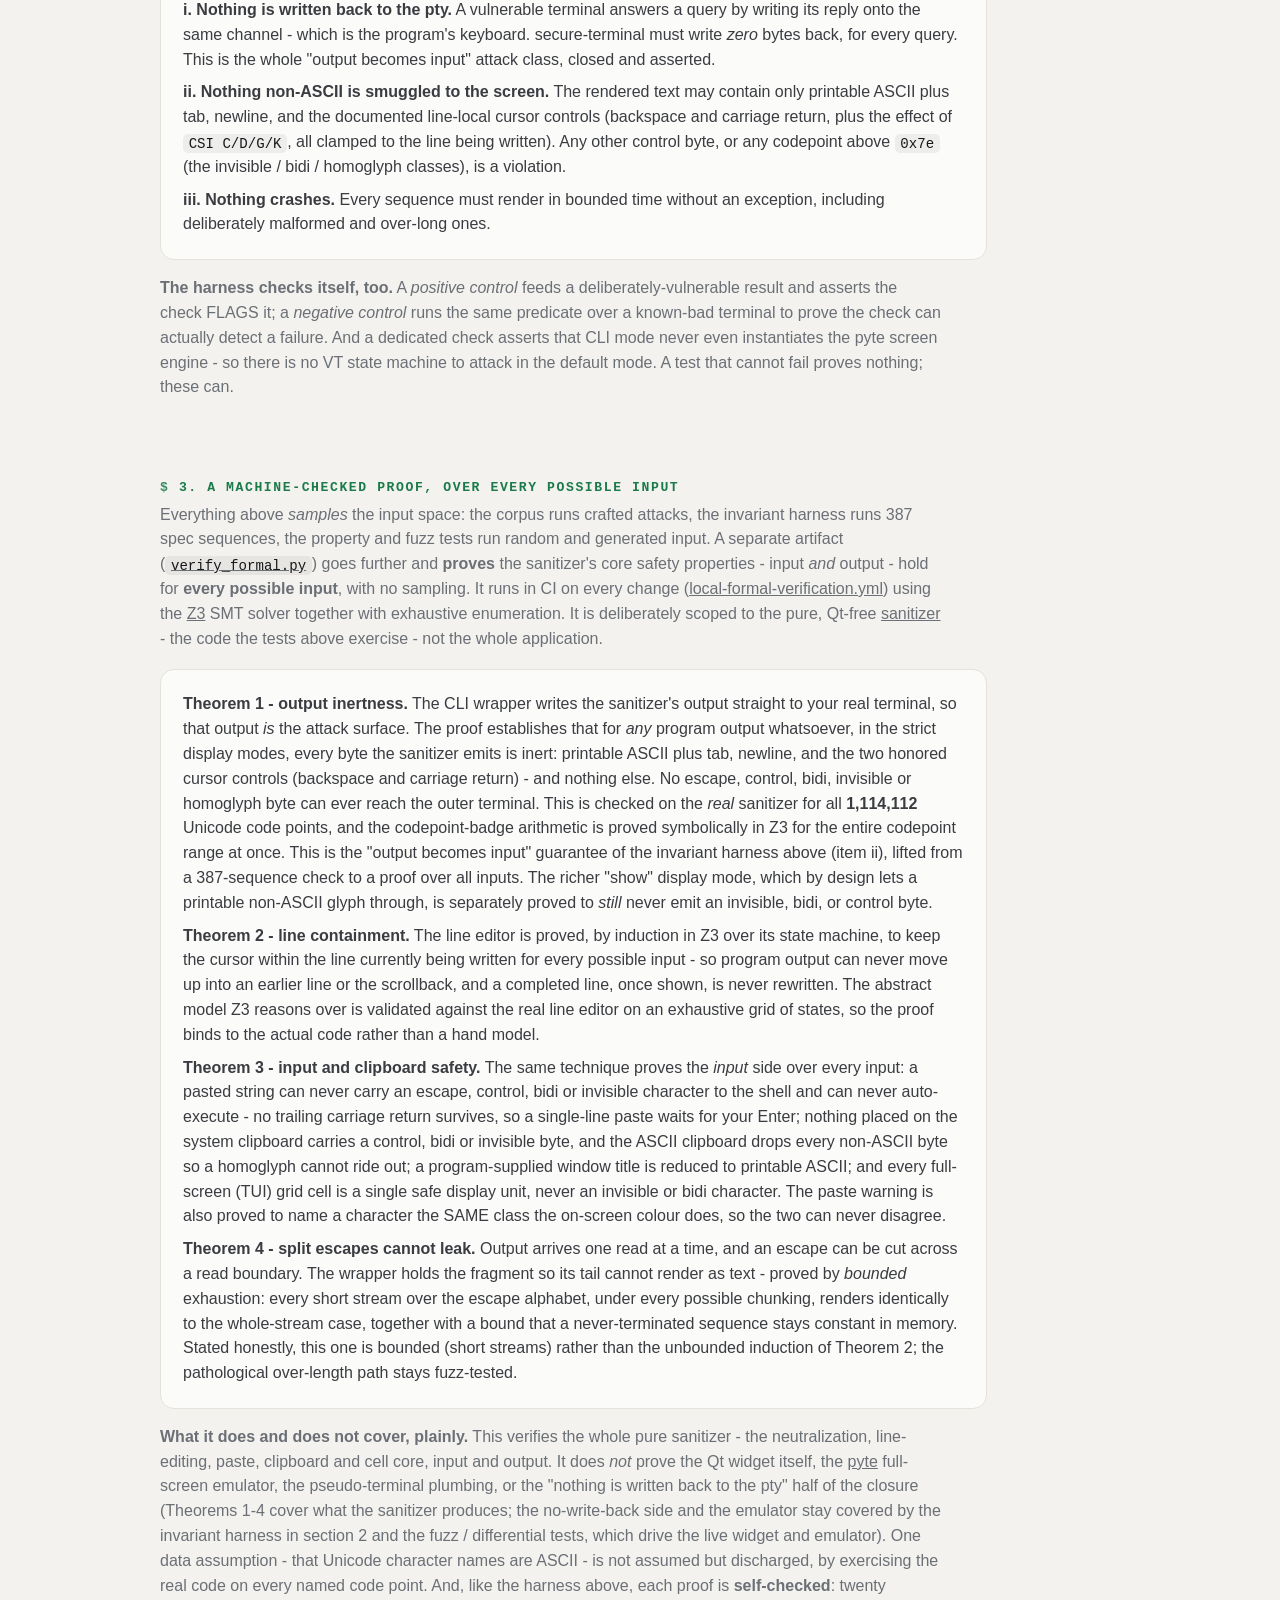
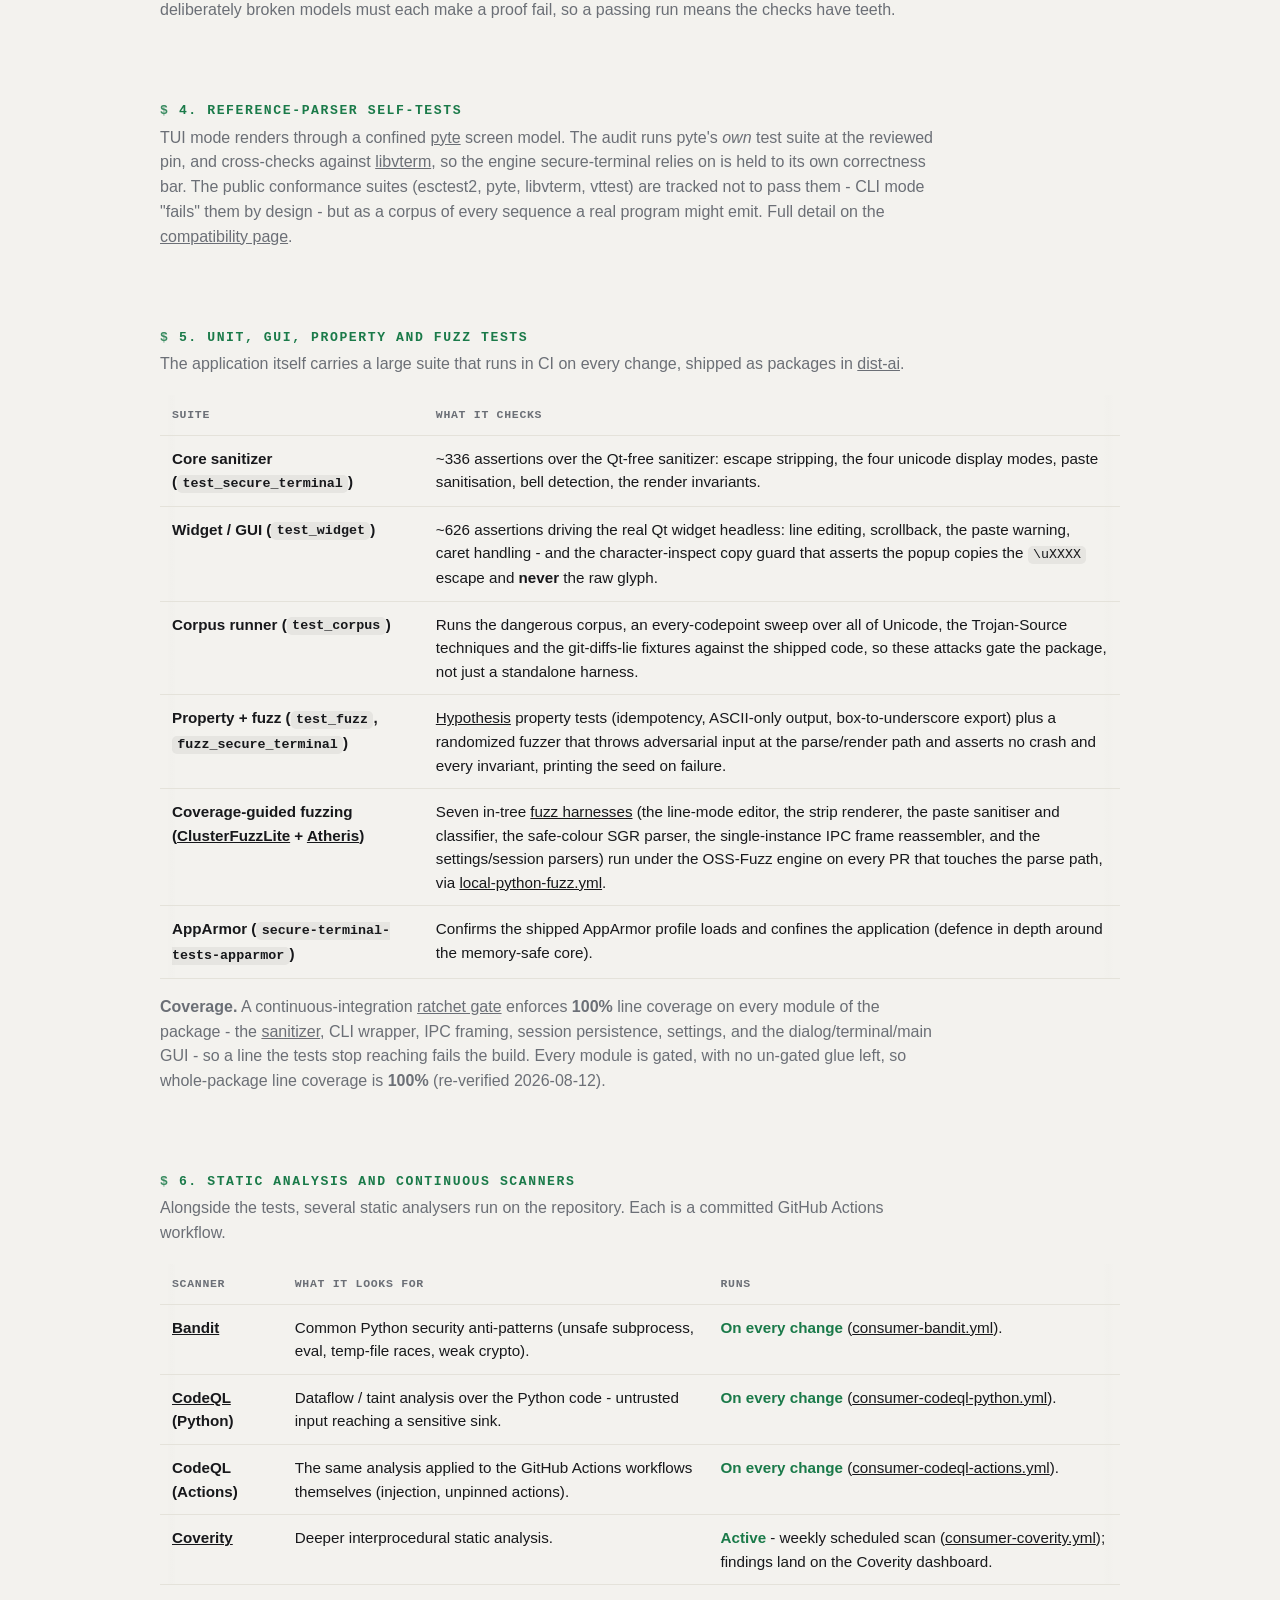
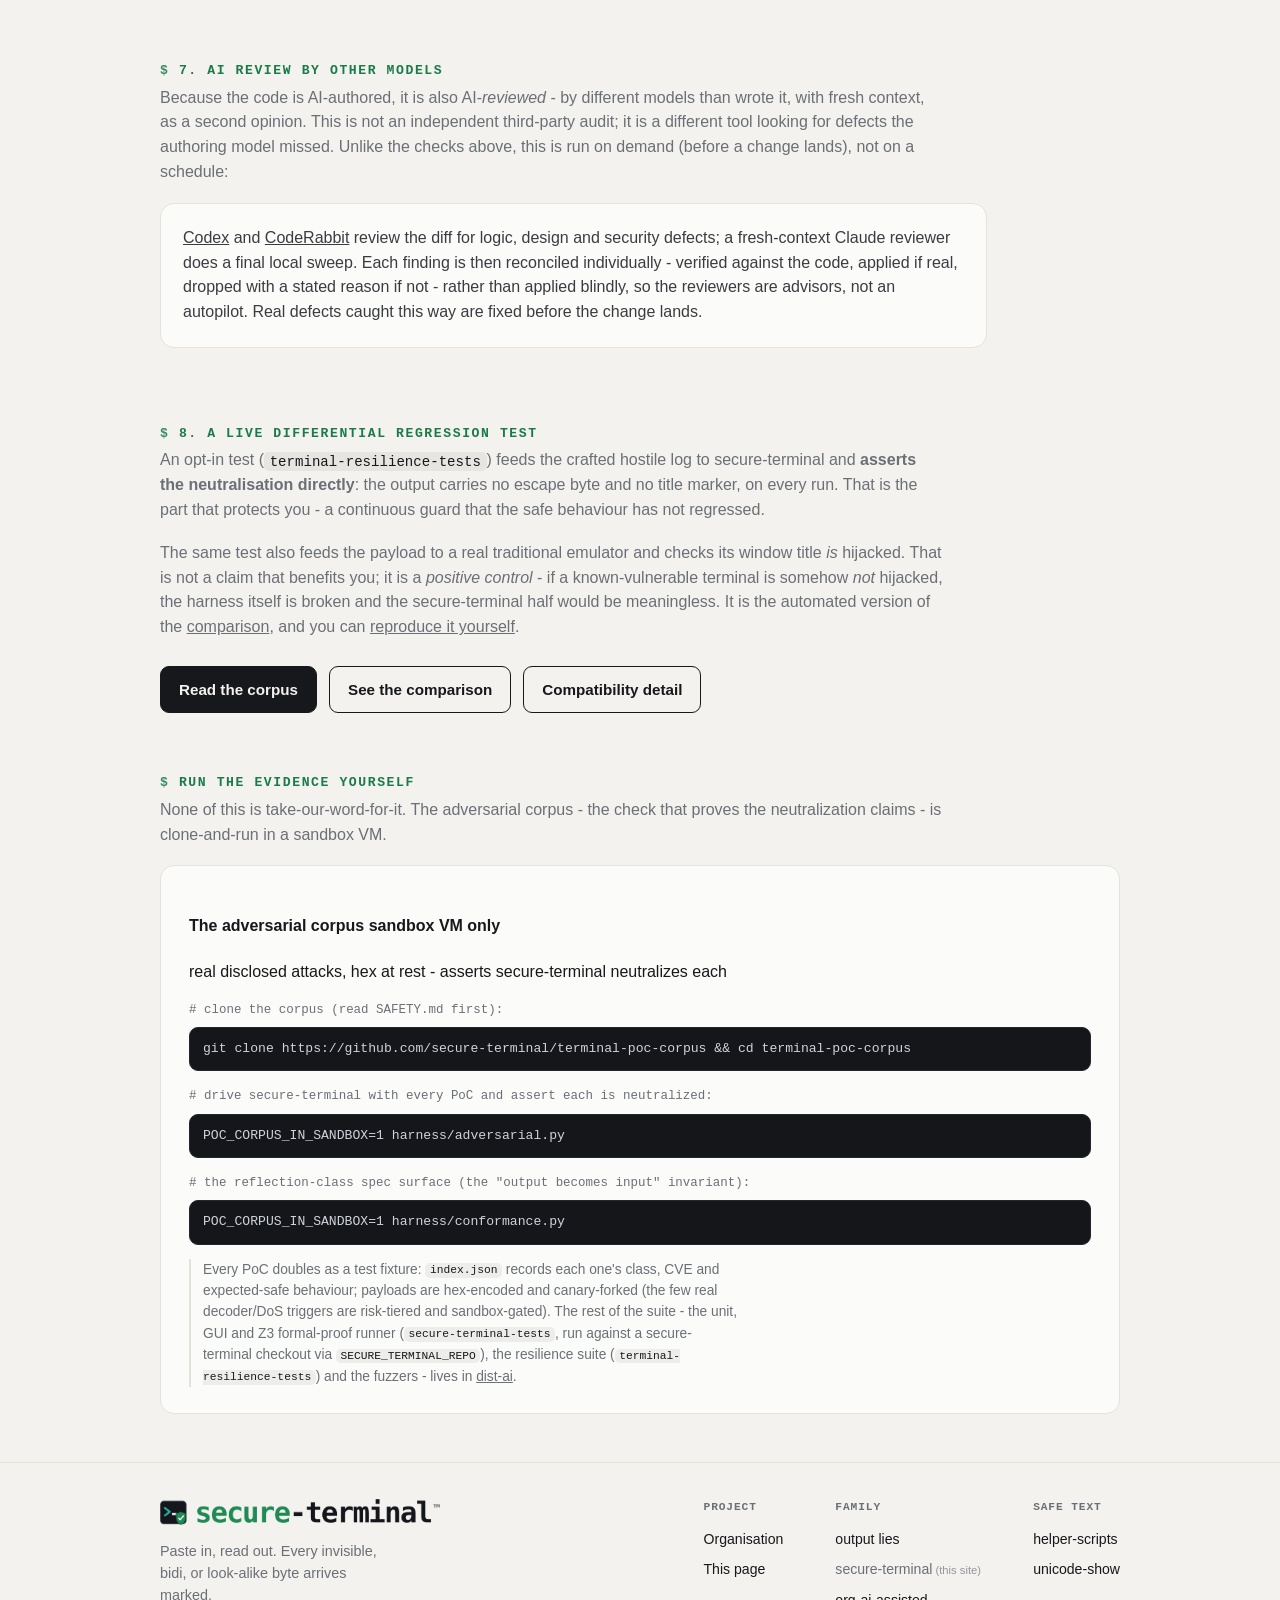
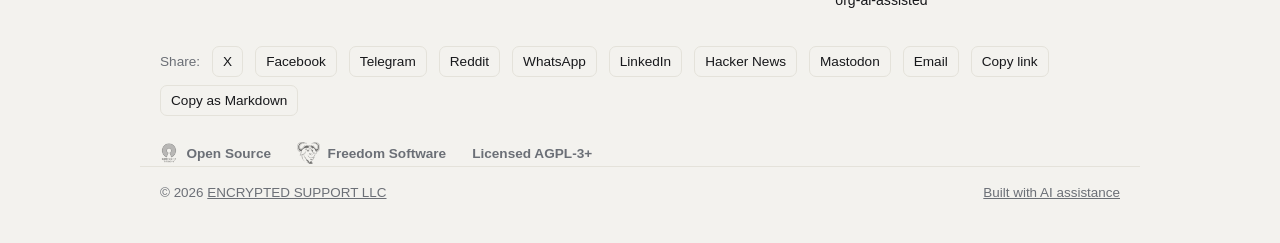
==== commit d426d07f: "Rework hero to WYSIWYG; fix footer gutter; link AI-assisted - kicker -> "What You See Is What You Ge" ====
--- a/ai-review/index.html
+++ b/ai-review/index.html
@@ -56,7 +56,7 @@
 <section class="hero"><div class="wrap">
   <p class="kicker">AI REVIEW: THE AUTOMATED CHECKS</p>
   <h1>Written by AI. Held to an unusually strict test bar.</h1>
-  <p class="lede">secure-terminal is AI-assisted software. Precisely because a machine wrote it, the
+  <p class="lede">secure-terminal is <a href="https://org-ai-assisted.github.io/">AI-assisted</a> software. Precisely because a machine wrote it, the
     security claims are not asked to rest on trust: they rest on a large, automated, adversarial
     test suite and separate analysis passes that run on every change. This page lists exactly what is
     checked, so you can read the tests, not just the marketing. Every claim below is something you
--- a/style.css
+++ b/style.css
@@ -73,6 +73,7 @@
   .kicker{font-family:var(--mono);font-size:.8rem;letter-spacing:.14em;text-transform:uppercase;color:var(--accent);margin:0 0 14px}
   .hero h1{font-size:clamp(2rem,6vw,3.6rem);line-height:1.05;letter-spacing:-.03em;margin:0 0 18px;font-weight:800;text-wrap:balance}
   .hero h1 .u{text-decoration:underline;text-decoration-color:var(--accent);text-underline-offset:6px}
+  .hero .kicker .u{text-decoration:underline;text-decoration-color:var(--accent);text-underline-offset:3px}
   .hero p.sub,.hero p.lede{font-size:clamp(1.05rem,2.4vw,1.3rem);color:#2c2e33;margin:0}
   .hero p.sub{max-width:60ch}
   .hero p.lede{max-width:72ch}
@@ -228,7 +229,7 @@
   footer .fcopy{color:var(--muted);font-size:.84rem}
   @media(max-width:640px){ footer .fcols{display:grid;grid-template-columns:1fr 1fr;gap:20px 22px} }
 
-footer .fshare{display:flex;align-items:center;gap:8px 12px;flex-wrap:wrap;max-width:1080px;margin:0 auto;padding:6px 20px 12px;font-size:.85rem;color:var(--muted)}
+footer .fshare{display:flex;align-items:center;gap:8px 12px;flex-wrap:wrap;max-width:1000px;margin:0 auto;padding:6px 20px 12px;font-size:.85rem;color:var(--muted)}
 footer .fshare .fshare-l{color:var(--muted)}
 footer .fshare .sh{color:var(--ink);text-decoration:none;border:1px solid var(--line);border-radius:7px;padding:4px 10px;background:transparent;cursor:pointer;font:inherit}
 footer .fshare .sh:hover{border-color:var(--accent);color:var(--accent)}
@@ -320,13 +321,37 @@
 /* copy-paste-able command boxes (output-lies style); button is a JS enhancement */
 .cmdlabel{font-family:var(--mono);font-size:.78rem;color:var(--muted);margin:16px 0 5px;white-space:pre-wrap}
 .copybox{display:flex;align-items:stretch;margin:7px 0;border:1px solid #23262e;
-  border-radius:9px;overflow:hidden;background:var(--tbg)}
-.copybox .cmd{flex:1 1 auto;font-family:var(--mono);font-size:.82rem;color:var(--tfg);
+  border-radius:9px;overflow:hidden;background:var(--tbg);min-width:0}
+.copybox .cmd{flex:1 1 auto;min-width:0;font-family:var(--mono);font-size:.82rem;color:var(--tfg);
   padding:11px 13px;overflow-x:auto;white-space:pre;user-select:all;-webkit-user-select:all}
 .copybox .copybtn{flex:0 0 auto;border:0;border-left:1px solid #23262e;background:#1c1f26;
   color:#aab0bd;font:600 .72rem/1 var(--mono);padding:0 15px;cursor:pointer;letter-spacing:.05em}
 .copybox .copybtn:hover{background:#262b34;color:#fff}
 .copybox .copybtn.ok{color:var(--safe)}
+
+/* reproduce blocks (git-diffs-lie model): a per-example "Reproduce" strip plus the
+   shared "Try it yourself" section. Two safety variants -- display-only (safe to cat)
+   and .sandbox (poc-corpus, hex at rest, sandbox VM only). */
+.repro{margin:14px 0 0;padding-top:12px;border-top:1px dashed var(--line)}
+.repro .reprohd{font-size:.9rem;color:var(--ink);margin:0 0 7px;line-height:1.5}
+.repro .reprohd a{color:var(--accent);white-space:nowrap}
+.repro .reprohd .repro-try{font-weight:650;color:var(--accent)}
+.repro .reprohd .rnote{color:var(--muted);font-weight:400;white-space:normal}
+.repro.sandbox .reprohd .repro-try{color:var(--danger)}
+.repro .sbtag{display:inline-block;font:600 .68rem/1 var(--mono);letter-spacing:.03em;
+  color:var(--danger);border:1px solid #e6c3c3;background:#fbeeee;border-radius:5px;
+  padding:3px 6px;vertical-align:baseline}
+.toolnote{font-size:.86rem;color:var(--muted);max-width:72ch;margin:14px 0 0;
+  padding-left:12px;border-left:2px solid var(--line)}
+.toolnote code{font-size:.82em}
+/* shared "Try it yourself" card */
+.trybox{background:var(--card);border:1px solid var(--line);border-radius:14px;
+  padding:26px 28px;margin-top:16px}
+.trybox .lead{color:var(--ink);max-width:70ch;margin:0 0 6px}
+.trycols{display:flex;gap:22px;flex-wrap:wrap;margin-top:14px}
+.trycols>div{flex:1 1 320px;min-width:0}
+.trycols h4{margin:0 0 2px;font-size:.98rem}
+.trycols .sub{font-size:.82rem;color:var(--muted);margin:0 0 8px}
 
   /* jump-to-anchor highlight: a red ring around the element you navigated to
      (the sticky header needs the scroll-margin so the target is not hidden). */
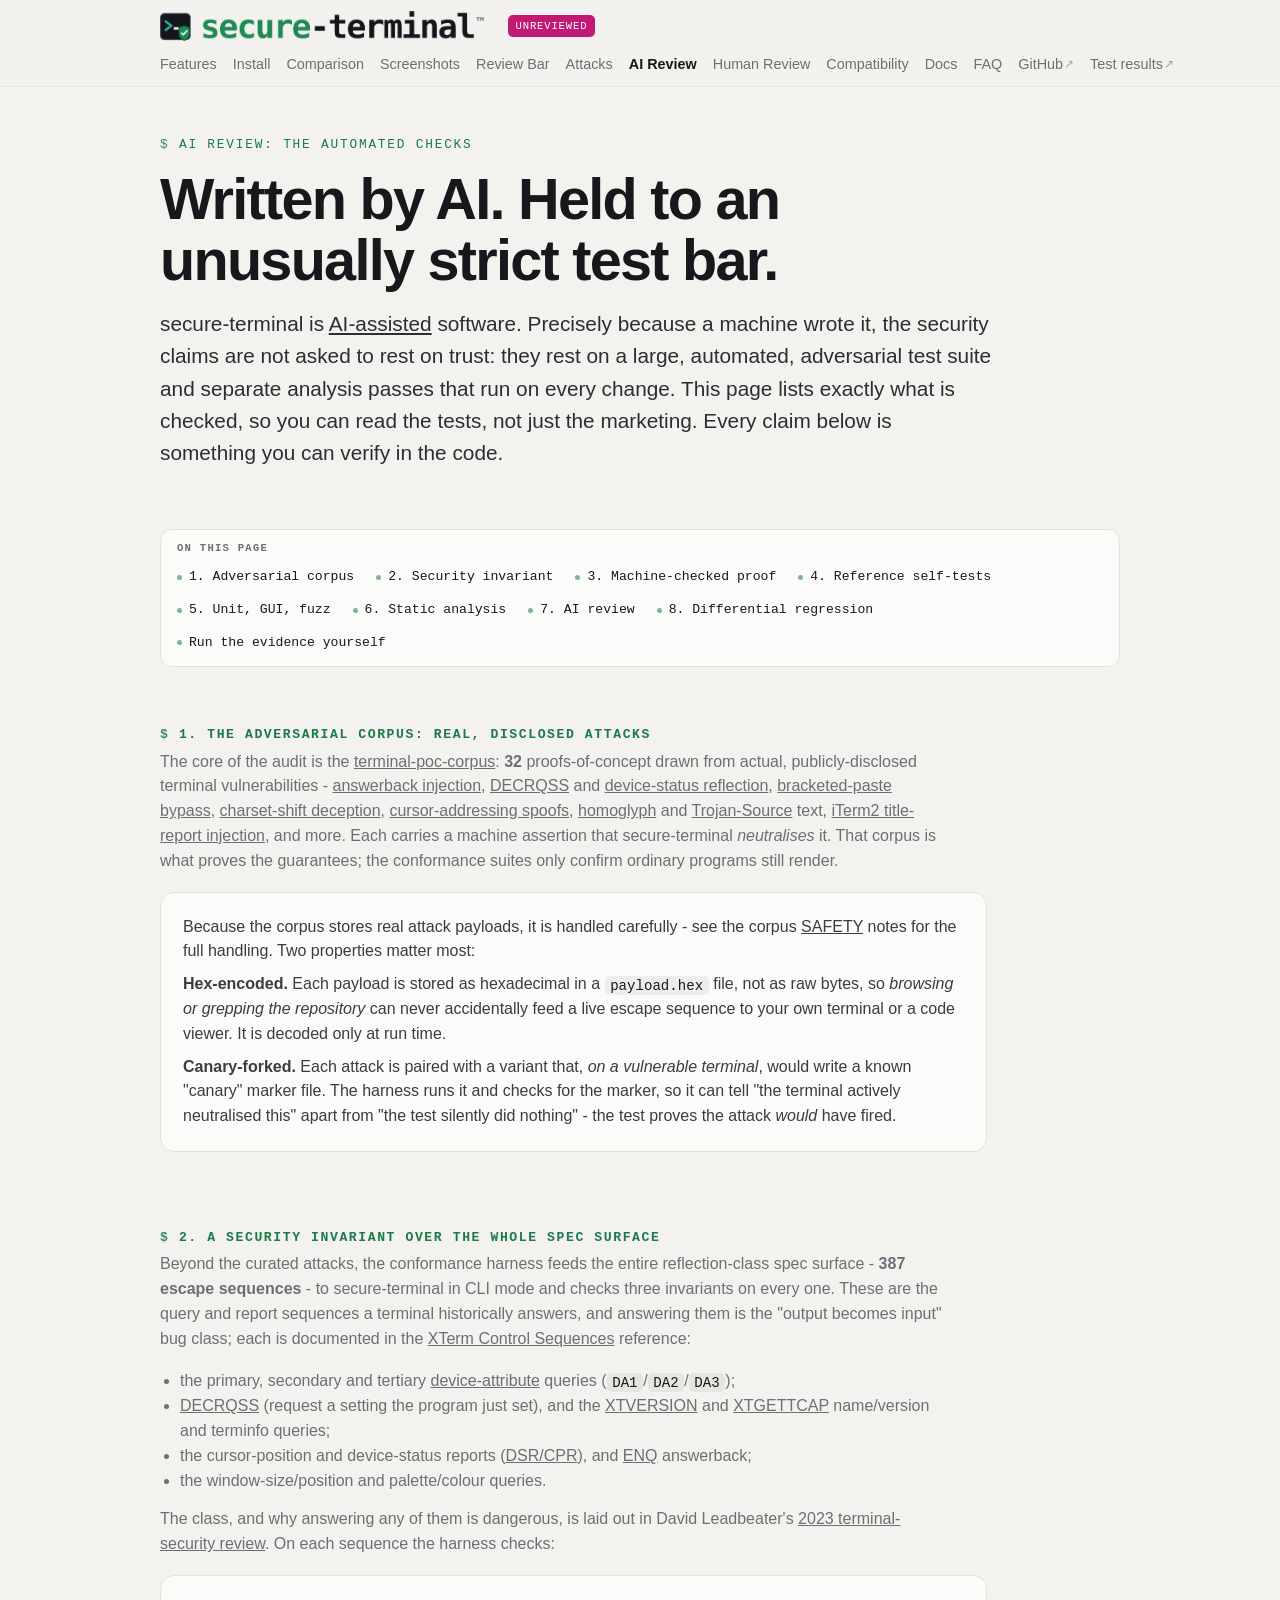
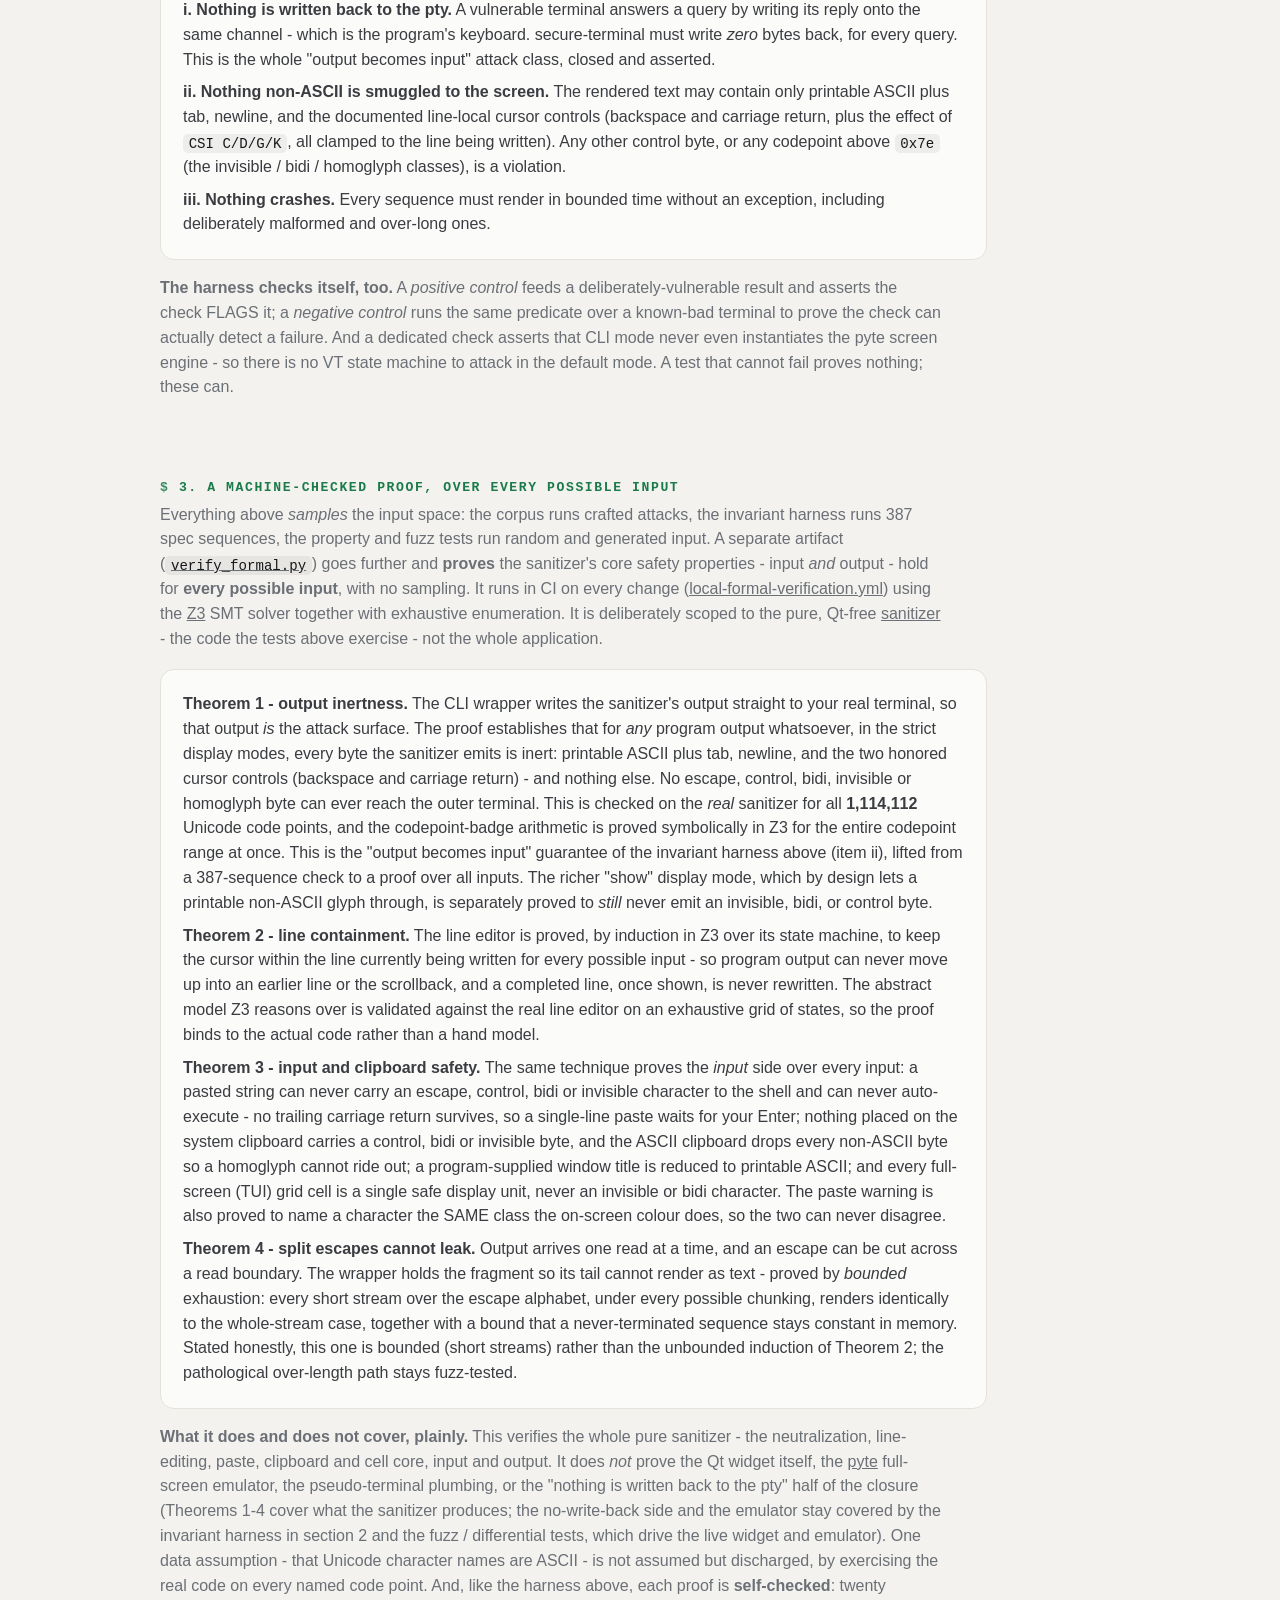
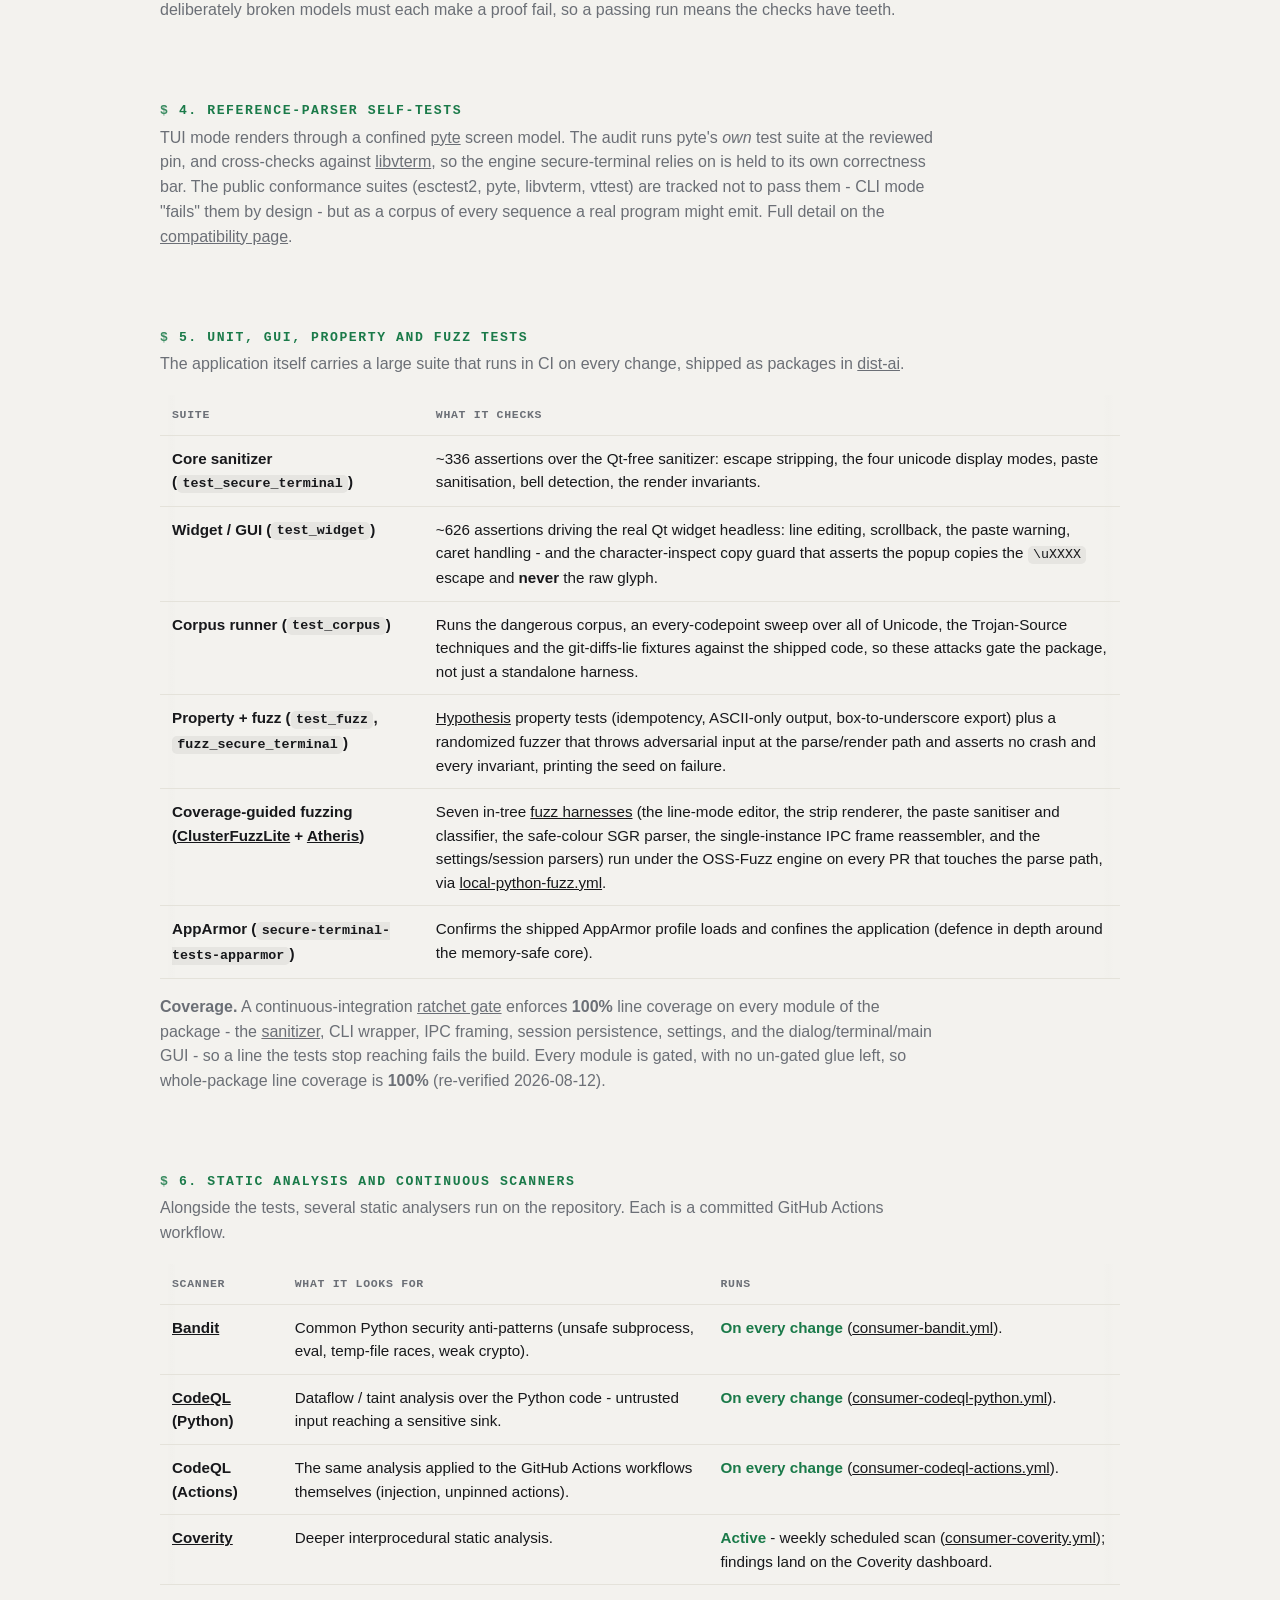
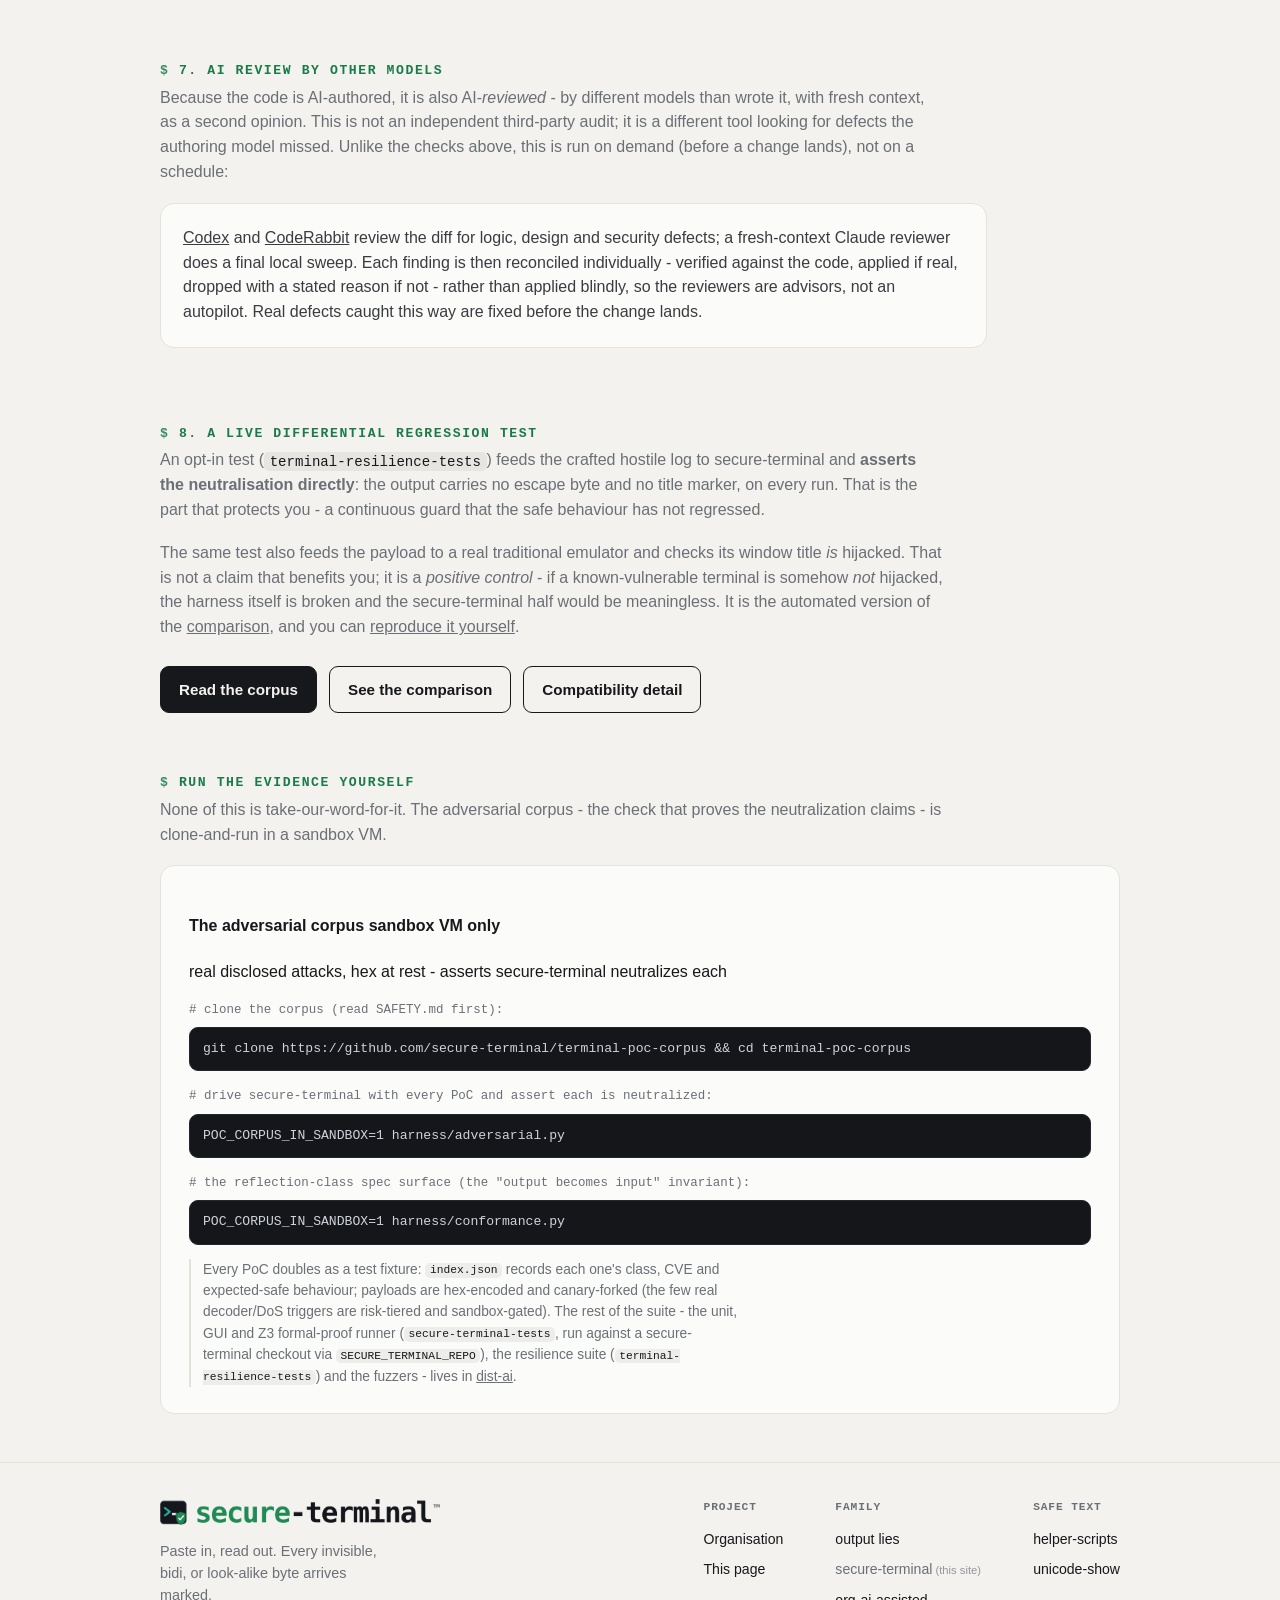
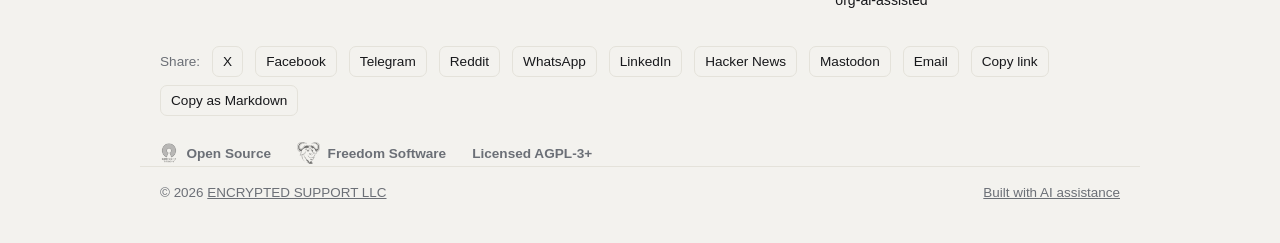
==== commit f8607555: "Add Test results link to the nav - link org-ai-assisted's automated-test-results page from the nav o" ====
--- a/ai-review/index.html
+++ b/ai-review/index.html
@@ -47,6 +47,7 @@
       <a href="/docs/">Docs</a>
       <a href="/#faq">FAQ</a>
       <a href="https://github.com/secure-terminal/secure-terminal">GitHub</a>
+      <a href="https://org-ai-assisted.github.io/automated-test-results/">Test results</a>
     </nav>
     <label class="navscrim" for="navtoggle" aria-hidden="true"></label>
   </div>
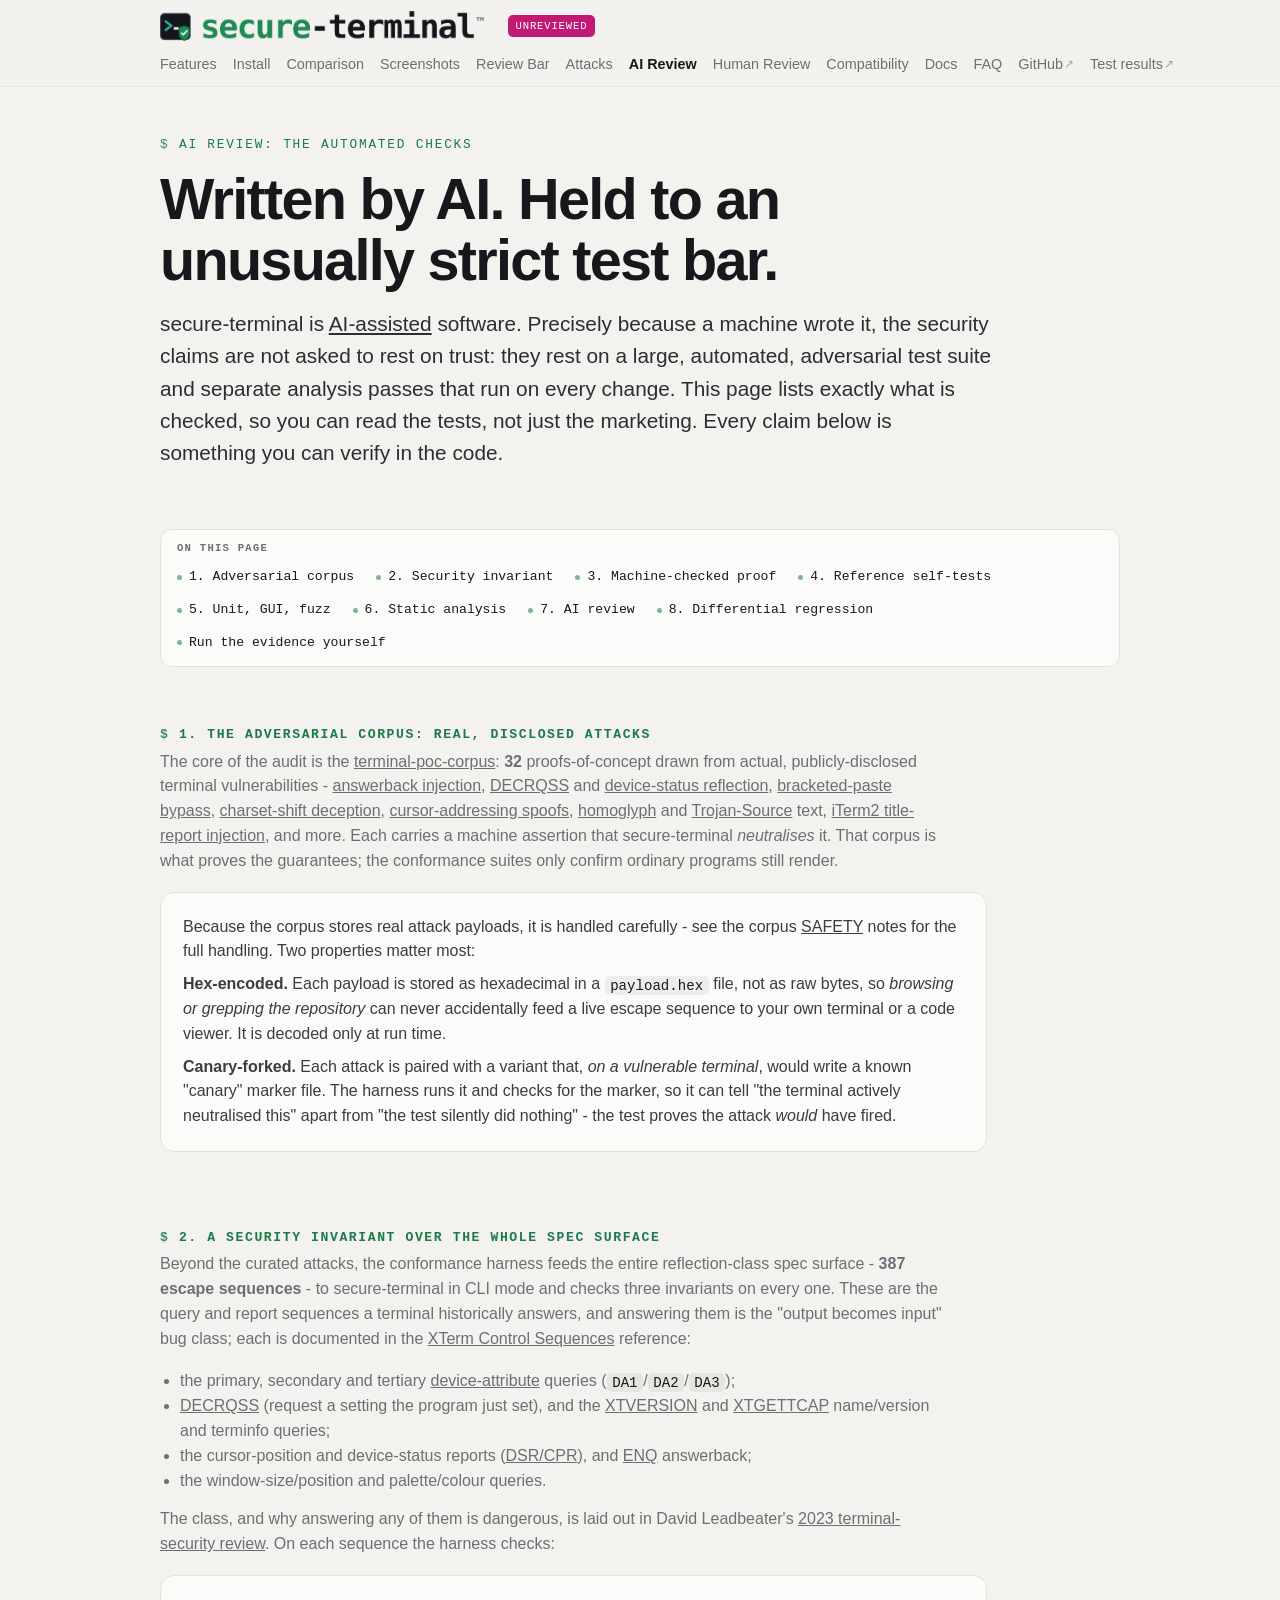
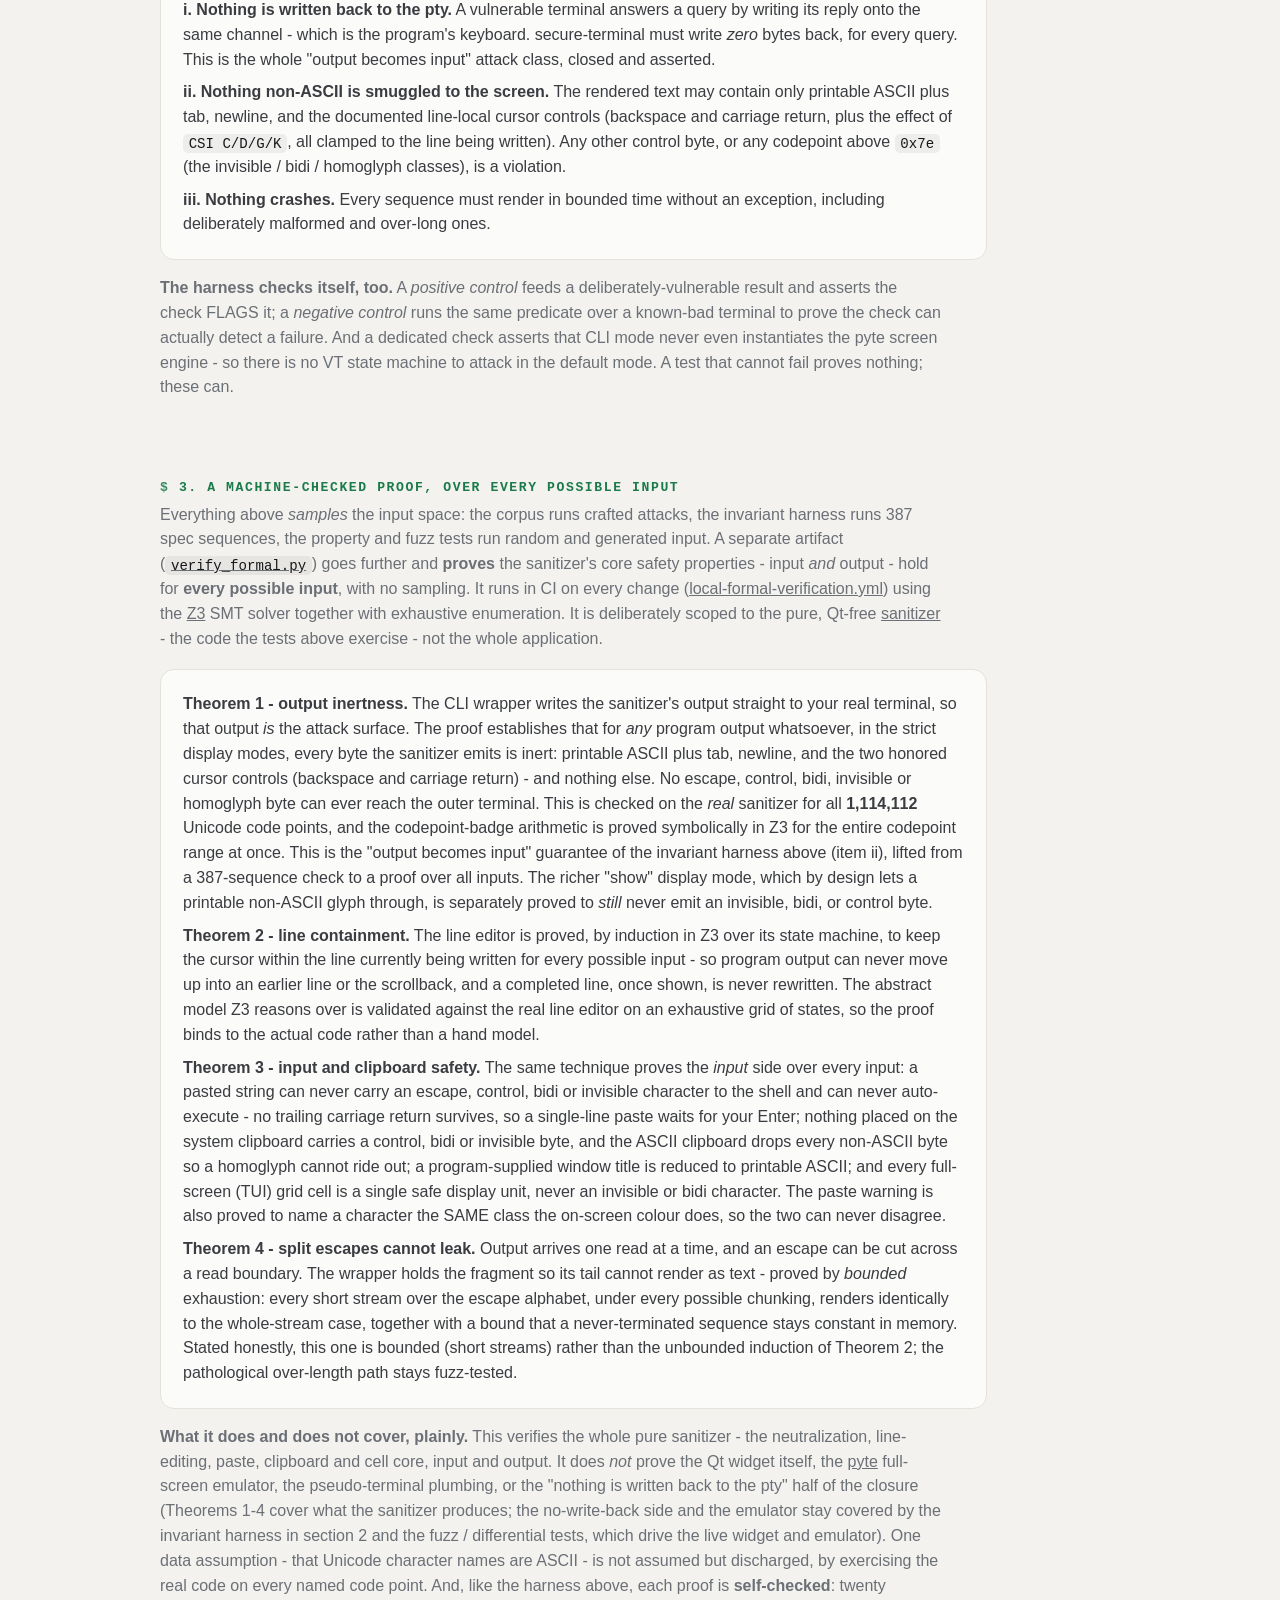
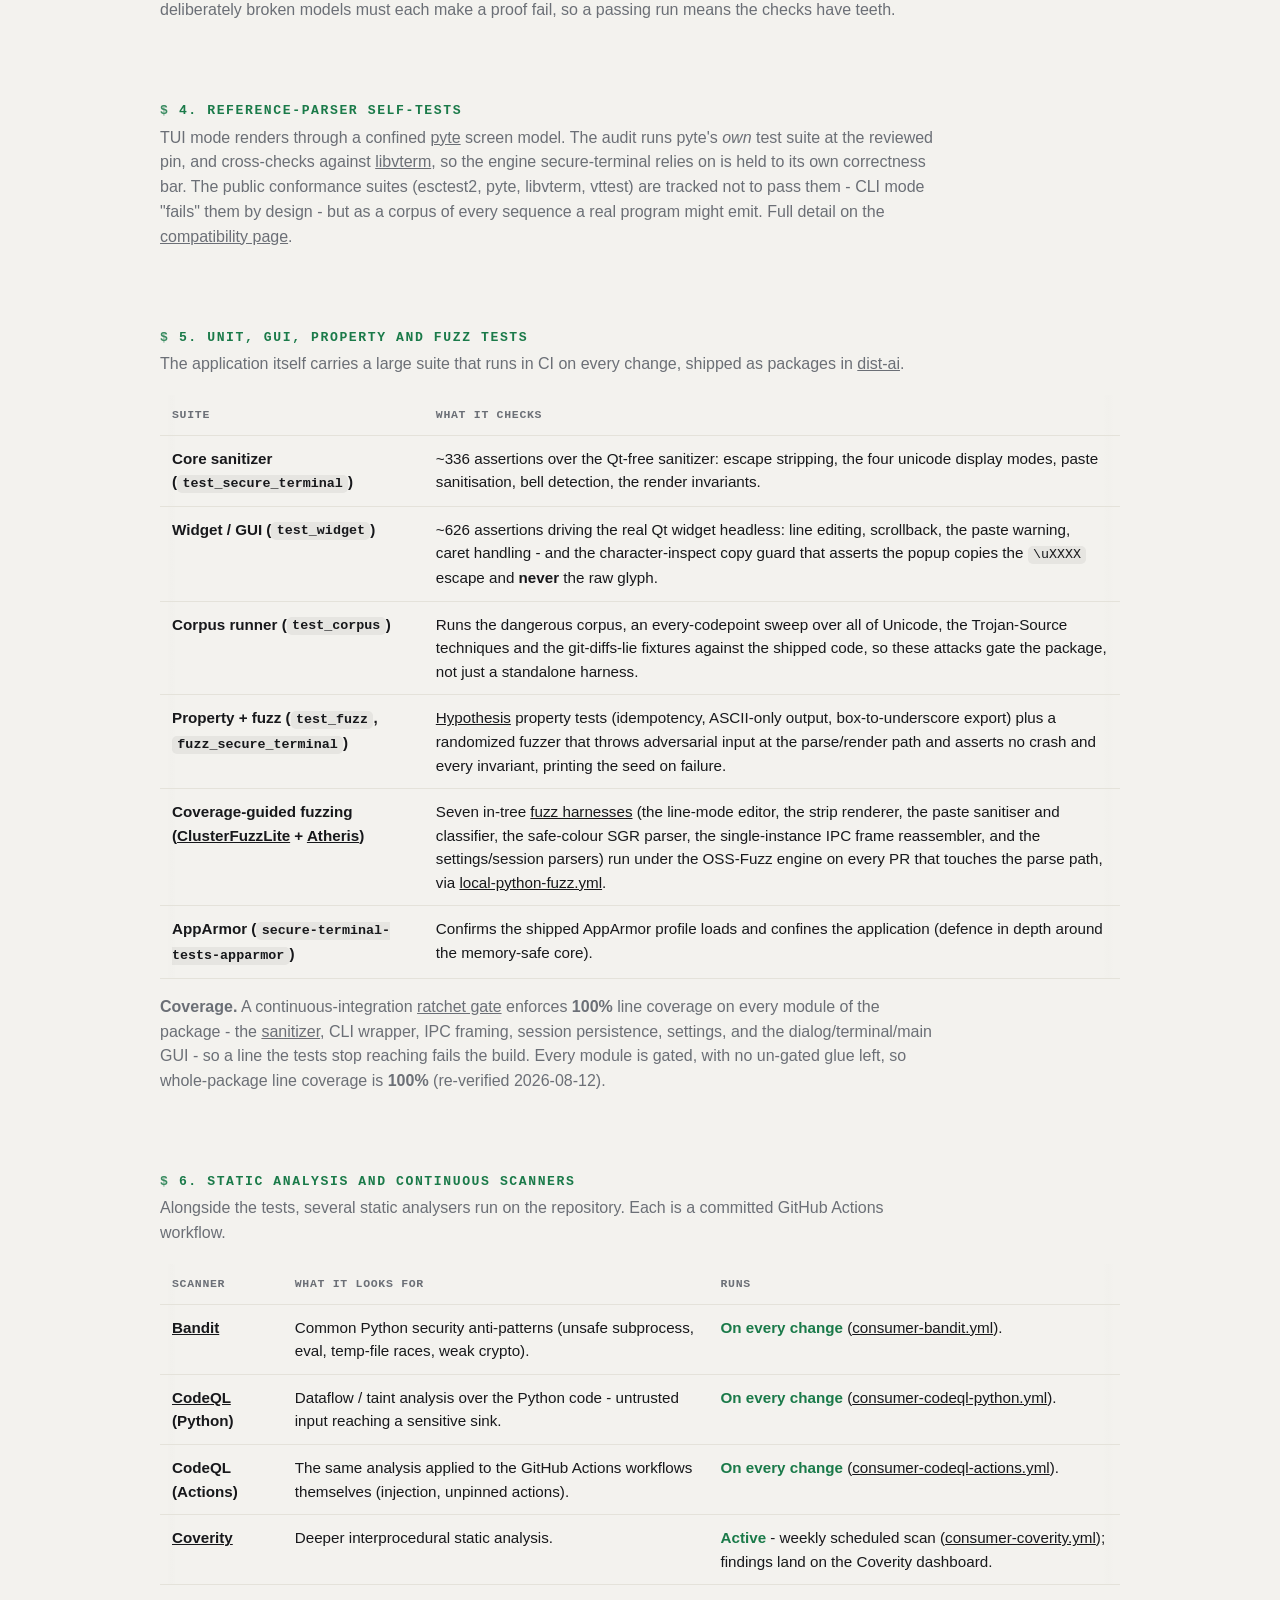
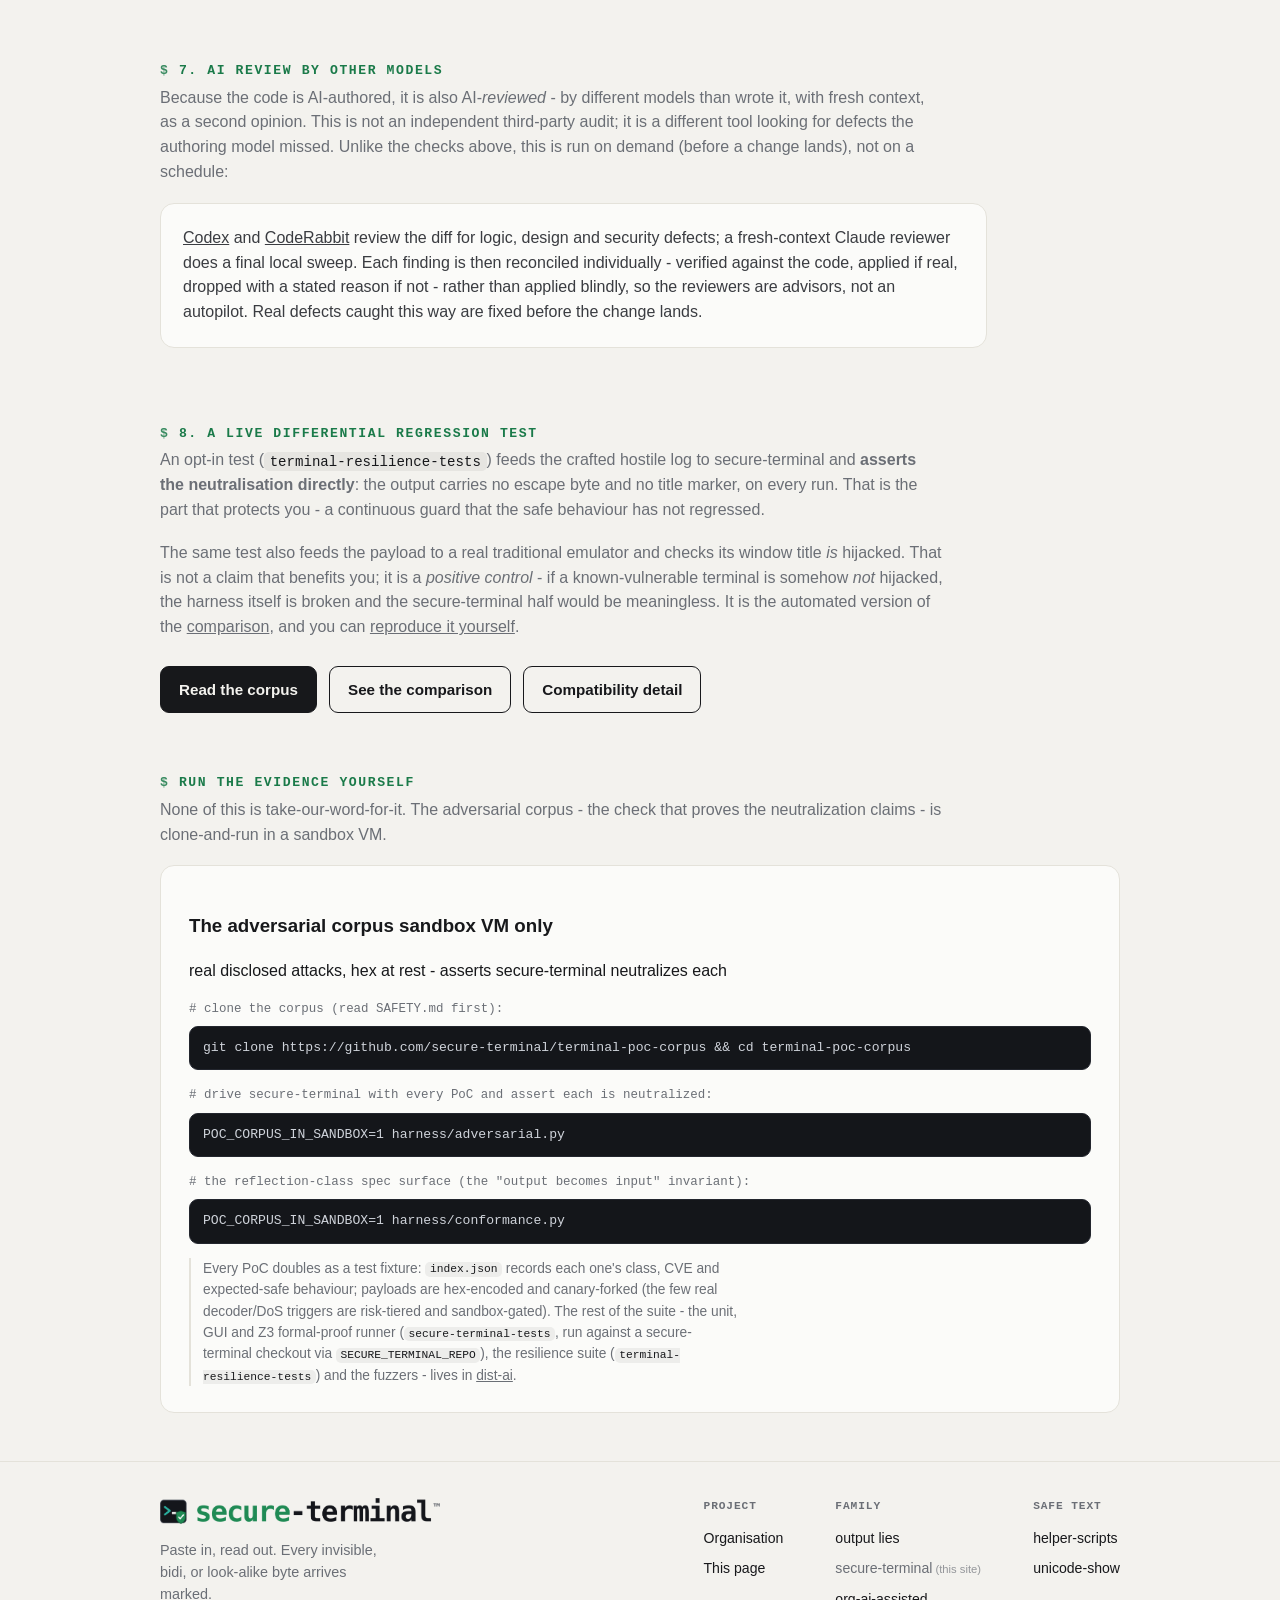
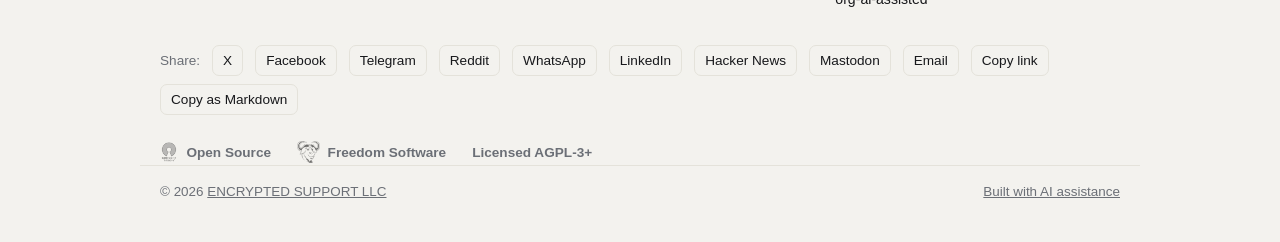
==== commit 0cd2ad46: "Fix vnu HTML-conformance errors in site pages - navscrim label drops aria-hidden; share anchors get " ====
--- a/ai-review/index.html
+++ b/ai-review/index.html
@@ -49,7 +49,7 @@
       <a href="https://github.com/secure-terminal/secure-terminal">GitHub</a>
       <a href="https://org-ai-assisted.github.io/automated-test-results/">Test results</a>
     </nav>
-    <label class="navscrim" for="navtoggle" aria-hidden="true"></label>
+    <label class="navscrim" for="navtoggle"></label>
   </div>
 </header>
 
@@ -315,7 +315,7 @@
   <h2 class="catname"><a class="h-anchor" href="#reproduce">Run the evidence yourself</a></h2>
   <p class="catdesc">None of this is take-our-word-for-it. The adversarial corpus - the check that proves the neutralization claims - is clone-and-run in a sandbox VM.</p>
   <div class="trybox">
-    <h4>The adversarial corpus <span class="sbtag">sandbox VM only</span></h4>
+    <h3>The adversarial corpus <span class="sbtag">sandbox VM only</span></h3>
     <p class="sub">real disclosed attacks, hex at rest - asserts secure-terminal neutralizes each</p>
     <p class="cmdlabel"># clone the corpus (read SAFETY.md first):</p>
     <div class="copybox"><code class="cmd">git clone https://github.com/secure-terminal/terminal-poc-corpus &amp;&amp; cd terminal-poc-corpus</code><button class="copybtn" type="button" hidden>Copy</button></div>
@@ -359,16 +359,16 @@
   </div>
   <div class="fshare">
     <span class="fshare-l">Share:</span>
-    <noscript><style>.fshare a.sh,.fshare button.sh{display:none}</style><span class="sh-msg" style="color:var(--muted)">Sharing needs JavaScript, which is off - copy this page's address from your browser to share it.</span></noscript>
-    <a class="sh" data-net="x" rel="nofollow noopener">X</a>
-    <a class="sh" data-net="facebook" rel="nofollow noopener">Facebook</a>
-    <a class="sh" data-net="telegram" rel="nofollow noopener">Telegram</a>
-    <a class="sh" data-net="reddit" rel="nofollow noopener">Reddit</a>
-    <a class="sh" data-net="whatsapp" rel="nofollow noopener">WhatsApp</a>
-    <a class="sh" data-net="linkedin" rel="nofollow noopener">LinkedIn</a>
-    <a class="sh" data-net="hn" rel="nofollow noopener">Hacker News</a>
+    <noscript><style>@scope{.fshare a.sh,.fshare button.sh{display:none}}</style><span class="sh-msg" style="color:var(--muted)">Sharing needs JavaScript, which is off - copy this page's address from your browser to share it.</span></noscript>
+    <a class="sh" data-net="x" href="#" rel="nofollow noopener">X</a>
+    <a class="sh" data-net="facebook" href="#" rel="nofollow noopener">Facebook</a>
+    <a class="sh" data-net="telegram" href="#" rel="nofollow noopener">Telegram</a>
+    <a class="sh" data-net="reddit" href="#" rel="nofollow noopener">Reddit</a>
+    <a class="sh" data-net="whatsapp" href="#" rel="nofollow noopener">WhatsApp</a>
+    <a class="sh" data-net="linkedin" href="#" rel="nofollow noopener">LinkedIn</a>
+    <a class="sh" data-net="hn" href="#" rel="nofollow noopener">Hacker News</a>
     <a class="sh" data-net="mastodon" href="#" rel="nofollow noopener">Mastodon</a>
-    <a class="sh" data-net="email">Email</a>
+    <a class="sh" data-net="email" href="#">Email</a>
     <button class="sh" data-net="copy" type="button">Copy link</button>
     <button class="sh" data-net="md" type="button">Copy as Markdown</button>
     <span class="sh-msg" aria-live="polite"></span>
--- a/style.css
+++ b/style.css
@@ -166,8 +166,8 @@
   .shot > a{display:block;line-height:0}
   .shot img{display:block;width:100%;height:auto;background:#000}
   /* name-on-top caption: identifies the terminal above its screenshot */
-  .shot figcaption.shotname{padding:10px 12px;font-size:.9rem;color:var(--muted);border-bottom:1px solid var(--line);order:-1}
-  .shot figcaption.shotname b{color:var(--ink)}
+  .shot .shotname{padding:10px 12px;font-size:.9rem;color:var(--muted);border-bottom:1px solid var(--line);order:-1}
+  .shot .shotname b{color:var(--ink)}
   .shot figcaption{padding:10px 12px;font-size:.9rem;color:var(--muted)}
 
   /* Homepage hero before/after slider. Two identical-size screenshots of the SAME
@@ -350,7 +350,7 @@
 .trybox .lead{color:var(--ink);max-width:70ch;margin:0 0 6px}
 .trycols{display:flex;gap:22px;flex-wrap:wrap;margin-top:14px}
 .trycols>div{flex:1 1 320px;min-width:0}
-.trycols h4{margin:0 0 2px;font-size:.98rem}
+.trycols h3{margin:0 0 2px;font-size:.98rem}
 .trycols .sub{font-size:.82rem;color:var(--muted);margin:0 0 8px}
 
   /* jump-to-anchor highlight: a red ring around the element you navigated to
